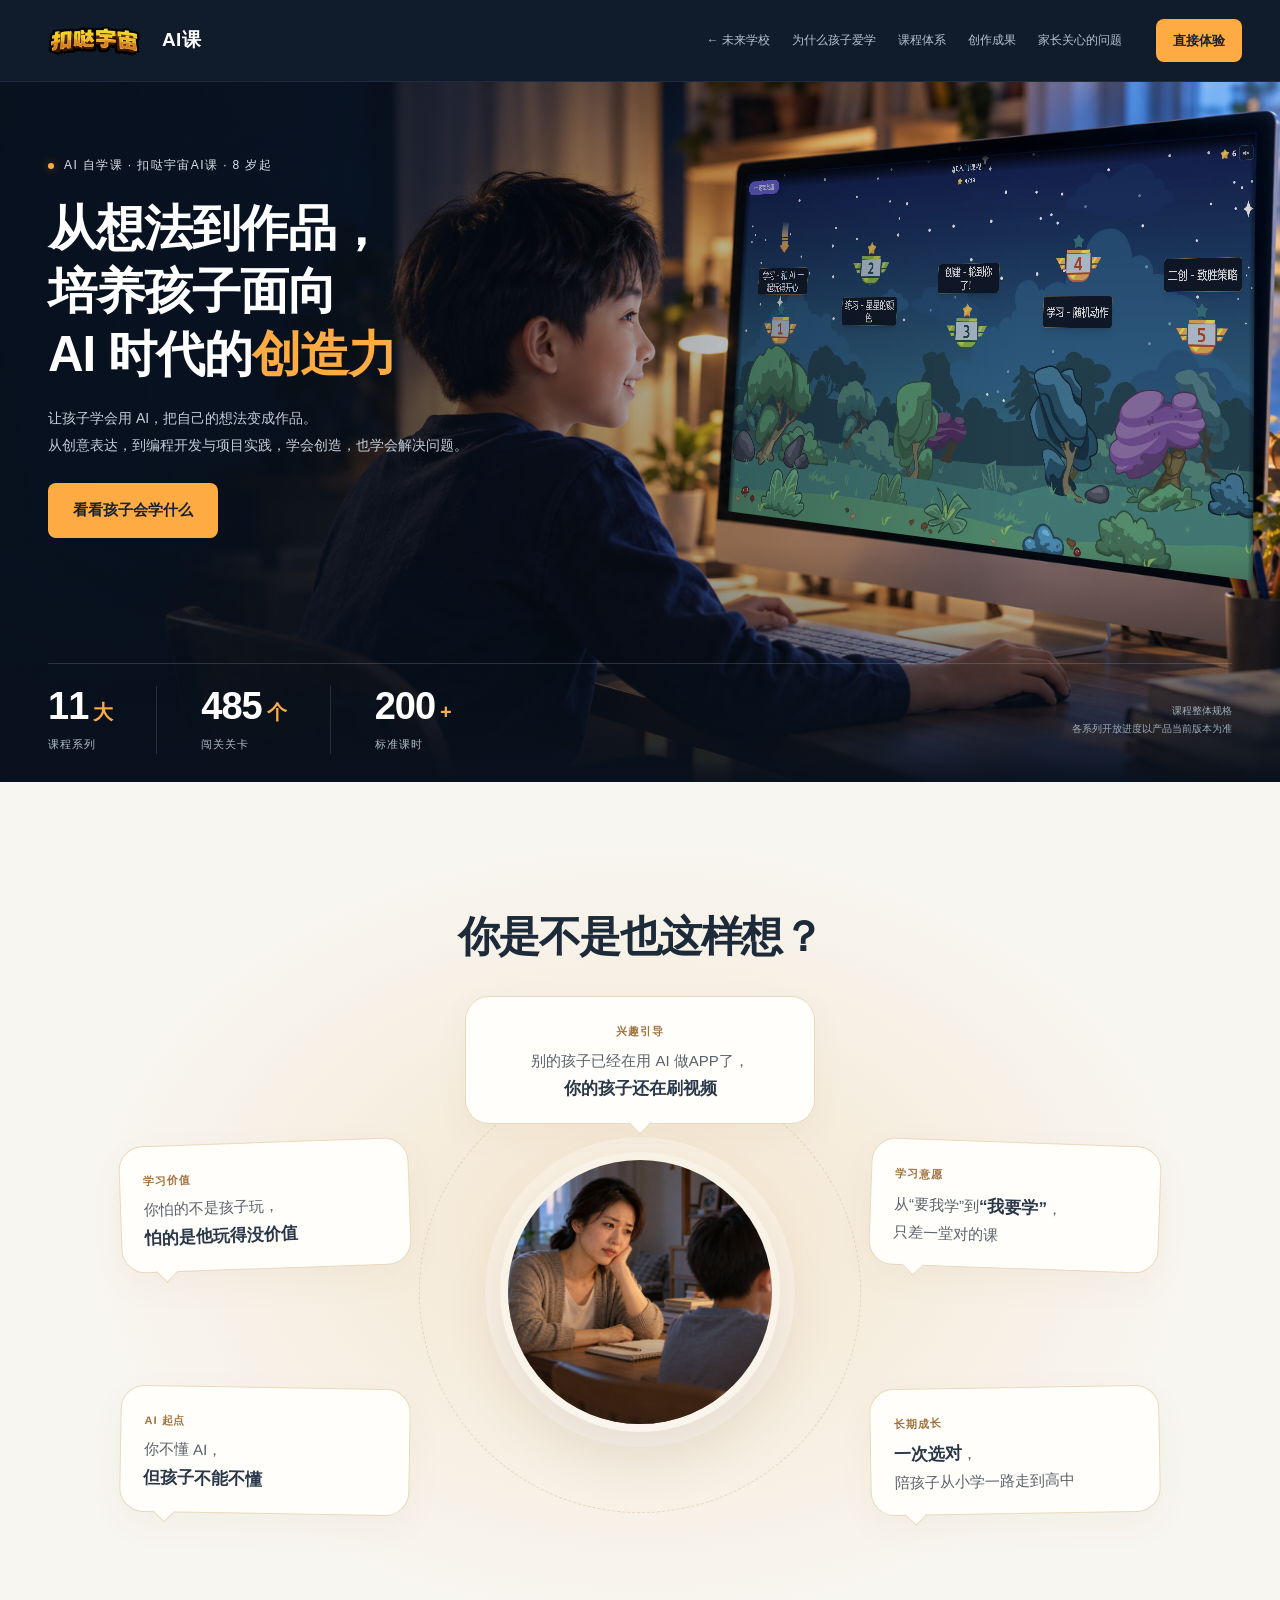
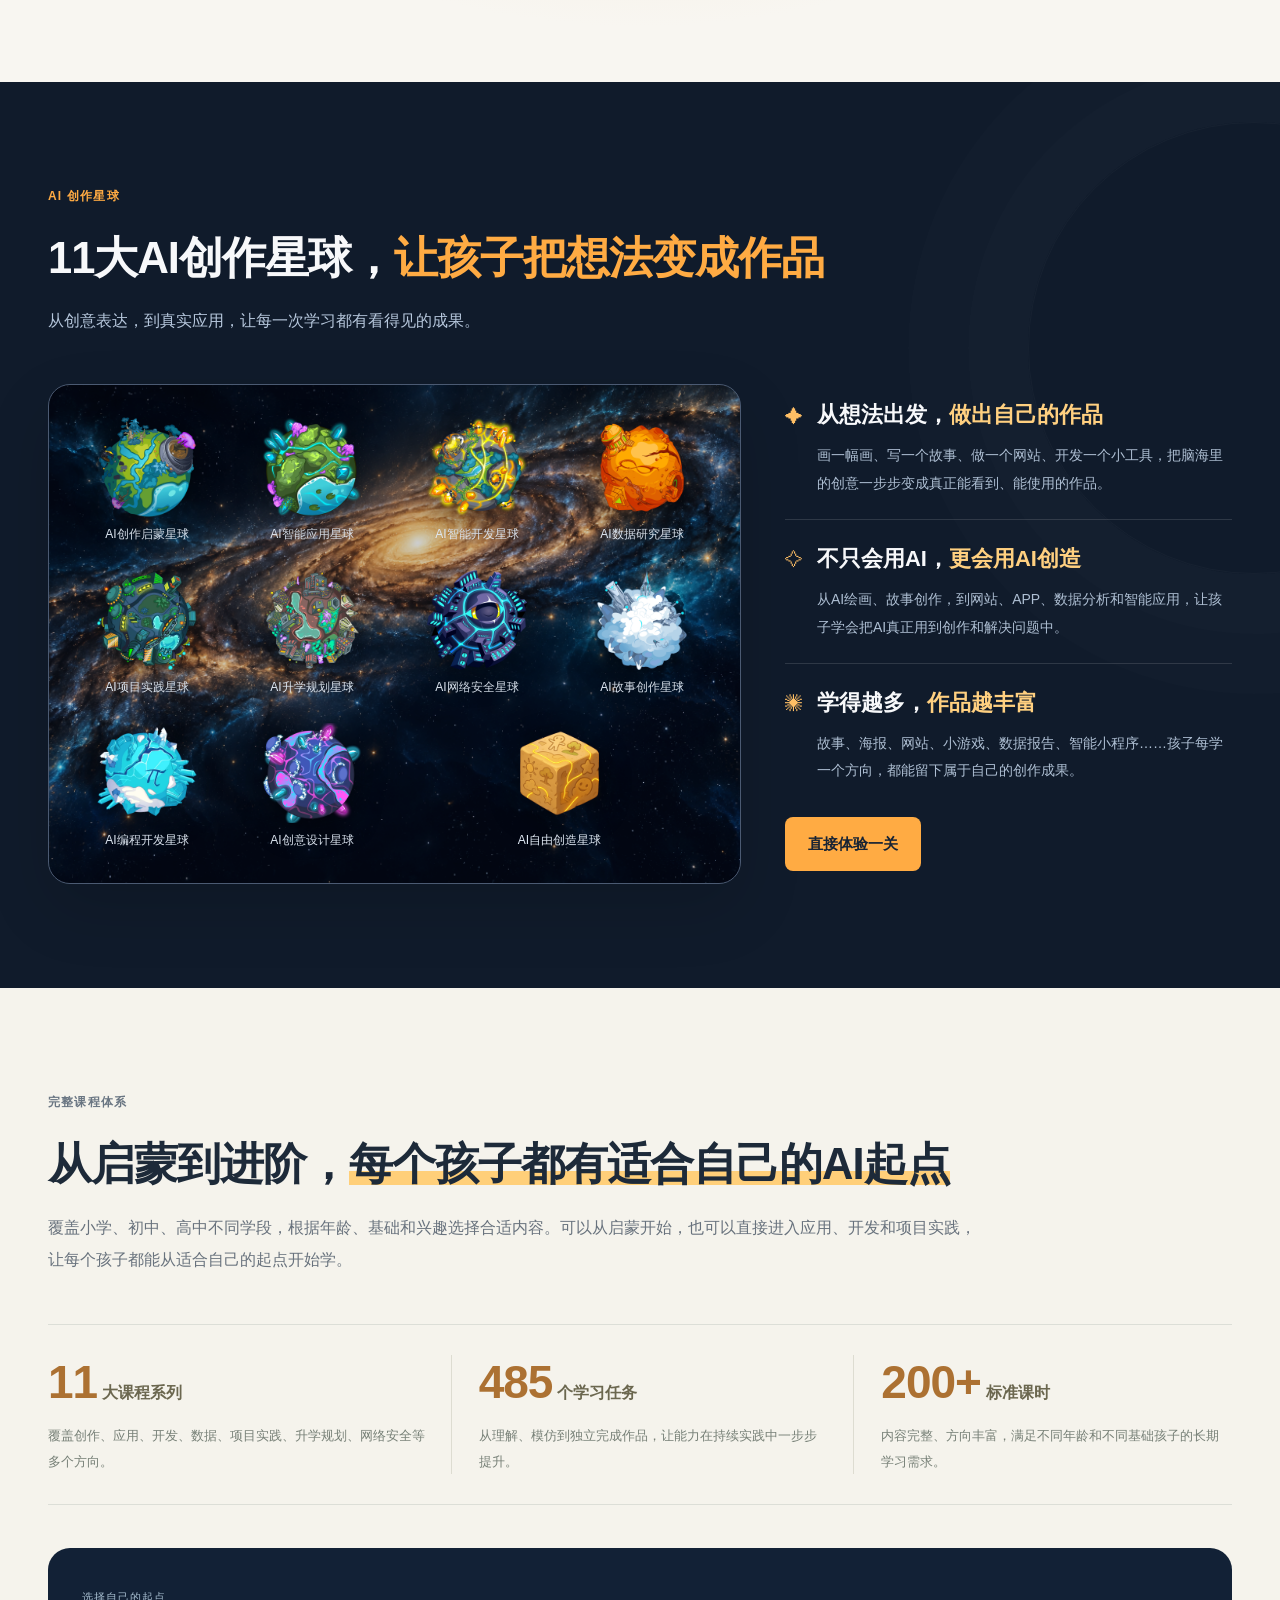
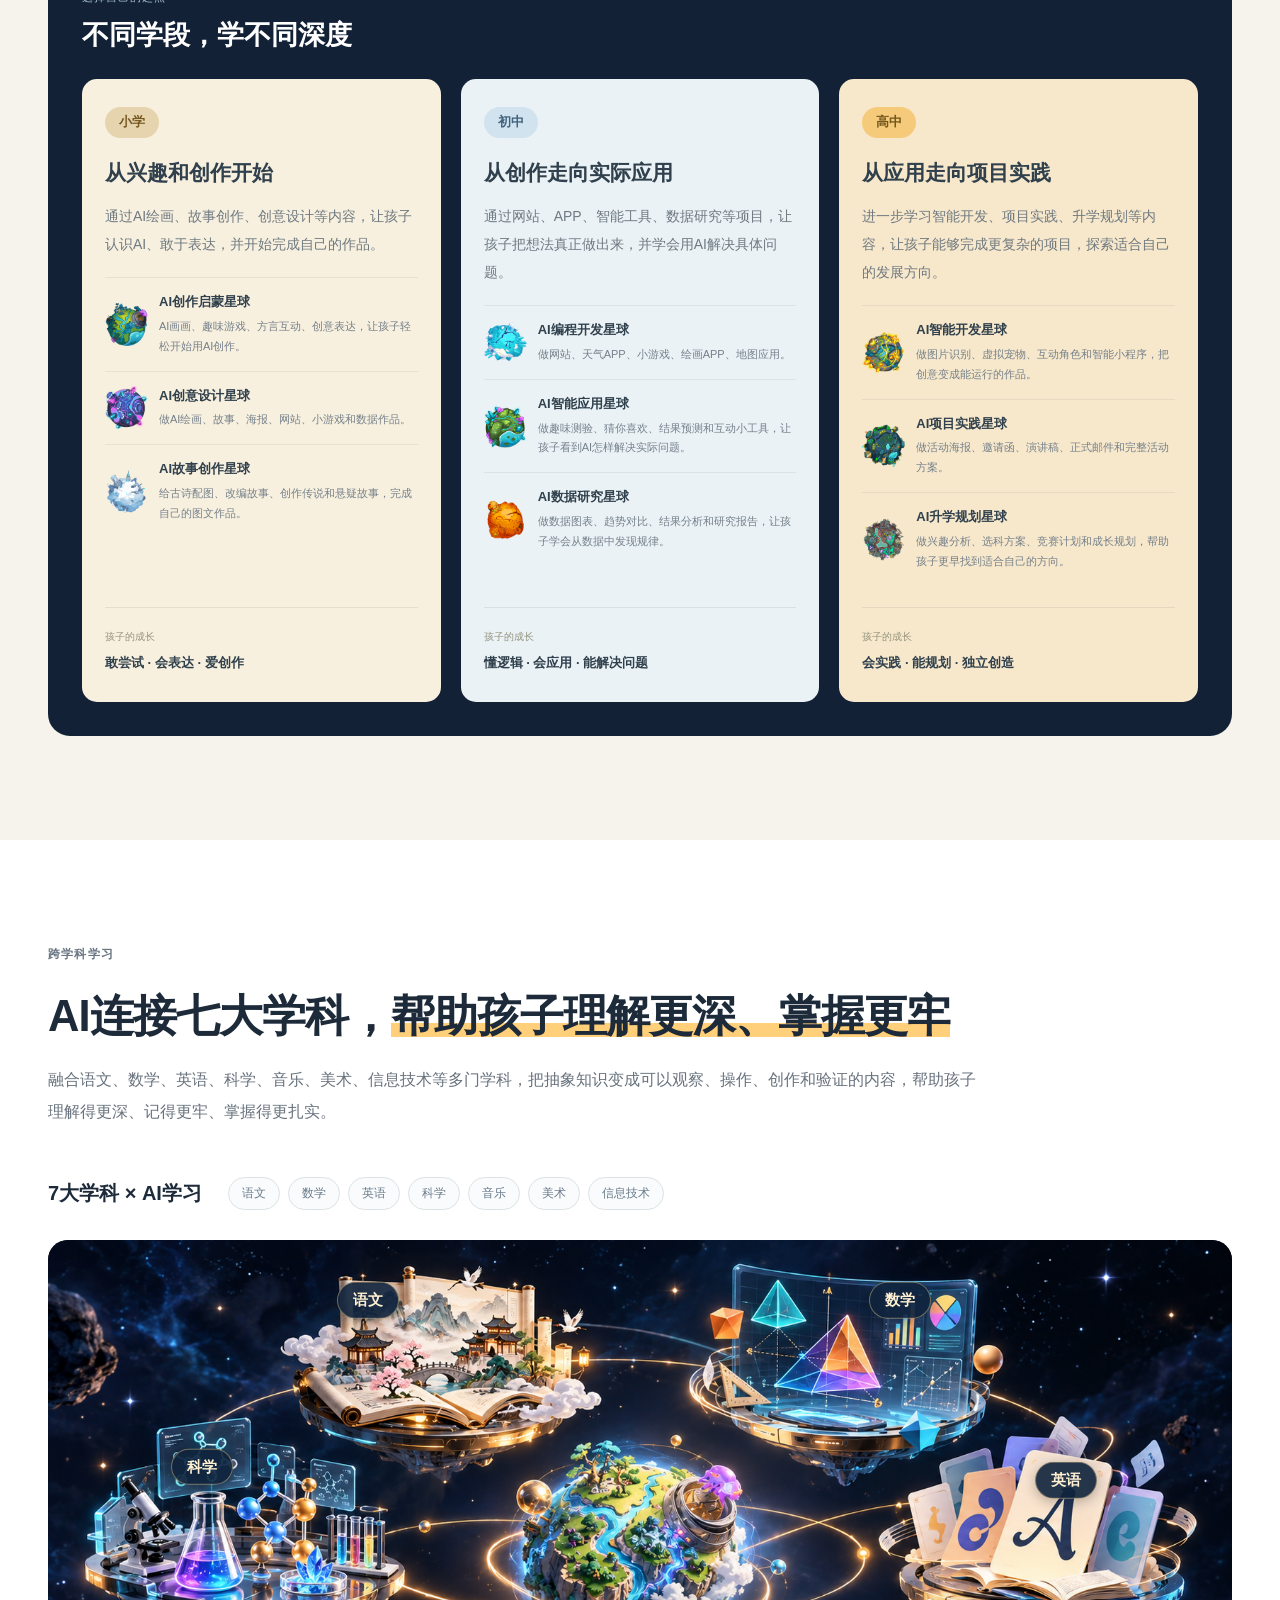
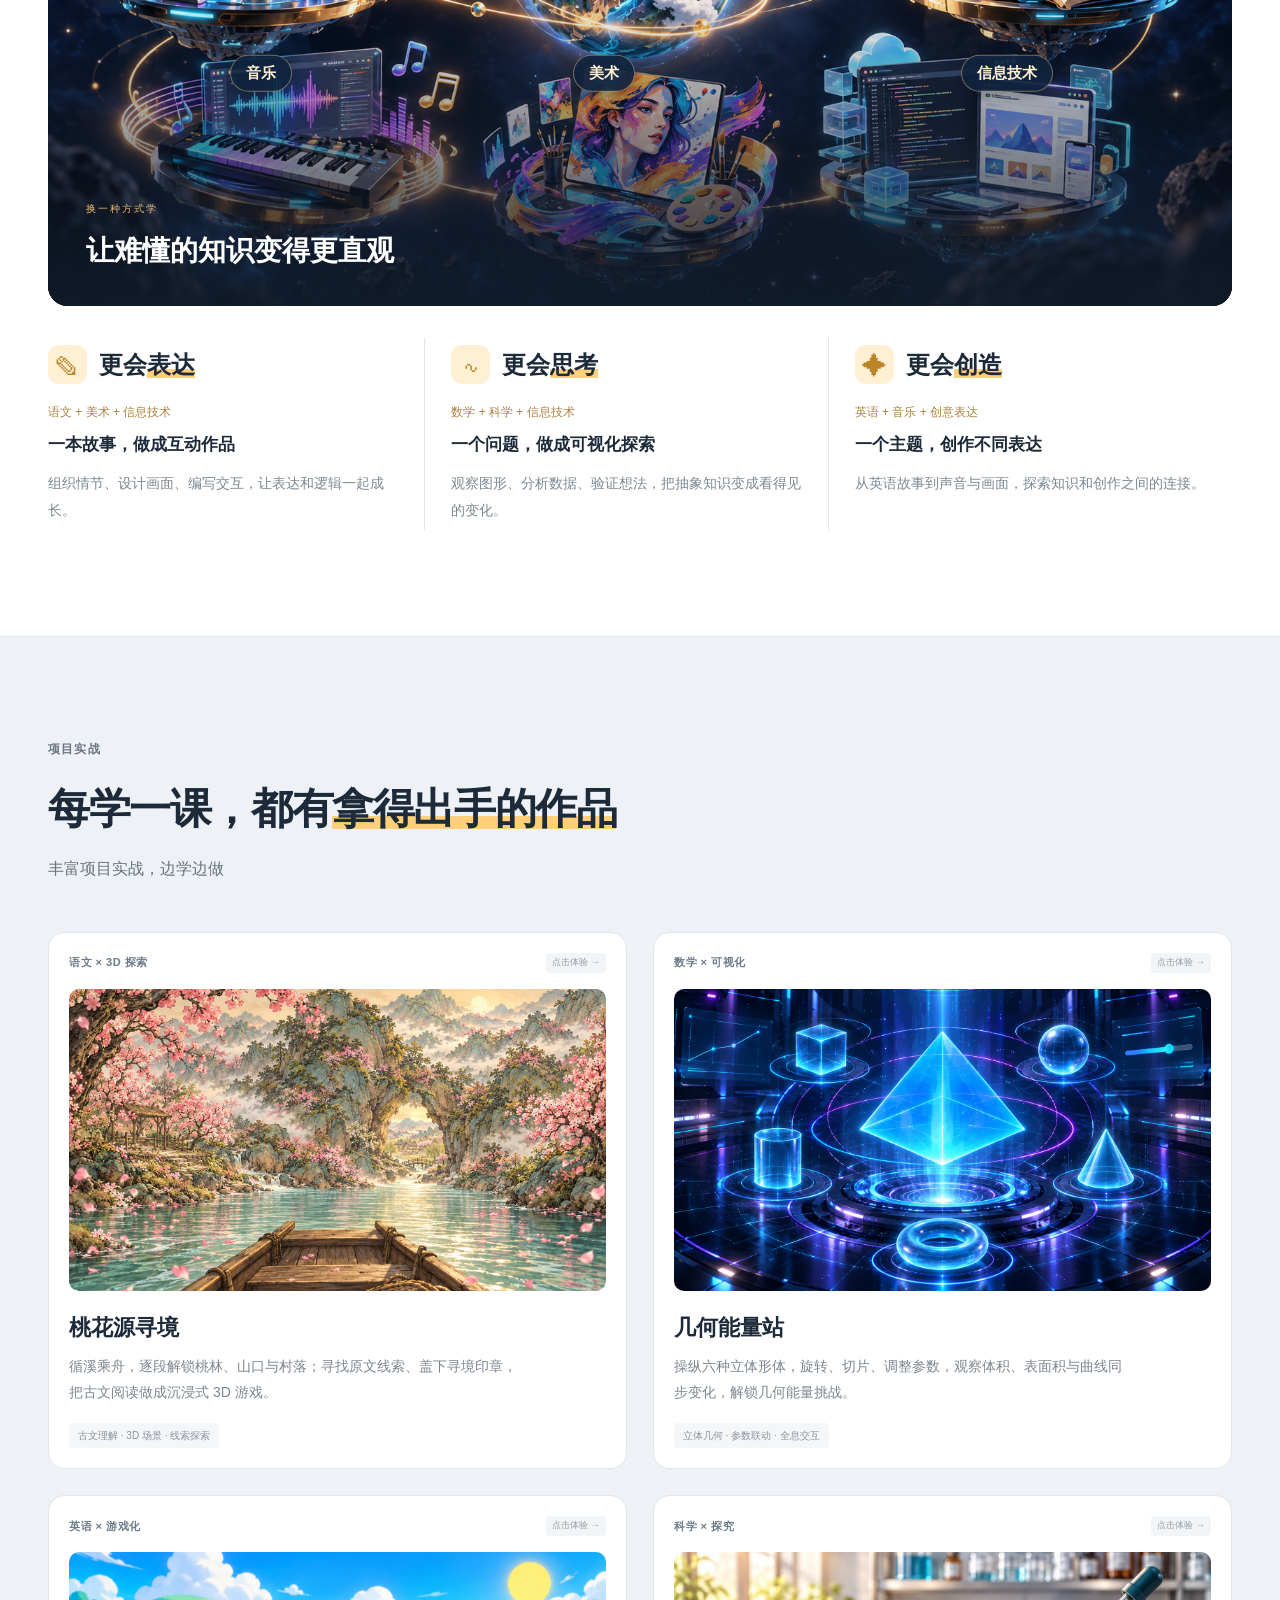
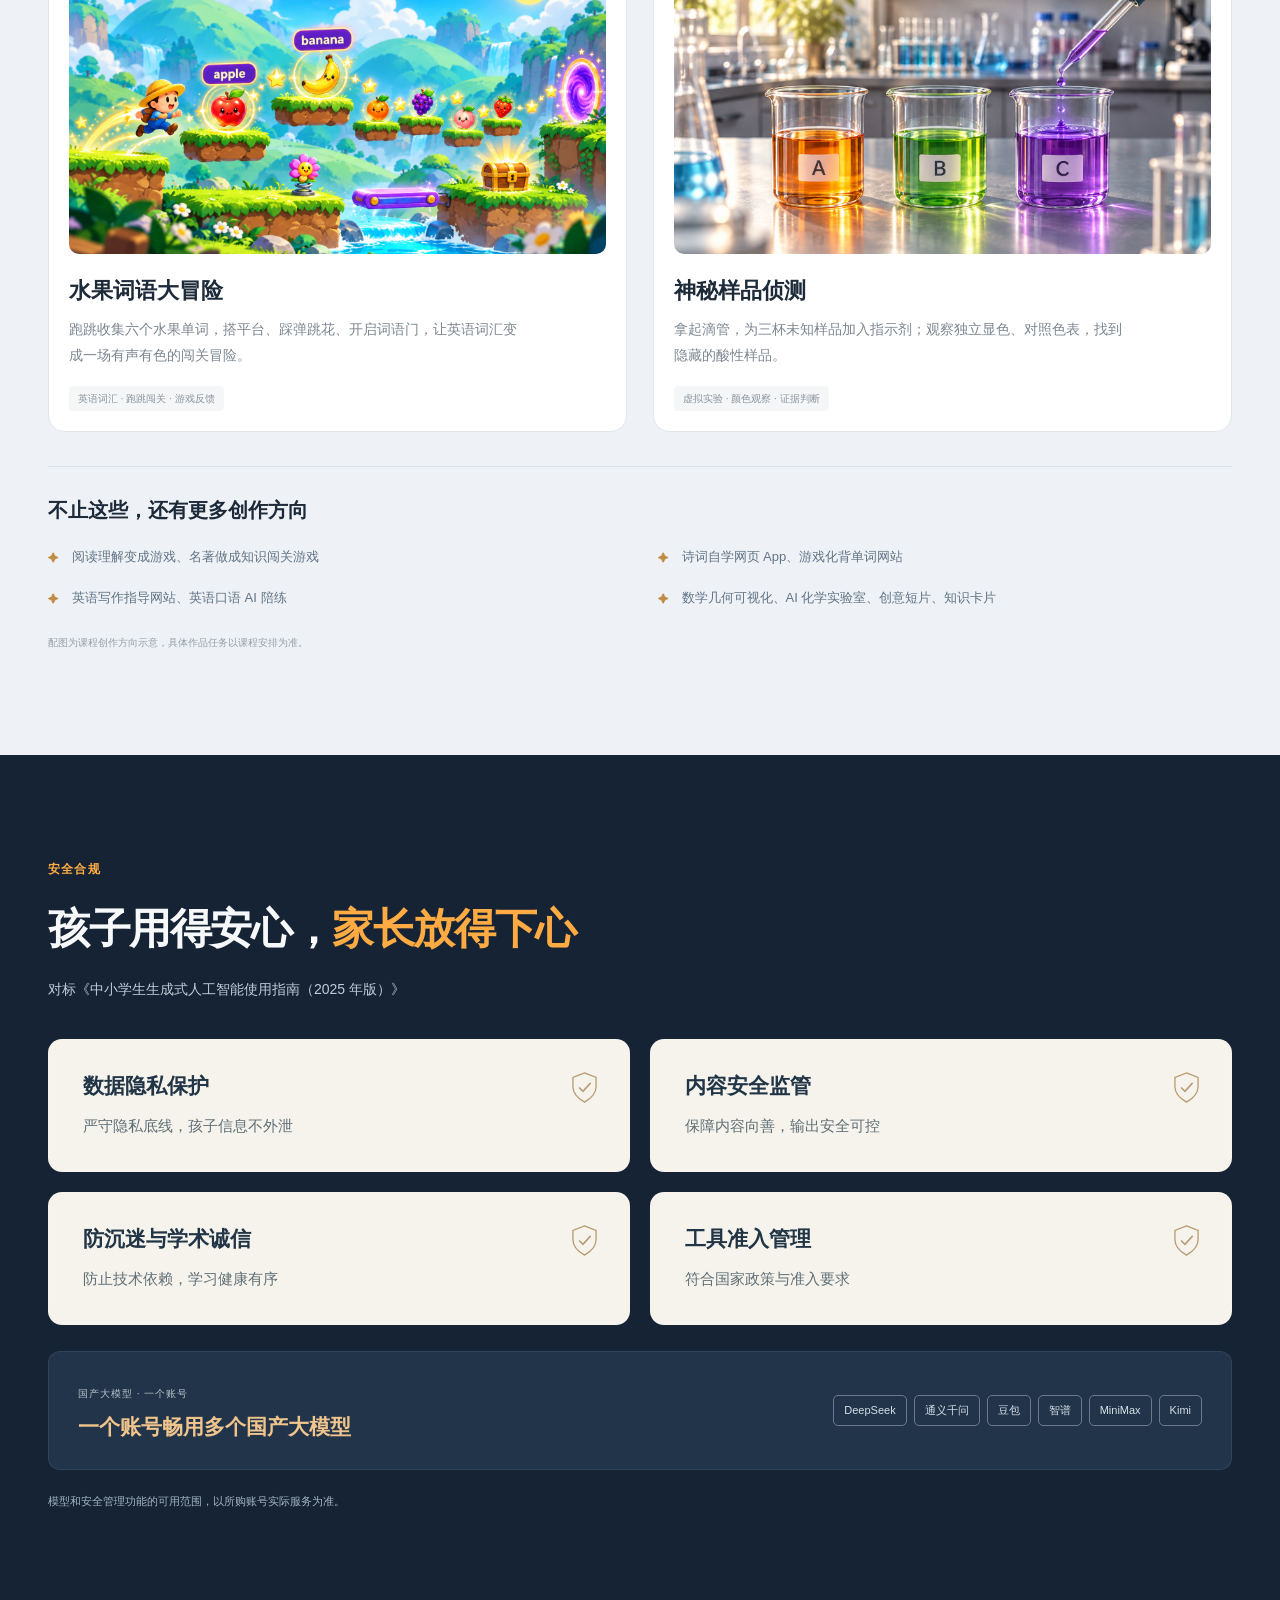
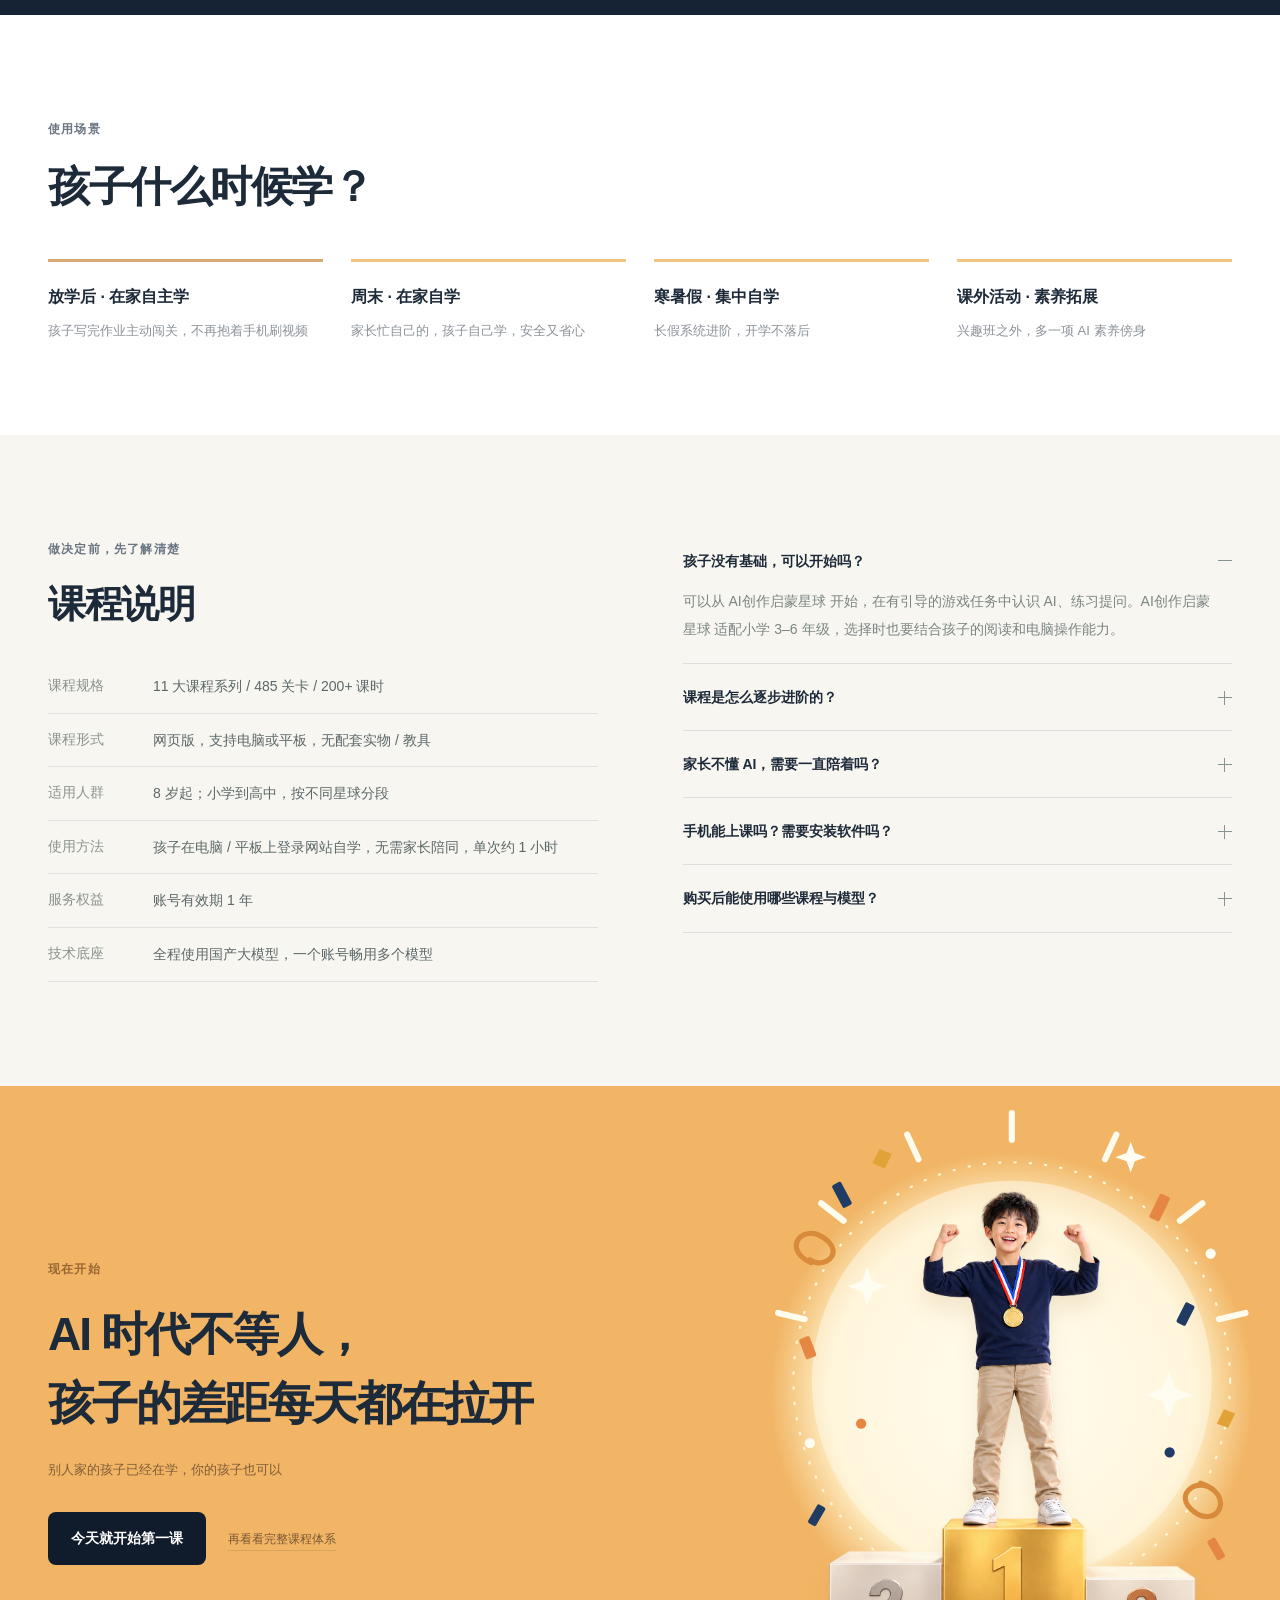
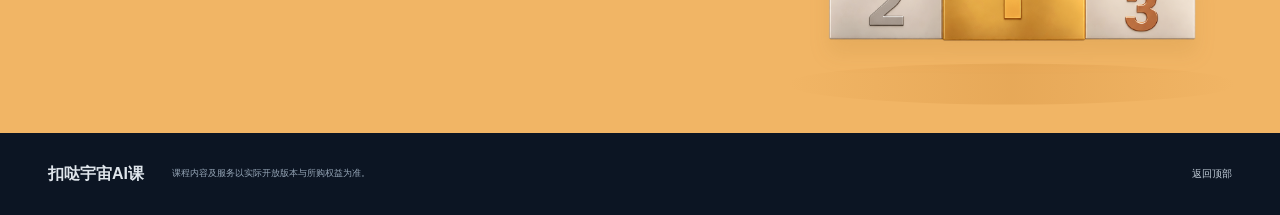
==== ai-self-study/index.html @ e664d6bc "Add files via upload" ====
<!doctype html>
<html lang="zh-CN">
<head>
  <meta charset="UTF-8">
  <meta name="viewport" content="width=device-width, initial-scale=1, viewport-fit=cover">
  <meta name="theme-color" content="#101b2b">
  <meta name="description" content="扣哒宇宙AI课，8 岁起。用星球闯关激发兴趣，在跨学科项目中把想法变成作品。">
  <title>扣哒宇宙AI课 · 让兴趣，成为创造力</title>
  <link rel="icon" href="assets/CoCo_SquareLogo_200px.png" type="image/png">
  <link rel="stylesheet" href="styles.css">
  <link rel="stylesheet" href="refinements.css">
  <link rel="stylesheet" href="product.css">
  <script src="script.js" defer></script>
<style id="five-section-update">
/* Scoped layout changes for the five requested content sections. */
.updated-hero .hero-copy{max-width:780px}.updated-hero #hero-title{font-size:clamp(36px,3.7vw,52px);line-height:1.3;letter-spacing:-1.5px;white-space:normal;max-width:760px;text-wrap:balance}.updated-hero #hero-title em{display:inline-block;white-space:nowrap;font-size:1em;margin:0;color:var(--orange)}
.concerns-orbit-section{background:radial-gradient(ellipse at center,#f4e5cd 0%,#f8f6f1 62%)}.concerns-heading{text-align:center;margin-bottom:20px}.concerns-heading .eyebrow{justify-content:center}.concerns-heading .section-intro{margin-top:14px}.parent-orbit{position:relative;min-height:660px;max-width:1110px;margin:auto}.parent-orbit:before{content:"";position:absolute;width:550px;height:550px;border:1px dashed #d6bc9980;border-radius:50%;left:50%;top:53%;transform:translate(-50%,-50%);pointer-events:none}.parent-circle{position:absolute;left:50%;top:53%;transform:translate(-50%,-50%);width:350px;aspect-ratio:1;border-radius:50%;border:10px solid #fff6;overflow:hidden;box-shadow:0 22px 55px #69411e20,0 0 0 15px #fff5}.parent-circle img{width:100%;height:100%;object-fit:cover;object-position:34% center}.parent-circle:after{content:"";position:absolute;inset:0;background:linear-gradient(transparent 50%,#342217b3)}.parent-circle figcaption{position:absolute;bottom:24px;left:0;right:0;text-align:center;color:#fff;z-index:1;font-size:13px;line-height:1.5}.parent-circle strong{font-size:23px}.worry-bubble{position:absolute;width:305px;padding:24px 27px;background:#fffefa;border:1px solid #ead9bc;border-radius:24px;box-shadow:0 12px 36px #75512f0c;z-index:2}.worry-bubble:after{content:"";position:absolute;width:15px;height:15px;background:inherit;border-right:1px solid #ead9bc;border-bottom:1px solid #ead9bc;transform:rotate(45deg);bottom:-8px;left:36px}.worry-bubble>span{display:inline-block;font-size:11px;font-weight:700;color:#a2733e;letter-spacing:1px;margin-bottom:9px}.worry-bubble p{font-size:15px;line-height:1.85;color:#59616a}.worry-bubble strong{font-size:17px;color:#293748;font-weight:750}.worry-value{left:0;top:147px;transform:rotate(-2deg)}.worry-interest{right:0;top:147px;transform:rotate(2deg)}.worry-ai{left:25px;top:390px;transform:rotate(1deg)}.worry-drive{left:50%;top:20px;transform:translateX(-50%);width:330px;text-align:center}.worry-drive:after{left:calc(50% - 8px)}.worry-growth{right:25px;top:390px;transform:rotate(-1deg)}
.creation-section .section-heading,.paths-section .section-heading,.subjects-section .section-heading{max-width:1000px}.creation-section h2,.paths-section h2,.subjects-section h2{font-size:clamp(30px,3.4vw,46px);line-height:1.45;letter-spacing:-1px;text-wrap:balance}.creation-section h2 em,.paths-section h2 em,.subjects-section h2 em{display:inline}.creation-section .section-intro{color:#b6c7dc}.creation-section .section-intro strong{font-weight:500}.creation-layout{display:grid;grid-template-columns:minmax(0,1.55fr) minmax(0,1fr);gap:44px;align-items:center}.creation-map{border:1px solid #4b5a72;border-radius:22px;background:#0c1728 url(assets/galaxy-background.png) center/cover;overflow:hidden;box-shadow:0 25px 65px #0002}.creation-planets{display:grid;grid-template-columns:repeat(4,minmax(0,1fr));gap:25px 9px;list-style:none;margin:0;padding:32px 20px 25px;background:#0c172833}.creation-planets li{text-align:center;min-width:0}.creation-planets img{width:100%;height:100px;object-fit:contain;filter:drop-shadow(0 8px 15px #0007);margin:auto}.creation-planets span{display:block;font-size:12px;line-height:1.65;margin-top:8px;color:#e4edf8;overflow-wrap:anywhere}.creation-planets li:last-child{grid-column:3/5}.creation-map-caption{padding:23px 27px;background:#101c2ee8;border-top:1px solid #ffffff19}.creation-map-caption>span{font-size:20px;color:#ffd080;font-weight:750}.creation-map-caption p{color:#afc0d5;font-size:13px;line-height:1.95;margin-top:10px}.creation-values article{position:relative;padding:21px 0 22px 32px;border-top:1px solid #ffffff20}.creation-values article:first-child{padding-top:0;border:0}.creation-values h3{font-size:22px;line-height:1.6;text-wrap:balance}.creation-values h3 em{color:#ffd080}.creation-values p{font-size:14px;line-height:1.95;color:#aebfd3;margin-top:10px}.creation-mark{position:absolute;left:0;top:25px;color:#ffbf65;font-size:18px}.creation-values article:first-child .creation-mark{top:5px}.creation-values .button{margin-top:10px}
.paths-section .section-intro,.subjects-section .section-intro{max-width:930px;font-size:16px;line-height:2}.path-metrics{display:grid;grid-template-columns:repeat(3,minmax(0,1fr));gap:24px;border-block:1px solid #dcded7;padding:30px 0;margin-bottom:43px}.path-metrics article{border-left:1px solid #dddcd1;padding-left:27px}.path-metrics article:first-child{border:0;padding-left:0}.path-metrics h3{display:flex;align-items:baseline;flex-wrap:wrap;gap:5px;font-size:16px;color:#6b674f}.path-metrics strong{font-size:46px;color:#ac7132;line-height:1.2;letter-spacing:-1px}.path-metrics p{font-size:13px;line-height:1.95;color:#778077;margin-top:13px}.age-paths{background:#122136;padding:34px;border-radius:22px;color:white}.age-paths-heading>span{font-size:11px;color:#a8bfd1;letter-spacing:1px}.age-paths-heading h3{font-size:27px;margin:8px 0 26px}.age-cards{display:grid;grid-template-columns:repeat(3,minmax(0,1fr));gap:20px}.age-card{background:#f8f0df;color:#30404c;padding:28px 23px;border-radius:15px;display:flex;flex-direction:column;min-width:0}.age-middle{background:#eaf2f6}.age-high{background:#f7e8cc}.age-label{align-self:flex-start;font-size:13px;font-weight:750;padding:4px 14px;border-radius:20px;background:#e6d4af;color:#77581f}.age-middle .age-label{background:#d1e3ef;color:#42627e}.age-high .age-label{background:#f5cb7b;color:#74571d}.age-card h3{font-size:21px;line-height:1.6;margin:18px 0 13px}.age-card>p{font-size:14px;line-height:2;color:#6e7980}.age-result{border-top:1px solid #172d4117;margin-top:auto;padding-top:20px}.age-card>p{margin-bottom:24px}.age-result>span{display:block;font-size:10px;color:#93927c}.age-result strong{display:block;font-size:13px;line-height:1.8;margin-top:5px}.flexible-start{display:flex;align-items:start;gap:23px;background:#f0e7d7;border:1px solid #e7dac6;border-radius:15px;padding:30px 34px;margin-top:30px}.start-symbol{font-size:30px;line-height:1.3;color:#af7d3b}.flexible-start h3{font-size:22px;line-height:1.6}.flexible-start h3 em{color:#94632c}.flexible-start p{font-size:14px;line-height:1.95;color:#7a766a;margin-top:12px}.flexible-start>div>strong{display:block;font-size:14px;font-weight:600;margin-top:13px;color:#4d5a56;line-height:1.9}
.subjects-section .subject-banner{display:flex;gap:26px;align-items:center;flex-wrap:wrap;margin:0 0 29px}.subject-banner>strong{font-size:20px;white-space:nowrap}.subjects-section .subject-tags{margin:0;flex-wrap:wrap;gap:8px}.subjects-section .subject-tags span{font-size:12px;padding:5px 13px}.subjects-section .cross-gallery figcaption strong{white-space:normal;font-size:clamp(21px,2.2vw,30px);line-height:1.5}.subject-lessons{display:grid;grid-template-columns:repeat(2,minmax(0,1fr));gap:24px;margin-top:34px}.subject-lesson{border:1px solid #e3e7e8;border-radius:18px;padding:30px;background:#fff;display:flex;flex-direction:column;min-width:0;--subject-accent:#a67432;--subject-wash:#fff2dc}.subject-math{--subject-accent:#427391;--subject-wash:#eaf4fa}.subject-english{--subject-accent:#6b679e;--subject-wash:#eeecf9}.subject-science{--subject-accent:#4b806c;--subject-wash:#eaf5ef}.subject-label{align-self:flex-start;border-radius:8px;padding:4px 12px;background:var(--subject-wash);color:var(--subject-accent);font-size:12px;font-weight:750}.subject-lesson h3{font-size:23px;line-height:1.65;margin-top:15px}.subject-lesson h3 em{color:var(--subject-accent)}.subject-mix{font-size:12px;color:var(--subject-accent);margin:12px 0}.subject-lesson>p:not(.subject-mix){font-size:14px;line-height:2;color:#74818a;margin-bottom:22px}.subject-benefit{font-size:13px;line-height:1.95;padding:14px 16px;border-radius:10px;background:var(--subject-wash);color:#526473;margin-top:auto}.understanding-summary{background:#eff3f5;border-radius:18px;padding:34px 40px;text-align:center;margin-top:34px}.understanding-summary h3{font-size:25px;line-height:1.6}.understanding-summary h3 em{color:#876535}.understanding-summary p{font-size:14px;line-height:1.95;max-width:860px;margin:14px auto 0;color:#73818a}.understanding-summary>strong{display:block;font-size:17px;line-height:1.8;color:#31495c;margin-top:23px}
@media(max-width:1050px){.parent-orbit{min-height:620px}.parent-circle{width:280px}.parent-orbit:before{width:470px;height:470px}.worry-bubble{width:260px;padding:21px}.worry-bubble p{font-size:13px}.worry-bubble strong{font-size:15px}.worry-drive{width:290px;top:10px}.worry-value,.worry-interest{top:155px}.worry-ai,.worry-growth{top:375px;left:0}.worry-growth{left:auto;right:0}.creation-layout{grid-template-columns:1.4fr 1fr;gap:25px}.creation-planets{grid-template-columns:repeat(3,minmax(0,1fr));padding:25px 14px;gap:20px 8px}.creation-planets li:last-child{grid-column:auto}.creation-planets img{height:85px}.creation-values h3{font-size:20px}.creation-values p{font-size:13px}.age-paths{padding:26px}.age-cards{gap:14px}.age-card{padding:24px 19px}.age-card h3{font-size:19px}.age-card>p{font-size:13px}.age-result strong{font-size:12px}}
@media(max-width:900px){.updated-hero #hero-title{font-size:clamp(32px,5vw,44px);max-width:650px}.parent-orbit{display:flex;flex-direction:column;align-items:center;min-height:0;gap:30px;padding-top:10px}.parent-orbit:before{width:330px;height:330px;top:150px}.parent-circle{position:relative;left:auto;top:auto;transform:none;width:280px;flex-shrink:0}.worry-bubbles{display:grid;grid-template-columns:repeat(2,minmax(0,1fr));gap:17px;width:100%}.worry-bubble{position:relative;inset:auto;width:auto;transform:none!important;padding:22px;text-align:left;order:0}.worry-bubble p{font-size:14px}.worry-bubble strong{font-size:16px}.worry-bubble:after{bottom:auto;top:-8px;left:28px;transform:rotate(225deg)}.worry-bubble:last-child{grid-column:1/-1;text-align:center}.creation-layout{grid-template-columns:1fr}.creation-planets{grid-template-columns:repeat(4,minmax(0,1fr));gap:24px 12px;padding:30px}.creation-planets img{height:105px}.creation-planets span{font-size:13px}.creation-values{display:grid;grid-template-columns:1fr;gap:0}.creation-values article:first-child{padding-top:22px;border-top:1px solid #ffffff20}.creation-values article:first-child .creation-mark{top:25px}.age-cards{grid-template-columns:1fr}.age-card{padding:28px;display:grid;grid-template-columns:100px 1fr;gap:0 22px}.age-label{grid-column:1;grid-row:1/3;align-self:start;justify-self:start}.age-card h3{grid-column:2;margin:0 0 12px;font-size:22px}.age-card>p{grid-column:2;font-size:14px}.age-result{grid-column:2}.path-metrics{gap:20px}.path-metrics article{padding-left:18px}.path-metrics strong{font-size:38px}.path-metrics h3{font-size:14px}.subject-lessons{gap:18px}.subject-lesson{padding:23px}.subject-lesson h3{font-size:20px}}
@media(max-width:600px){.updated-hero #hero-title{font-size:clamp(29px,7.7vw,43px);line-height:1.4;letter-spacing:-.8px;white-space:normal;max-width:100%}.updated-hero #hero-title br{display:block}.updated-hero #hero-title em{margin:0;font-size:1em}.concerns-heading h2{font-size:29px}.concerns-heading .section-intro{font-size:13px}.parent-circle{width:240px;border-width:7px}.parent-orbit:before{width:280px;height:280px;top:130px}.parent-circle figcaption{bottom:20px}.parent-circle strong{font-size:21px}.worry-bubbles{grid-template-columns:1fr;gap:17px}.worry-bubble{padding:22px 24px;border-radius:19px}.worry-bubble:last-child{grid-column:auto;text-align:left}.worry-bubble p{font-size:15px}.worry-bubble strong{font-size:17px}.creation-section h2,.paths-section h2,.subjects-section h2{font-size:clamp(25px,6.9vw,32px);line-height:1.55;letter-spacing:-.5px;text-wrap:pretty}.creation-section .section-intro,.paths-section .section-intro,.subjects-section .section-intro{font-size:14px;line-height:1.95}.creation-layout{gap:25px}.creation-planets{grid-template-columns:repeat(3,minmax(0,1fr));padding:23px 12px;gap:21px 8px}.creation-planets img{height:75px}.creation-planets span{font-size:11px;line-height:1.7;min-height:36px;margin-top:7px}.creation-map-caption{padding:22px}.creation-map-caption>span{font-size:20px}.creation-map-caption p{font-size:13px}.creation-values h3{font-size:21px}.creation-values p{font-size:14px}.creation-values .button{width:100%}.path-metrics{grid-template-columns:1fr;padding:0;border:0;gap:13px;margin-bottom:28px}.path-metrics article,.path-metrics article:first-child{padding:22px;border:1px solid #e4dece;border-radius:13px;background:#fffefa}.path-metrics strong{font-size:38px}.path-metrics h3{font-size:16px;gap:8px}.path-metrics p{font-size:13px;margin-top:10px}.age-paths{padding:24px 16px;border-radius:17px}.age-paths-heading h3{font-size:23px;margin-bottom:23px}.age-card{display:flex;gap:0;padding:25px 22px}.age-card h3{margin:15px 0 12px;font-size:21px}.age-card>p{font-size:14px;margin-bottom:22px}.age-result{width:100%;margin-top:auto}.age-result strong{font-size:13px}.flexible-start{padding:25px 23px;gap:12px}.start-symbol{font-size:23px}.flexible-start h3{font-size:20px}.flexible-start p,.flexible-start>div>strong{font-size:13px}.subjects-section .subject-banner{display:block;margin-bottom:24px}.subject-banner>strong{font-size:20px;display:block;margin-bottom:15px}.subjects-section .subject-tags{flex-wrap:wrap;gap:8px}.subjects-section .subject-tags span{font-size:12px;padding:5px 12px}.subjects-section .cross-gallery figcaption strong{font-size:21px;white-space:normal}.subjects-section .cross-gallery figcaption>span{font-size:10px}.subject-lessons{grid-template-columns:1fr;gap:19px;margin-top:26px}.subject-lesson{padding:25px 23px}.subject-lesson h3{font-size:21px}.subject-lesson>p:not(.subject-mix){font-size:14px}.subject-benefit{font-size:13px}.understanding-summary{padding:28px 23px;margin-top:27px;text-align:left}.understanding-summary h3{font-size:22px}.understanding-summary p{font-size:13px}.understanding-summary>strong{font-size:16px}}

</style>
<style id="hero-face-clearance">
.updated-hero .hero-copy{max-width:420px}
.updated-hero #hero-title{font-size:clamp(34px,3.05vw,44px);max-width:420px;line-height:1.38;letter-spacing:-1px;text-wrap:initial}
.updated-hero #hero-title .hero-title-line{display:block;white-space:nowrap}
@media(min-width:1600px){.updated-hero .hero-copy{max-width:380px}.updated-hero #hero-title{font-size:40px;max-width:380px}}
@media(min-width:601px) and (max-width:900px){.updated-hero .hero-copy{max-width:350px}.updated-hero #hero-title{font-size:34px;max-width:350px}}
@media(max-width:600px){.updated-hero .hero-copy{max-width:none}.updated-hero #hero-title{font-size:clamp(26px,7.6vw,38px);max-width:100%;line-height:1.4;letter-spacing:-.8px}}
</style>
<style id="parent-refinement">
.updated-hero .hero-copy{max-width:500px}.updated-hero #hero-title{font-size:clamp(40px,3.85vw,56px);max-width:500px;line-height:1.28;letter-spacing:-1px}.updated-hero .hero-actions{margin-top:25px;gap:0}.updated-hero .hero-actions .button{padding:16px 25px}.button{gap:0}.updated-hero .hero-description{margin-top:20px}
.concerns-orbit-section{padding:48px 0 40px}.concerns-heading{margin-bottom:12px}.concerns-heading .eyebrow{margin-bottom:12px}.parent-orbit{min-height:510px;max-width:1040px}.parent-circle{width:280px;top:55%;border-width:8px}.parent-orbit:before{width:440px;height:440px;top:55%}.worry-bubble{padding:19px 23px;width:290px}.worry-value{top:130px}.worry-interest{left:50%;right:auto;top:0;width:350px;transform:translateX(-50%);text-align:center}.worry-interest:after{left:calc(50% - 8px)}.worry-drive{left:auto;right:0;top:130px;width:290px;transform:rotate(2deg);text-align:left}.worry-drive:after{left:36px}.worry-ai,.worry-growth{top:350px;left:0}.worry-growth{left:auto;right:0}.worry-bubble>span{margin-bottom:6px}.worry-bubble p{line-height:1.75}.worry-bubble strong{font-size:17px}.creation-layout{align-items:center}.creation-planets{padding-bottom:32px}.age-planets{list-style:none;padding:0;margin:0 0 22px;grid-column:2}.age-planets li{display:flex;align-items:center;gap:11px;border-top:1px solid #24384b14;padding:14px 0}.age-planets li>img{width:43px;height:43px;object-fit:contain;flex-shrink:0}.age-planets li>div{min-width:0}.age-planets strong{display:block;font-size:13px;line-height:1.6}.age-planets li span{display:block;font-size:11px;line-height:1.8;margin-top:4px;color:#75808a}.age-card>p{margin-bottom:19px}.subject-art{position:relative}.discipline-labels{position:absolute;inset:0;pointer-events:none;z-index:2}.discipline-tag{position:absolute;left:var(--label-x);top:var(--label-y);transform:translate(-50%,-50%);padding:5px 15px;border:1px solid #f0cd8b70;border-radius:30px;background:#10243de8;color:#fff0d2;font-size:clamp(12px,1.2vw,17px);font-weight:700;line-height:1.6;white-space:nowrap;box-shadow:0 3px 13px #0004}.subjects-section .cross-outcomes{margin-top:32px}.subjects-section .cross-outcomes .outcome-heading h3{font-size:24px}.subjects-section .cross-outcomes article>p:last-child{font-size:14px}.subjects-section .cross-outcomes .subject-combination{font-size:12px}.subjects-section .cross-outcomes article>strong{font-size:17px}
@media(min-width:1600px){.updated-hero .hero-copy{max-width:500px}.updated-hero #hero-title{font-size:56px;max-width:500px}}
@media(min-width:901px) and (max-width:1100px){.worry-bubble{width:255px}.worry-interest{width:340px}.worry-drive{width:255px}.worry-bubble p{font-size:13px}.worry-bubble strong{font-size:15px}.parent-circle{width:260px}.updated-hero #hero-title{font-size:42px}.updated-hero .hero-copy{max-width:440px}}
@media(max-width:900px){.updated-hero .hero-copy{max-width:430px}.updated-hero #hero-title{font-size:38px;max-width:430px}.concerns-orbit-section{padding:42px 0}.parent-orbit{min-height:0;gap:25px}.parent-circle{top:auto;width:220px}.parent-orbit:before{width:270px;height:270px;top:120px}.worry-bubble,.worry-interest,.worry-drive,.worry-ai,.worry-growth{position:relative;inset:auto;width:auto;transform:none!important;text-align:left}.worry-bubble{padding:18px 20px}.worry-bubbles{gap:15px}.worry-bubble p{font-size:14px}.worry-bubble strong{font-size:16px}.worry-interest:after,.worry-drive:after{left:28px}.age-planets{grid-column:2}}
@media(max-width:600px){.updated-hero .hero-copy{max-width:none}.updated-hero #hero-title{font-size:clamp(28px,8.5vw,38px);max-width:100%;line-height:1.3}.updated-hero .hero-description{margin-top:17px}.updated-hero .hero-actions{margin-top:21px}.updated-hero .hero-actions .button{padding:13px 20px}.concerns-orbit-section{padding:33px 0 30px}.concerns-heading h2{font-size:27px}.concerns-heading .eyebrow{margin-bottom:10px}.parent-orbit{gap:20px;padding-top:8px}.parent-circle{width:170px;border-width:5px;box-shadow:0 12px 30px #69411e20,0 0 0 9px #fff5}.parent-circle figcaption{bottom:14px;font-size:10px}.parent-circle strong{font-size:17px}.parent-orbit:before{width:200px;height:200px;top:93px}.worry-bubbles{gap:12px}.worry-bubble{padding:13px 19px;border-radius:17px}.worry-bubble>span{font-size:10px;margin-bottom:3px}.worry-bubble p{font-size:14px;line-height:1.65}.worry-bubble strong{font-size:15px}.creation-planets{padding-bottom:23px}.age-planets{width:100%;margin-bottom:20px}.age-planets li{gap:10px;padding:12px 0}.age-planets li>img{width:40px;height:40px}.age-planets strong{font-size:13px}.age-planets li span{font-size:11px}.discipline-tag{font-size:11px;padding:2px 8px;border-radius:12px;line-height:1.65}.subjects-section .cross-outcomes article{display:block;padding-bottom:23px}.subjects-section .cross-outcomes .outcome-heading{display:flex;align-items:center;gap:11px;margin:0 0 14px}.subjects-section .cross-outcomes .outcome-heading>span{margin-bottom:0}.subjects-section .cross-outcomes .outcome-heading h3{font-size:22px}.subjects-section .cross-outcomes .subject-combination{font-size:12px}.subjects-section .cross-outcomes article>strong{font-size:16px}.subjects-section .cross-outcomes article>p:last-child{font-size:14px}}

@media(max-width:600px){.concerns-orbit-section{padding:26px 0 24px}.parent-circle{width:150px}.parent-orbit{gap:16px}.parent-orbit:before{width:180px;height:180px;top:83px}.worry-bubble{padding:10px 18px}.discipline-tag{font-size:12px}}
</style>
<style id="finale-winner-update">
.finale-winner{width:390px;max-width:40%;flex-shrink:0;margin:0;align-self:center}
.finale-winner img{display:block;width:100%;height:auto;max-height:420px;object-fit:contain;filter:drop-shadow(0 16px 16px #79542020)}
@media(min-width:601px) and (max-width:900px){.finale-winner{width:300px;max-width:38%}}
@media(max-width:600px){.finale-inner{flex-direction:column;align-items:flex-start;gap:34px}.finale-winner{width:280px;max-width:100%;align-self:center}.finale-winner img{max-height:350px}}
</style>
<style id="concerns-and-celebration-refinement">
/* Allow the complete parent concerns composition to breathe within one screen. */
.concerns-orbit-section{min-height:100svh;padding:clamp(48px,7svh,80px) 0;display:flex;align-items:center}
.concerns-orbit-section>.container{width:min(1200px,calc(100% - 96px))}
.concerns-heading{margin-bottom:32px}
.parent-orbit{min-height:clamp(510px,62svh,620px)}
.parent-circle,.parent-orbit:before{top:53%}
.worry-value,.worry-drive{top:26%}
.worry-ai,.worry-growth{top:70%}
.worry-interest{top:0}
/* The portrait becomes the focal point of a warm celebration composition. */
.finale-winner{position:relative;isolation:isolate;width:440px;max-width:43%;padding:16px 10px 0}
.finale-winner img{position:relative;z-index:2;max-height:480px;filter:drop-shadow(0 14px 10px #95601a1c)}
.winner-celebration{position:absolute;z-index:0;width:124%;height:124%;left:-12%;top:-11%;overflow:visible;pointer-events:none}
@media(min-width:601px) and (max-width:900px){.concerns-orbit-section{padding:48px 0}.concerns-heading{margin-bottom:26px}.parent-orbit{min-height:0;gap:24px}.parent-circle{top:auto}.parent-orbit:before{top:120px}.worry-value,.worry-drive,.worry-ai,.worry-growth,.worry-interest{top:auto}.finale-winner{width:320px;max-width:39%;padding:10px 0 0}}
@media(max-width:600px){.concerns-orbit-section{min-height:100svh;padding:40px 0}.concerns-orbit-section>.container{width:calc(100% - 40px)}.concerns-heading{margin-bottom:24px}.parent-orbit{min-height:0;gap:24px;padding-top:0}.parent-circle{width:128px;top:auto}.parent-orbit:before{width:155px;height:155px;top:65px}.worry-bubbles{grid-template-columns:repeat(2,minmax(0,1fr));gap:12px}.worry-bubble{padding:16px 13px}.worry-bubble p{font-size:13px;line-height:1.7}.worry-bubble strong{font-size:14px}.worry-value,.worry-drive,.worry-ai,.worry-growth,.worry-interest{top:auto}.worry-bubble:last-child{grid-column:1/-1;text-align:center}.finale-inner{gap:48px}.finale-winner{width:300px;max-width:100%;padding:8px 10px 0}.finale-winner img{max-height:365px}.winner-celebration{width:114%;height:114%;left:-7%;top:-7%}}
@media(max-width:360px){.concerns-orbit-section{padding:32px 0}.concerns-heading{margin-bottom:20px}.parent-orbit{gap:20px}.worry-bubble{padding:13px 11px}.worry-bubble p{font-size:12px}.worry-bubble strong{font-size:13px}.finale-winner{width:260px}}
</style>
</head>
<body>
  <a class="skip-link" href="#main">跳转到页面内容</a>
  <header class="site-header" id="top">
    <a class="brand" href="#top" aria-label="扣哒宇宙AI课首页">
      <img class="brand-logo" src="assets/ai-logo.png" alt="扣哒宇宙" width="3092" height="845">
      <span>AI课</span>
    </a>
    <nav aria-label="主要导航"><a href="../index.html">← 未来学校</a><a href="#game">为什么孩子爱学</a><a href="#curriculum">课程体系</a><a href="#projects">创作成果</a><a href="#faq">家长关心的问题</a></nav>
    <a class="button button-small" href="https://edu.koudashijie.com/ai/play" target="_blank" rel="noopener">直接体验</a>
  </header>
  <main id="main">
    <section class="hero updated-hero" aria-labelledby="hero-title">
      <div class="hero-art" aria-label="孩子在家庭书桌前专注体验扣哒宇宙AI课，电脑上展示星际关卡地图" role="img"><div class="hero-scene">
        <img class="hero-photo" src="assets/hero.png" alt="" fetchpriority="high" width="1672" height="941">
        <img class="hero-original-screen" src="assets/level-map.png" alt="" width="2590" height="1384" aria-hidden="true">
      </div></div>
      <div class="hero-shade"></div>
      <div class="container hero-inner">
        <div class="hero-copy">
          <p class="eyebrow hero-eyebrow"><span class="status-dot"></span> AI 自学课 · 扣哒宇宙AI课 · 8 岁起</p>
          <h1 id="hero-title">从想法到作品，<span class="hero-title-line">培养孩子面向</span><span class="hero-title-line"> AI 时代的<em>创造力</em></span></h1>
          <p class="hero-description"><span>让孩子学会用 AI，把自己的想法变成作品。</span><br><span>从创意表达，到编程开发与项目实践，学会创造，也学会解决问题。</span></p>
          <div class="hero-actions"><a class="button" href="#curriculum">看看孩子会学什么</a></div>
        </div>
        
        <div class="hero-bottom">
          <div class="hero-stats"><div><strong>11<span>大</span></strong><p>课程系列</p></div><div><strong>485<span>个</span></strong><p>闯关关卡</p></div><div><strong>200<span>+</span></strong><p>标准课时</p></div></div>
          <p class="hero-spec-note">课程整体规格<br>各系列开放进度以产品当前版本为准</p>
        </div>
      </div>
    </section>

    <section class="concerns section concerns-orbit-section" aria-labelledby="concern-title">
  <div class="container">
    <div class="section-heading concerns-heading"><h2 id="concern-title">你是不是也这样想？</h2></div>
    <div class="parent-orbit">
      <figure class="parent-circle"><img src="assets/parent.png" alt="家长在孩子学习时思考如何引导兴趣与成长" loading="lazy" width="1448" height="1086"></figure>
      <div class="worry-bubbles" role="list" aria-label="家长的五个关注点">
        <article class="worry-bubble worry-value" role="listitem"><span>学习价值</span><p>你怕的不是孩子玩，<br><strong>怕的是他玩得没价值</strong></p></article>
        <article class="worry-bubble worry-drive" role="listitem"><span>学习意愿</span><p>从“要我学”到<strong>“我要学”</strong>，<br>只差一堂对的课</p></article>
        <article class="worry-bubble worry-ai" role="listitem"><span>AI 起点</span><p>你不懂 AI，<br><strong>但孩子不能不懂</strong></p></article>
        <article class="worry-bubble worry-interest" role="listitem"><span>兴趣引导</span><p>别的孩子已经在用 AI 做APP了，<br><strong>你的孩子还在刷视频</strong></p></article>
        <article class="worry-bubble worry-growth" role="listitem"><span>长期成长</span><p><strong>一次选对</strong>，<br>陪孩子从小学一路走到高中</p></article>
      </div>
    </div>
  </div>
</section>

    <section class="game section dark-section creation-section" id="game" aria-labelledby="game-title">
  <div class="container">
    <div class="section-heading product-heading"><p class="eyebrow orange">AI 创作星球</p><h2 id="game-title">11大AI创作星球，<em>让孩子把想法变成作品</em></h2><p class="section-intro"><strong>从创意表达，到真实应用，让每一次学习都有看得见的成果。</strong></p></div>
    <div class="creation-layout">
      <div class="creation-map"><ul class="creation-planets" aria-label="11大AI创作星球"><li data-course="AI创作启蒙星球"><img src="assets/planets/forest-planet.png" alt="" loading="lazy"><span>AI创作启蒙星球</span></li><li data-course="AI智能应用星球"><img src="assets/planets/ai1Planet.webp" alt="" loading="lazy"><span>AI智能应用星球</span></li><li data-course="AI智能开发星球"><img src="assets/planets/ai2Planet.webp" alt="" loading="lazy"><span>AI智能开发星球</span></li><li data-course="AI数据研究星球"><img src="assets/planets/desert-planet.png" alt="" loading="lazy"><span>AI数据研究星球</span></li><li data-course="AI项目实践星球"><img src="assets/planets/city_planet_512.webp" alt="" loading="lazy"><span>AI项目实践星球</span></li><li data-course="AI升学规划星球"><img src="assets/planets/office_planet_512.webp" alt="" loading="lazy"><span>AI升学规划星球</span></li><li data-course="AI网络安全星球"><img src="assets/planets/cyber.webp" alt="" loading="lazy"><span>AI网络安全星球</span></li><li data-course="AI故事创作星球"><img src="assets/planets/cloud-planet.png" alt="" loading="lazy"><span>AI故事创作星球</span></li><li data-course="AI编程开发星球"><img src="assets/planets/ice-planet.webp" alt="" loading="lazy"><span>AI编程开发星球</span></li><li data-course="AI创意设计星球"><img src="assets/planets/ai3Planet.webp" alt="" loading="lazy"><span>AI创意设计星球</span></li><li data-course="AI自由创造星球"><img src="assets/planets/sandbox-planet.png" alt="" loading="lazy"><span>AI自由创造星球</span></li></ul></div>
      <div class="creation-values">
        <article><span class="creation-mark" aria-hidden="true">✦</span><h3>从想法出发，<em>做出自己的作品</em></h3><p>画一幅画、写一个故事、做一个网站、开发一个小工具，把脑海里的创意一步步变成真正能看到、能使用的作品。</p></article>
        <article><span class="creation-mark" aria-hidden="true">✧</span><h3>不只会用AI，<em>更会用AI创造</em></h3><p>从AI绘画、故事创作，到网站、APP、数据分析和智能应用，让孩子学会把AI真正用到创作和解决问题中。</p></article>
        <article><span class="creation-mark" aria-hidden="true">✺</span><h3>学得越多，<em>作品越丰富</em></h3><p>故事、海报、网站、小游戏、数据报告、智能小程序……孩子每学一个方向，都能留下属于自己的创作成果。</p></article>
        <a class="button experience-button" href="https://edu.koudashijie.com/ai/play" target="_blank" rel="noopener">直接体验一关</a>
      </div>
    </div>
  </div>
</section>

    <section class="curriculum section paths-section" id="curriculum" aria-labelledby="curriculum-title"><div class="container">
  <div class="section-heading product-heading"><p class="eyebrow">完整课程体系</p><h2 id="curriculum-title">从启蒙到进阶，<em>每个孩子都有适合自己的AI起点</em></h2><p class="section-intro">覆盖小学、初中、高中不同学段，根据年龄、基础和兴趣选择合适内容。可以从启蒙开始，也可以直接进入应用、开发和项目实践，让每个孩子都能从适合自己的起点开始学。</p></div>
  <div class="path-metrics">
    <article><h3><strong>11</strong>大课程系列</h3><p>覆盖创作、应用、开发、数据、项目实践、升学规划、网络安全等多个方向。</p></article>
    <article><h3><strong>485</strong>个学习任务</h3><p>从理解、模仿到独立完成作品，让能力在持续实践中一步步提升。</p></article>
    <article><h3><strong>200+</strong>标准课时</h3><p>内容完整、方向丰富，满足不同年龄和不同基础孩子的长期学习需求。</p></article>
  </div>
  <div class="age-paths"><div class="age-paths-heading"><span>选择自己的起点</span><h3>不同学段，学不同深度</h3></div><div class="age-cards">
    <article class="age-card age-primary"><span class="age-label">小学</span><h3>从兴趣和创作开始</h3><p>通过AI绘画、故事创作、创意设计等内容，让孩子认识AI、敢于表达，并开始完成自己的作品。</p><ul class="age-planets"><li data-course="AI创作启蒙星球"><img src="assets/planets/forest-planet.png" alt="" loading="lazy"><div><strong>AI创作启蒙星球</strong><span>AI画画、趣味游戏、方言互动、创意表达，让孩子轻松开始用AI创作。</span></div></li><li data-course="AI创意设计星球"><img src="assets/planets/ai3Planet.webp" alt="" loading="lazy"><div><strong>AI创意设计星球</strong><span>做AI绘画、故事、海报、网站、小游戏和数据作品。</span></div></li><li data-course="AI故事创作星球"><img src="assets/planets/cloud-planet.png" alt="" loading="lazy"><div><strong>AI故事创作星球</strong><span>给古诗配图、改编故事、创作传说和悬疑故事，完成自己的图文作品。</span></div></li></ul><div class="age-result"><span>孩子的成长</span><strong>敢尝试 · 会表达 · 爱创作</strong></div></article>
    <article class="age-card age-middle"><span class="age-label">初中</span><h3>从创作走向实际应用</h3><p>通过网站、APP、智能工具、数据研究等项目，让孩子把想法真正做出来，并学会用AI解决具体问题。</p><ul class="age-planets"><li data-course="AI编程开发星球"><img src="assets/planets/ice-planet.webp" alt="" loading="lazy"><div><strong>AI编程开发星球</strong><span>做网站、天气APP、小游戏、绘画APP、地图应用。</span></div></li><li data-course="AI智能应用星球"><img src="assets/planets/ai1Planet.webp" alt="" loading="lazy"><div><strong>AI智能应用星球</strong><span>做趣味测验、猜你喜欢、结果预测和互动小工具，让孩子看到AI怎样解决实际问题。</span></div></li><li data-course="AI数据研究星球"><img src="assets/planets/desert-planet.png" alt="" loading="lazy"><div><strong>AI数据研究星球</strong><span>做数据图表、趋势对比、结果分析和研究报告，让孩子学会从数据中发现规律。</span></div></li></ul><div class="age-result"><span>孩子的成长</span><strong>懂逻辑 · 会应用 · 能解决问题</strong></div></article>
    <article class="age-card age-high"><span class="age-label">高中</span><h3>从应用走向项目实践</h3><p>进一步学习智能开发、项目实践、升学规划等内容，让孩子能够完成更复杂的项目，探索适合自己的发展方向。</p><ul class="age-planets"><li data-course="AI智能开发星球"><img src="assets/planets/ai2Planet.webp" alt="" loading="lazy"><div><strong>AI智能开发星球</strong><span>做图片识别、虚拟宠物、互动角色和智能小程序，把创意变成能运行的作品。</span></div></li><li data-course="AI项目实践星球"><img src="assets/planets/city_planet_512.webp" alt="" loading="lazy"><div><strong>AI项目实践星球</strong><span>做活动海报、邀请函、演讲稿、正式邮件和完整活动方案。</span></div></li><li data-course="AI升学规划星球"><img src="assets/planets/office_planet_512.webp" alt="" loading="lazy"><div><strong>AI升学规划星球</strong><span>做兴趣分析、选科方案、竞赛计划和成长规划，帮助孩子更早找到适合自己的方向。</span></div></li></ul><div class="age-result"><span>孩子的成长</span><strong>会实践 · 能规划 · 独立创造</strong></div></article>
  </div></div>

</div></section>

    <section class="interdisciplinary section subjects-section" id="skills" aria-labelledby="skills-title"><div class="container">
  <div class="section-heading product-heading"><p class="eyebrow">跨学科学习</p><h2 id="skills-title">AI连接七大学科，<em>帮助孩子理解更深、掌握更牢</em></h2><p class="section-intro">融合语文、数学、英语、科学、音乐、美术、信息技术等多门学科，把抽象知识变成可以观察、操作、创作和验证的内容，帮助孩子理解得更深、记得更牢、掌握得更扎实。</p></div>
  <div class="subject-banner"><strong>7大学科 × AI学习</strong><div class="subject-tags" aria-label="七大学科"><span>语文</span><span>数学</span><span>英语</span><span>科学</span><span>音乐</span><span>美术</span><span>信息技术</span></div></div>
  <figure class="cross-gallery"><div class="subject-art"><img src="assets/cross-v2.png" alt="语文故事、几何可视化、英语词汇、科学实验、音乐、美术与信息技术的数字作品" loading="lazy" width="1672" height="941"><div class="discipline-labels" aria-label="配图中的七大学科"><span class="discipline-tag" style="--label-x:27%;--label-y:9%">语文</span><span class="discipline-tag" style="--label-x:72%;--label-y:9%">数学</span><span class="discipline-tag" style="--label-x:86%;--label-y:36%">英语</span><span class="discipline-tag" style="--label-x:13%;--label-y:34%">科学</span><span class="discipline-tag" style="--label-x:18%;--label-y:65%">音乐</span><span class="discipline-tag" style="--label-x:47%;--label-y:65%">美术</span><span class="discipline-tag" style="--label-x:81%;--label-y:65%">信息技术</span></div></div><figcaption><span>换一种方式学</span><strong>让难懂的知识变得更直观</strong></figcaption></figure>
  <div class="cross-outcomes"><article><div class="outcome-heading"><span aria-hidden="true">✎</span><h3>更会<em>表达</em></h3></div><p class="subject-combination">语文 + 美术 + 信息技术</p><strong>一本故事，做成互动作品</strong><p>组织情节、设计画面、编写交互，让表达和逻辑一起成长。</p></article><article><div class="outcome-heading"><span aria-hidden="true">∿</span><h3>更会<em>思考</em></h3></div><p class="subject-combination">数学 + 科学 + 信息技术</p><strong>一个问题，做成可视化探索</strong><p>观察图形、分析数据、验证想法，把抽象知识变成看得见的变化。</p></article><article><div class="outcome-heading"><span aria-hidden="true">✦</span><h3>更会<em>创造</em></h3></div><p class="subject-combination">英语 + 音乐 + 创意表达</p><strong>一个主题，创作不同表达</strong><p>从英语故事到声音与画面，探索知识和创作之间的连接。</p></article></div>
  
</div></section>

    <section class="projects section" id="projects" aria-labelledby="project-title"><div class="container"><div class="section-heading two-col"><div><p class="eyebrow">项目实战</p><h2 id="project-title">每学一课，都有<em>拿得出手的作品</em></h2></div><p class="section-intro">丰富项目实战，边学边做</p></div>
  <div class="project-grid"><a class="project-card" href="project/literature-game/literature-game.html" target="_blank" rel="noopener" aria-label="体验桃花源寻境项目"><div class="project-top"><span class="project-category">语文 × 3D 探索</span><span class="project-demo">点击体验 →</span></div><img class="project-image" src="assets/project-story-v4.png" alt="桃花源寻境项目海报：坐在木舟中游览桃林溪流，循着山口微光发现村落" loading="lazy" width="1536" height="1024"><div class="project-description"><h3>桃花源寻境</h3><p>循溪乘舟，逐段解锁桃林、山口与村落；寻找原文线索、盖下寻境印章，把古文阅读做成沉浸式 3D 游戏。</p><div class="project-tags"><span>古文理解 · 3D 场景 · 线索探索</span></div></div></a><a class="project-card" href="project/geometry-lab/geometry-lab.html" target="_blank" rel="noopener" aria-label="体验几何能量站项目"><div class="project-top"><span class="project-category">数学 × 可视化</span><span class="project-demo">点击体验 →</span></div><img class="project-image" src="assets/project-math-v4.png" alt="几何能量站项目海报：蓝紫霓虹能量舱中的全息四棱锥与六种几何形体" loading="lazy" width="1536" height="1024"><div class="project-description"><h3>几何能量站</h3><p>操纵六种立体形体，旋转、切片、调整参数，观察体积、表面积与曲线同步变化，解锁几何能量挑战。</p><div class="project-tags"><span>立体几何 · 参数联动 · 全息交互</span></div></div></a><a class="project-card" href="project/vocabulary-quest/vocabulary-quest.html" target="_blank" rel="noopener" aria-label="体验水果词语大冒险项目"><div class="project-top"><span class="project-category">英语 × 游戏化</span><span class="project-demo">点击体验 →</span></div><img class="project-image" src="assets/project-english-v4.png" alt="水果词语大冒险项目海报：小探险家跑跳收集标有 apple 和 banana 的水果，前方是发光词语门" loading="lazy" width="1536" height="1024"><div class="project-description"><h3>水果词语大冒险</h3><p>跑跳收集六个水果单词，搭平台、踩弹跳花、开启词语门，让英语词汇变成一场有声有色的闯关冒险。</p><div class="project-tags"><span>英语词汇 · 跑跳闯关 · 游戏反馈</span></div></div></a><a class="project-card" href="project/chemistry-lab/chemistry-lab.html" target="_blank" rel="noopener" aria-label="体验神秘样品侦测项目"><div class="project-top"><span class="project-category">科学 × 探究</span><span class="project-demo">点击体验 →</span></div><img class="project-image" src="assets/project-science-v4.png" alt="神秘样品侦测项目海报：写实实验台上 A、B、C 三只烧杯显出橙、绿、紫色，滴管正在滴入指示剂" loading="lazy" width="1536" height="1024"><div class="project-description"><h3>神秘样品侦测</h3><p>拿起滴管，为三杯未知样品加入指示剂；观察独立显色、对照色表，找到隐藏的酸性样品。</p><div class="project-tags"><span>虚拟实验 · 颜色观察 · 证据判断</span></div></div></a></div>
  <div class="project-exact-copy"><h3>不止这些，还有更多创作方向</h3><ul class="draft-reasons"><li><span>阅读理解变成游戏、名著做成知识闯关游戏</span></li><li><span>诗词自学网页 App、游戏化背单词网站</span></li><li><span>英语写作指导网站、英语口语 AI 陪练</span></li><li><span>数学几何可视化、AI 化学实验室、创意短片、知识卡片</span></li></ul></div><p class="project-note">配图为课程创作方向示意，具体作品任务以课程安排为准。</p>
</div></section>

    <section class="safety section dark-section" id="safety" aria-labelledby="safety-title"><div class="container">
  <div class="section-heading two-col"><div><p class="eyebrow orange">安全合规</p><h2 id="safety-title">孩子用得安心，<em>家长放得下心</em></h2></div><p class="policy-caption">对标《中小学生生成式人工智能使用指南（2025 年版）》</p></div>
  <div class="safety-cards"><article class="safety-card"><div><h3>数据隐私保护<span class="visually-hidden">：</span></h3><p>严守隐私底线，孩子信息不外泄</p></div><svg class="shield-icon" viewBox="0 0 48 48" aria-hidden="true"><path d="m24 5 15 6v12c0 10-8 16-15 20C17 39 9 33 9 23V11Z" fill="none" stroke="currentColor" stroke-width="1.7"/><path d="m17 24 5 5 10-11" fill="none" stroke="currentColor" stroke-width="2"/></svg></article><article class="safety-card"><div><h3>内容安全监管<span class="visually-hidden">：</span></h3><p>保障内容向善，输出安全可控</p></div><svg class="shield-icon" viewBox="0 0 48 48" aria-hidden="true"><path d="m24 5 15 6v12c0 10-8 16-15 20C17 39 9 33 9 23V11Z" fill="none" stroke="currentColor" stroke-width="1.7"/><path d="m17 24 5 5 10-11" fill="none" stroke="currentColor" stroke-width="2"/></svg></article><article class="safety-card"><div><h3>防沉迷与学术诚信<span class="visually-hidden">：</span></h3><p>防止技术依赖，学习健康有序</p></div><svg class="shield-icon" viewBox="0 0 48 48" aria-hidden="true"><path d="m24 5 15 6v12c0 10-8 16-15 20C17 39 9 33 9 23V11Z" fill="none" stroke="currentColor" stroke-width="1.7"/><path d="m17 24 5 5 10-11" fill="none" stroke="currentColor" stroke-width="2"/></svg></article><article class="safety-card"><div><h3>工具准入管理<span class="visually-hidden">：</span></h3><p>符合国家政策与准入要求</p></div><svg class="shield-icon" viewBox="0 0 48 48" aria-hidden="true"><path d="m24 5 15 6v12c0 10-8 16-15 20C17 39 9 33 9 23V11Z" fill="none" stroke="currentColor" stroke-width="1.7"/><path d="m17 24 5 5 10-11" fill="none" stroke="currentColor" stroke-width="2"/></svg></article></div>
  <div class="domestic-models"><div><span>国产大模型 · 一个账号</span><h3>一个账号畅用多个国产大模型</h3></div><div class="model-list"><span>DeepSeek</span><span>通义千问</span><span>豆包</span><span>智谱</span><span>MiniMax</span><span>Kimi</span></div></div>
  <p class="safety-note">模型和安全管理功能的可用范围，以所购账号实际服务为准。</p>
</div></section>

    <section class="routine section" aria-labelledby="routine-title"><div class="container"><div class="section-heading"><p class="eyebrow">使用场景</p><h2 id="routine-title">孩子什么时候学？</h2></div><div class="routine-grid"><article><h3>放学后 · 在家自主学</h3><p>孩子写完作业主动闯关，不再抱着手机刷视频</p></article><article><h3>周末 · 在家自学</h3><p>家长忙自己的，孩子自己学，安全又省心</p></article><article><h3>寒暑假 · 集中自学</h3><p>长假系统进阶，开学不落后</p></article><article><h3>课外活动 · 素养拓展</h3><p>兴趣班之外，多一项 AI 素养傍身</p></article></div></div></section>

    <section class="details-section section" id="faq" aria-labelledby="faq-title"><div class="container details-grid"><div><p class="eyebrow">做决定前，先了解清楚</p><h2 id="faq-title">课程说明</h2><dl class="spec-list"><div><dt>课程规格</dt><dd>11 大课程系列 / 485 关卡 / 200+ 课时</dd></div><div><dt>课程形式</dt><dd>网页版，支持电脑或平板，无配套实物 / 教具</dd></div><div><dt>适用人群</dt><dd>8 岁起；小学到高中，按不同星球分段</dd></div><div><dt>使用方法</dt><dd>孩子在电脑 / 平板上登录网站自学，无需家长陪同，单次约 1 小时</dd></div><div><dt>服务权益</dt><dd>账号有效期 1 年</dd></div><div><dt>技术底座</dt><dd>全程使用国产大模型，一个账号畅用多个模型</dd></div></dl></div><div class="faq-list"><details open><summary>孩子没有基础，可以开始吗？<span aria-hidden="true"></span></summary><p>可以从 AI创作启蒙星球 开始，在有引导的游戏任务中认识 AI、练习提问。AI创作启蒙星球 适配小学 3–6 年级，选择时也要结合孩子的阅读和电脑操作能力。</p></details><details><summary>课程是怎么逐步进阶的？<span aria-hidden="true"></span></summary><p>以“学习 → 二创 → 创作”为路径：先理解示例，再修改和优化，最后探索自己的主题。已开放课程从 AI创作启蒙星球、AI创意设计星球 到 AI自由创造星球，后续系列按产品进度逐步开放。</p></details><details><summary>家长不懂 AI，需要一直陪着吗？<span aria-hidden="true"></span></summary><p>课程支持孩子跟着任务自主探索。初次使用时，建议家长帮助登录、熟悉操作，并一起约定学习时间；日常可以通过孩子分享的作品了解他学到了什么。</p></details><details><summary>手机能上课吗？需要安装软件吗？<span aria-hidden="true"></span></summary><p>课程通过网页访问，无需安装客户端。建议使用电脑，或配有键盘的平板，以便输入提示词和进行项目创作；本详情页支持手机阅读。</p></details><details><summary>购买后能使用哪些课程与模型？<span aria-hidden="true"></span></summary><p>具体包含的课程许可、开放系列与模型功能以所购买的账号权益为准。购买前可通过官方产品入口确认当前开放内容和服务范围。</p></details></div></div></section>

    <section class="finale" id="start" aria-labelledby="start-title"><div class="container finale-inner"><div><p class="eyebrow">现在开始</p><h2 id="start-title">AI 时代不等人，<br>孩子的差距每天都在拉开</h2><p>别人家的孩子已经在学，你的孩子也可以</p><a class="button button-dark" href="https://edu.koudashijie.com/ai/play" target="_blank" rel="noopener">今天就开始第一课</a><a class="finale-secondary" href="#curriculum">再看看完整课程体系</a></div><figure class="finale-winner"><svg class="winner-celebration" viewBox="0 0 500 600" fill="none" aria-hidden="true" focusable="false">
<defs><radialGradient id="winner-glow"><stop stop-color="#fffef6"/><stop offset=".75" stop-color="#fff3cf"/><stop offset="1" stop-color="#ffedbf" stop-opacity="0"/></radialGradient><linearGradient id="winner-ground"><stop stop-color="#c37c2a" stop-opacity="0"/><stop offset=".5" stop-color="#c37c2a" stop-opacity=".22"/><stop offset="1" stop-color="#c37c2a" stop-opacity="0"/></linearGradient></defs>
<circle cx="250" cy="278" r="236" fill="url(#winner-glow)"/>
<circle cx="250" cy="265" r="195" fill="#fff9e9" fill-opacity=".53"/>
<circle cx="250" cy="265" r="213" stroke="#fff7da" stroke-width="2" stroke-dasharray="3 12"/>
<path d="M250 4v26M148 25l11 24M64 92l22 17M22 199l26 6M352 25l-11 24M436 92l-22 17M478 199l-26 6" stroke="#fffbed" stroke-width="6" stroke-linecap="round"/>
<ellipse cx="250" cy="561" rx="219" ry="20" fill="url(#winner-ground)"/>
<g fill="#203b64"><rect x="74" y="75" width="10" height="25" rx="2" transform="rotate(-28 74 75)"/><rect x="420" y="188" width="10" height="22" rx="2" transform="rotate(27 420 188)"/><rect x="61" y="385" width="9" height="21" rx="2" transform="rotate(30 61 385)"/><circle cx="404" cy="335" r="5"/></g>
<g fill="#e58743"><rect x="395" y="82" width="11" height="26" rx="2" transform="rotate(26 395 82)"/><rect x="42" y="225" width="11" height="21" rx="2" transform="rotate(-21 42 225)"/><rect x="440" y="422" width="9" height="22" rx="2" transform="rotate(-30 440 422)"/><circle cx="103" cy="307" r="5"/></g>
<g fill="#fffdf1"><path d="m109 154 5 14 14 5-14 5-5 14-5-14-14-5 14-5Z"/><path d="m403 256 6 17 17 6-17 6-6 17-6-17-17-6 17-6Z"/><path d="m366 32 4 11 11 4-11 4-4 11-4-11-11-4 11-4Z"/><circle cx="53" cy="326" r="5"/><circle cx="444" cy="141" r="5"/></g>
<path d="M54 150c-29-14-8-39 13-24s-1 31-14 21M434 365c35 11 17 45-6 28s5-36 20-20" stroke="#d88b3a" stroke-width="5" stroke-linecap="round"/>
<path d="m121 39 12 5-7 14-12-5ZM457 293l11 4-7 14-11-4ZM87 446l11-6 8 14-11 6Z" fill="#e1a337"/>
</svg><img src="assets/finale-gold-medal.png" alt="男孩站在第一名领奖台上，戴着金牌，开心地举手庆祝" loading="lazy" width="1145" height="1373"></figure></div></section>
  </main>
  <footer class="site-footer"><div class="container"><a class="footer-brand" href="#top">扣哒宇宙AI课</a><p>课程内容及服务以实际开放版本与所购权益为准。</p><a href="#top" class="back-top">返回顶部</a></div></footer>
  <div class="mobile-cta"><div><strong>扣哒宇宙AI课</strong><span>8 岁起 · 游戏化学 AI</span></div><a class="button button-small" href="https://edu.koudashijie.com/ai/play" target="_blank" rel="noopener">直接体验</a></div>
</body>
</html>
---- ai-self-study/styles.css ----
@charset "UTF-8";
:root{--navy:#101b2b;--navy-deep:#0c1523;--ink:#1d2a39;--muted:#68727d;--orange:#ffab43;--orange-deep:#e78222;--paper:#f8f6f1;--line:#e3e5e5;--blue:#50729d;--radius:20px}
*{box-sizing:border-box}html{scroll-behavior:smooth;scroll-padding-top:90px}body{margin:0;color:var(--ink);font-family:"Microsoft YaHei","PingFang SC",-apple-system,BlinkMacSystemFont,"Segoe UI",sans-serif;font-size:16px;line-height:1.75;-webkit-font-smoothing:antialiased;background:#fff}a{color:inherit;text-decoration:none}button,a,summary{-webkit-tap-highlight-color:transparent}a:focus-visible,button:focus-visible,summary:focus-visible{outline:3px solid #de8330;outline-offset:6px}img{display:block;max-width:100%;height:auto}h1,h2,h3,p,figure{margin:0}h1,h2,h3{line-height:1.3}h2{font-size:clamp(30px,3.3vw,48px);font-weight:800;letter-spacing:-1.5px}h3{font-size:20px;font-weight:700}em{font-style:normal}small{font-size:12px}.container{width:min(1200px,calc(100% - 96px));margin-inline:auto}.section{padding:104px 0}.eyebrow{font-size:12px;font-weight:700;letter-spacing:1.2px;margin-bottom:20px;display:flex;align-items:center;gap:10px;color:#697582}.eyebrow.orange{color:var(--orange)}.section-heading{margin-bottom:48px}.section-heading .section-intro{margin-top:20px}.section-intro{font-size:16px;line-height:1.9;color:var(--muted)}.two-col{display:flex;justify-content:space-between;align-items:flex-end;gap:40px}.two-col .section-intro{max-width:370px;margin-bottom:4px}.button{display:inline-flex;align-items:center;justify-content:center;gap:26px;background:var(--orange);color:#172334;border-radius:8px;padding:16px 23px;font-size:15px;font-weight:800;line-height:1.5;transition:background .2s,transform .2s}.button:hover{background:#ffb85f;transform:translateY(-2px)}.button span{font-size:22px;line-height:1}.button-small{font-size:13px;padding:12px 17px;gap:18px}.button-dark{background:var(--navy);color:#fff}.button-dark:hover{background:#263a50}.text-link{display:inline-flex;gap:20px;align-items:center;font-size:13px;font-weight:600;line-height:1.5}.text-link span{font-size:20px}.text-link:hover{text-decoration:underline;text-underline-offset:5px}.light{color:#e9eef5}.skip-link{position:fixed;top:8px;left:8px;padding:12px;background:#fff;z-index:99;transform:translateY(-150%)}.skip-link:focus{transform:none}.site-header{height:82px;background:var(--navy);color:#fff;padding:0 38px;display:flex;align-items:center;gap:24px;border-bottom:1px solid #ffffff12}.brand{display:flex;align-items:center;gap:10px;flex-shrink:0;font-size:22px;font-weight:800;letter-spacing:.4px;line-height:1.2}.brand-mark{color:var(--orange);width:38px;height:38px}.brand-mark svg{width:100%;height:100%}.brand-sub{display:block;font-size:10px;font-weight:500;letter-spacing:3px;margin-top:5px;color:#acbbc9}.site-header nav{margin-left:auto;display:flex;align-items:center;gap:26px}.site-header nav a{font-size:12px;color:#b6c2d0;transition:color .2s}.site-header nav a:hover{color:#fff}.site-header>.button{margin-left:14px}
.hero{position:relative;overflow:hidden;min-height:700px;background:var(--navy-deep);color:#fff}.hero-photo{position:absolute;inset:0;width:100%;height:100%;object-fit:cover;object-position:center}.hero-shade{position:absolute;inset:0;background:linear-gradient(90deg,rgba(8,17,29,.9) 0%,rgba(8,17,29,.79) 25%,rgba(8,17,29,.36) 49%,rgba(8,17,29,.04) 80%),linear-gradient(0deg,rgba(8,17,29,.98) 0%,transparent 34%)}.hero-inner{position:relative;min-height:700px;display:flex;flex-direction:column;padding-top:73px;padding-bottom:28px}.hero-copy{max-width:580px;position:relative;z-index:1}.hero-eyebrow{color:#dbe2eb;font-size:12px;font-weight:500;letter-spacing:1.4px}.status-dot{display:inline-block;width:6px;height:6px;background:var(--orange);border-radius:50%;box-shadow:0 0 10px #ffab4370;flex-shrink:0}.hero h1{font-size:clamp(44px,4.7vw,68px);line-height:1.18;letter-spacing:-2.8px}.hero h1 em{font-size:1.28em;color:var(--orange)}.hero-promise{font-size:23px;font-weight:700;margin-top:21px;letter-spacing:1px}.hero-description{font-size:14px;line-height:1.9;margin-top:17px;color:#c5ceda}.hero-actions{display:flex;align-items:center;gap:25px;margin-top:31px}.hero-caption{position:absolute;bottom:164px;right:0;text-align:right;font-size:16px;font-weight:700;letter-spacing:.3px;text-shadow:0 2px 10px #000}.hero-caption>span{color:var(--orange);font-size:20px;margin-right:8px}.hero-caption small{display:block;color:#dae0e6;margin-top:6px;font-size:10px;letter-spacing:1px}.hero-bottom{display:flex;justify-content:space-between;align-items:center;border-top:1px solid #ffffff25;margin-top:auto;padding-top:22px}.hero-stats{display:flex;gap:0}.hero-stats>div{padding:0 44px;border-right:1px solid #ffffff20}.hero-stats>div:first-child{padding-left:0}.hero-stats>div:last-child{border:none}.hero-stats strong{font-size:38px;font-weight:800;line-height:1.1;letter-spacing:-1px}.hero-stats strong span{font-size:20px;color:var(--orange);margin-left:5px}.hero-stats p{font-size:11px;color:#afbcca;margin-top:7px;letter-spacing:1px}.hero-spec-note{font-size:10px;line-height:1.8;color:#9caebb;text-align:right}
.concerns{background:var(--paper)}.concerns-grid{display:grid;grid-template-columns:1fr 1fr;gap:74px;align-items:center}.concern-visual{position:relative;align-self:stretch;min-height:560px;border-radius:var(--radius);overflow:hidden}.concern-visual>img{width:100%;height:100%;object-fit:cover;object-position:38% center;position:absolute}.concern-visual:after{content:"";position:absolute;inset:0;background:linear-gradient(0deg,#152031d9,transparent 65%)}.photo-note{position:absolute;bottom:31px;left:32px;right:20px;z-index:1;color:#fff}.photo-note>span{font-size:11px;color:#d6dbe0;letter-spacing:1px}.photo-note strong{display:block;font-size:25px;font-weight:700;line-height:1.6;margin-top:10px}.tiny-line{display:inline-block;width:24px;height:2px;background:var(--orange-deep)}.concern-copy h2{font-size:clamp(30px,2.8vw,41px)}.concern-list{margin-top:28px}.concern-list>div{display:flex;gap:17px;padding:18px 0;border-bottom:1px solid #dfdfd8}.concern-list>div>span{font-size:12px;color:#aeac9e;margin-top:2px;font-weight:700}.concern-list p{font-size:16px;font-weight:600}.concern-list small{display:block;font-size:12px;font-weight:400;color:#757e83;line-height:1.8;margin-top:7px}.concern-answer{margin-top:25px;font-size:23px;font-weight:700}.concern-answer>span{color:#737d87;font-size:17px;margin-right:14px}.concern-answer>strong{color:#be691a}.concern-answer small{font-size:12px;font-weight:400;line-height:1.7;color:#7c858d}
.dark-section{background:var(--navy);color:#f7f8fa}.dark-section .section-intro{color:#abbacb}.accent{color:var(--orange)}.game{position:relative;overflow:hidden}.game:before{content:"";position:absolute;width:450px;height:450px;right:-200px;top:40px;border:1px solid #ffffff07;border-radius:50%;box-shadow:0 0 0 60px #ffffff02,0 0 0 120px #ffffff02;pointer-events:none}.game-stage{display:grid;grid-template-columns:minmax(0,2.4fr) minmax(0,1fr);gap:48px}.planet-shot{align-self:start;border-radius:16px;overflow:hidden;border:1px solid #344353;background:#09121e;box-shadow:0 20px 50px #0003}.planet-shot img{width:100%;aspect-ratio:1.45;object-fit:cover}.planet-shot figcaption{display:flex;align-items:center;gap:8px;padding:13px 20px;font-size:10px;color:#bdc8d5}.planet-shot figcaption>span:last-child{margin-left:auto;color:#7e90a5;font-size:9px}.game-aside{display:flex;flex-direction:column;gap:23px;justify-content:center}.orbit-number{display:flex;align-items:center;gap:22px;margin-bottom:2px}.orbit-number>span{font-size:69px;color:var(--orange);font-weight:800;line-height:1;letter-spacing:-3px}.orbit-number p{font-size:12px;line-height:1.8;color:#b7c3d1}.game-benefit{border-top:1px solid #ffffff16;padding-top:22px}.game-benefit>span{font-size:10px;color:#a6b9cb;letter-spacing:1px}.game-benefit h3{font-size:19px;margin-top:6px}.game-benefit p{font-size:13px;color:#a5b4c5;line-height:1.8;margin-top:10px}.game-aside>.text-link{margin-top:5px;color:var(--orange)}.learning-loop{margin-top:44px;padding:28px 33px;border:1px solid #ffffff15;border-radius:12px;background:#ffffff03;display:flex;justify-content:space-between;align-items:center;gap:20px}.learning-loop>div{display:flex;align-items:center;gap:19px}.learning-loop b{font-size:13px;color:var(--orange);font-weight:500}.learning-loop strong{font-size:17px;display:block}.learning-loop p>span{font-size:12px;color:#9facbd;display:block;margin-top:3px}.loop-arrow{color:#5f778b;font-size:23px}
.curriculum{background:#f5f3ec}.curriculum .section-heading{max-width:750px}.curriculum-layout{display:grid;grid-template-columns:1.05fr 1fr;gap:35px;align-items:start}.panel-caption{font-size:13px;font-weight:700;letter-spacing:.4px;padding-bottom:22px;display:flex;justify-content:space-between;align-items:center;border-bottom:1px solid #d9dcd5}.panel-caption>span{font-size:11px;color:#8a938d;font-weight:400}.path-panel{padding:30px 32px;border-radius:16px;background:#e9ede7}.course-path{list-style:none;padding:28px 0 0;margin:0}.course-path>li{display:flex;gap:20px;position:relative;padding-bottom:32px}.course-path>li:last-child{padding-bottom:0}.course-path>li:not(:last-child):before{content:"";position:absolute;top:36px;left:17px;bottom:0;border-left:1px solid #b8c4b9}.path-dot{width:36px;height:36px;border-radius:50%;background:#426954;color:#fff;display:flex;align-items:center;justify-content:center;font-size:11px;flex-shrink:0;position:relative;z-index:1}.course-path>li:nth-child(2) .path-dot{background:#5c7591}.course-path>li:nth-child(3) .path-dot{background:#806a96}.path-age{font-size:11px;color:#5f7968;letter-spacing:1px;margin-bottom:7px}.course-path h3{font-size:20px;margin-bottom:9px}.course-path li>div>p:not(.path-age){font-size:12px;line-height:1.9;color:#66716c}.path-tags{display:flex;gap:7px;flex-wrap:wrap;margin-top:14px}.path-tags>span{background:#ffffff80;border:1px solid #cfd7cd;font-size:10px;padding:3px 9px;border-radius:4px;color:#5d6b61}.availability{display:block;font-size:10px;color:#7c817d;margin-top:10px}.open-courses{padding:29px 0 0}.panel-caption .open-label{background:#e1eee4;color:#4c765c;font-size:10px;padding:3px 8px;border-radius:4px;font-weight:600}.course-card{display:flex;gap:18px;padding:26px 0;border-bottom:1px solid #deded7}.course-card:last-child{padding-bottom:0;border:none}.course-index{width:43px;height:43px;border-radius:10px;background:#efe6d7;display:flex;justify-content:center;align-items:center;flex-shrink:0;font-weight:700;color:#b6813c;font-size:18px}.course-card:nth-of-type(2) .course-index{background:#e0e7f0;color:#5371a0}.course-card:nth-of-type(3) .course-index{background:#e8e0ef;color:#8a72a1}.course-age{font-size:10px;color:#8b918c;letter-spacing:.3px;margin-bottom:7px}.course-card h3{font-size:19px;margin-bottom:10px}.course-card div>p:not(.course-age){font-size:12px;line-height:1.85;color:#737c77}.course-outcome{display:inline-block;font-size:10px;color:#5c7264;border-left:2px solid #9fae91;line-height:1.5;padding-left:9px;margin-top:13px}.curriculum-note{margin-top:26px;font-size:11px;line-height:1.9;color:#858d88;max-width:900px}.curriculum-note a{text-decoration:underline;text-underline-offset:3px;color:#586f79}
.interdisciplinary{background:#fff}.cross-grid{display:grid;grid-template-columns:1fr 1.08fr;gap:74px;align-items:center}.cross-copy .section-intro{margin-top:20px}.subject-tags{display:flex;gap:8px;flex-wrap:wrap;margin-top:27px;max-width:390px}.subject-tags>span{font-size:11px;border:1px solid #dce2e4;padding:6px 15px;border-radius:40px;background:#fafbfc;color:#687b8b}.cross-example{margin-top:31px;border-left:3px solid var(--orange);padding-left:19px}.cross-example>span{font-size:10px;color:#9a865f;letter-spacing:1px}.cross-example h3{font-size:18px;margin-top:7px}.cross-example p{font-size:12px;color:#7a848d;line-height:1.9;margin-top:10px}.skill-words{display:flex;gap:20px;margin-top:29px;align-items:center;font-size:16px}.skill-words>span{font-size:12px;color:#b2bac1}.cross-visual{position:relative;min-height:570px;align-self:stretch}.cross-visual>img{width:100%;height:100%;position:absolute;inset:0;object-fit:cover;object-position:45% center;border-radius:20px}.floating-note{position:absolute;bottom:26px;left:-24px;right:24px;display:flex;align-items:center;gap:18px;background:#fffffff0;border:1px solid #ffffff80;border-radius:12px;padding:18px 21px;box-shadow:0 12px 36px #20314415}.note-star{font-size:36px;color:#bc823f}.floating-note strong{display:block;font-size:15px}.floating-note p>span{display:block;font-size:10px;color:#899199;margin-top:3px}
.projects{background:#eef2f6}.project-grid{display:grid;grid-template-columns:1.24fr 1fr;gap:24px}.project-card{border:1px solid #e0e5eb;background:#fff;border-radius:16px;padding:23px;overflow:hidden}.project-top{display:flex;justify-content:space-between;gap:12px;margin-bottom:16px;align-items:center}.project-category{font-size:11px;font-weight:600;color:#6b7b8b;letter-spacing:.5px}.project-demo{font-size:9px;color:#929ba4;background:#f2f5f7;border-radius:4px;padding:2px 6px}.project-visual{border-radius:10px;overflow:hidden;height:220px;display:flex;flex-direction:column;justify-content:center}.project-description{margin-top:21px}.project-description h3{font-size:19px}.project-description p{font-size:12px;color:#7c8690;line-height:1.85;margin-top:10px;max-width:450px}.project-tags{display:flex;gap:7px;margin-top:17px;flex-wrap:wrap}.project-tags>span{font-size:9px;padding:4px 9px;border-radius:4px;background:#f4f6f8;color:#8a949d}.story-visual{background:#1b3049;color:#fff;justify-content:flex-start}.browser-bar{padding:11px 13px;background:#263d57;display:flex;align-items:center;gap:5px}.browser-bar>i{width:5px;height:5px;border-radius:50%;background:#9bafc1}.browser-bar>i:first-child{background:#f5af75}.browser-bar>span{font-size:9px;margin-left:12px;color:#a4b6c6;white-space:nowrap}.story-body{display:flex;gap:22px;align-items:center;padding:24px 24px;position:relative;flex:1}.story-book{border:1px solid #c0965c;border-radius:5px 10px 10px 5px;background:#b58044;color:#fbe9c9;width:62px;height:92px;display:flex;align-items:center;justify-content:center;font-size:26px;box-shadow:-6px 6px 0 #d4c29f,0 9px 15px #0003;transform:rotate(-9deg);flex-shrink:0;font-family:serif}.mini-kicker{font-size:9px;color:#d9b179;letter-spacing:1px}.story-body h3{font-size:23px;line-height:1.4;margin-top:6px}.quiz-options{display:flex;gap:7px;margin-top:13px}.quiz-options>span{font-size:8px;color:#acbed0;border:1px solid #3f5873;border-radius:4px;padding:3px 7px}.story-spark{position:absolute;right:28px;top:32px;color:#d2a564;font-size:25px}.geometry-visual{background:#f0f4fc}.project-visual svg{width:100%;height:100%}.project-visual svg text{font-size:13px;fill:#67809b;font-family:inherit}.project-visual svg .svg-small{font-size:9px}.word-visual{background:#f5ebd8;padding:20px 28px;position:relative}.word-small{font-size:9px;color:#a89475;letter-spacing:2px}.word-main{margin:12px auto 10px;text-align:center}.word-main>span{color:#c89143;font-size:22px;margin-right:10px}.word-main>b{font-family:Georgia,serif;font-size:43px;color:#a06b32;letter-spacing:-1px}.word-main small{display:block;color:#af8e60;font-size:10px;margin-top:5px}.word-progress{display:flex;gap:6px;width:150px;margin:9px auto 0}.word-progress>span{height:5px;background:#cba05e;flex:1;border-radius:8px}.word-progress>span:nth-last-child(-n+2){background:#e2d2b9}.lab-visual{background:#eaf3ed}.more-projects{display:flex;align-items:center;gap:20px;margin-top:29px;padding:21px 0;border-top:1px solid #d9e0e8}.more-projects>span{font-size:11px;white-space:nowrap;color:#698199}.more-projects>p{font-size:12px;color:#788492}.project-note{font-size:10px;color:#949fa9}
.safety{background:#152334}.safety-heading{display:flex;gap:60px;justify-content:space-between;align-items:flex-end}.safety-lead{max-width:430px;margin-bottom:5px}.safety-lead>p{font-size:16px;color:#c0ccd7;margin-bottom:18px}.model-list{display:flex;flex-wrap:wrap;gap:8px}.model-list>span{font-size:10px;border:1px solid #425366;border-radius:5px;padding:5px 10px;color:#aebdcb}.safety-grid{display:grid;grid-template-columns:repeat(3,1fr);gap:48px;margin-top:54px}.safety-grid>article{border-top:1px solid #ffffff20;padding-top:23px}.safety-icon{font-size:27px;color:var(--orange);line-height:1}.safety-grid h3{font-size:18px;margin-top:13px}.safety-grid p{font-size:12px;line-height:1.95;color:#9caec0;margin-top:12px}.safety-note{font-size:10px;color:#7e93a8;margin-top:33px}
.routine{padding-bottom:92px}.routine .section-heading{margin-bottom:44px}.routine-grid{display:grid;grid-template-columns:repeat(4,1fr);gap:28px}.routine-grid>article{border-top:2px solid #dae1e7;padding-top:22px}.routine-grid>article:first-child{border-color:#d6ab74}.routine-grid>article>span{font-size:10px;color:#9b8c76;letter-spacing:1px}.routine-grid h3{font-size:17px;margin-top:11px}.routine-grid p{font-size:11px;color:#8b9299;line-height:1.8;margin-top:10px}
.details-section{background:var(--paper)}.details-grid{display:grid;grid-template-columns:1fr 1fr;gap:85px}.details-grid h2{font-size:38px}.spec-list{margin:31px 0 0;font-size:12px}.spec-list>div{display:grid;grid-template-columns:95px 1fr;padding:13px 0;border-bottom:1px solid #e0e2df}.spec-list dt{color:#8a938e}.spec-list dd{margin:0;color:#5b6868}.faq-list{padding-top:10px}.faq-list>details{border-bottom:1px solid #dcdfdc;padding:0 0 20px;margin-bottom:21px}.faq-list>details:last-child{margin:0}.faq-list summary{display:flex;align-items:center;justify-content:space-between;gap:20px;font-size:14px;font-weight:600;cursor:pointer;list-style:none;line-height:1.8}.faq-list summary::-webkit-details-marker{display:none}.faq-list summary>span{width:14px;height:14px;position:relative;flex-shrink:0;color:#869591}.faq-list summary>span:before,.faq-list summary>span:after{content:"";position:absolute;background:currentColor}.faq-list summary>span:before{height:1px;width:14px;top:6px;left:0}.faq-list summary>span:after{height:14px;width:1px;top:0;left:6px}.faq-list details[open] summary>span:after{display:none}.faq-list p{font-size:12px;color:#7a8683;line-height:2;margin-top:13px;padding-right:20px}
.finale{background:#f1b565;overflow:hidden;position:relative;padding:78px 0 73px}.finale-inner{position:relative;display:flex;justify-content:space-between;align-items:center;gap:40px}.finale .eyebrow{color:#976734}.finale h2{font-size:clamp(36px,4vw,55px);letter-spacing:-2px}.finale p:not(.eyebrow){font-size:13px;color:#7f5d38;margin-top:21px}.finale .button{margin-top:30px;font-size:14px}.finale-secondary{font-size:12px;margin-left:22px;color:#785735;border-bottom:1px solid #9a754748;padding-bottom:4px}.finale small{display:block;font-size:10px;color:#917047;margin-top:17px}.finale-orbit{width:390px;height:330px;position:relative;flex-shrink:0}.orbit-ring{position:absolute;top:50%;left:50%;border:1px solid #976c3426;border-radius:50%;transform:translate(-50%,-50%) rotate(-35deg);width:390px;height:230px}.orbit-two{transform:translate(-50%,-50%) rotate(25deg)}.orbit-three{transform:translate(-50%,-50%) rotate(85deg)}.finale-star{position:absolute;top:32px;left:125px;font-size:150px;line-height:1.5;color:#17283a}.mini-star{position:absolute;font-size:28px;color:#855f34}.star-one{top:30px;right:20px}.star-two{bottom:24px;left:55px}.orbit-caption{position:absolute;bottom:18px;right:24px;color:#8b663c;font-size:10px;letter-spacing:3px;line-height:1.5;font-weight:600}.site-footer{background:var(--navy-deep);color:#97a7b8;padding:27px 0}.site-footer>.container{display:flex;align-items:center;gap:28px;flex-wrap:wrap}.footer-brand{font-size:16px;font-weight:700;color:#dfe5eb}.footer-brand span{font-size:10px;color:#96a6b7;margin-left:8px;font-weight:400}.site-footer p,.site-footer .container>span{font-size:9px}.back-top{font-size:10px;margin-left:auto;color:#c3ced9}.mobile-cta{display:none}
.hero-art{position:absolute;inset:0;overflow:hidden}.hero-scene{position:absolute;top:0;left:0;width:1672px;height:941px;transform-origin:0 0}.hero-scene>.hero-photo{width:1672px;height:941px;object-fit:fill;inset:0}.hero-original-screen{position:absolute;top:0;left:0;width:2590px;height:1384px;max-width:none;transform-origin:0 0;visibility:hidden;filter:brightness(.88) saturate(.92);pointer-events:none}
@media(min-width:1600px){.hero-inner,.hero{min-height:770px}.hero-inner{padding-top:94px}.hero h1{font-size:78px}.hero-copy{max-width:650px}}
@media(max-width:1150px){.site-header{padding-inline:25px}.site-header nav{gap:16px}.site-header nav a{font-size:11px}.container{width:calc(100% - 64px)}.concerns-grid,.cross-grid{gap:42px}.hero-inner,.hero{min-height:690px}.hero h1{font-size:59px}.game-stage{gap:32px;grid-template-columns:minmax(0,2fr) minmax(0,1fr)}.hero-caption{font-size:14px}.curriculum-layout{gap:25px}.details-grid{gap:50px}.photo-note strong{font-size:22px}.path-panel{padding-inline:24px}.routine-grid{gap:22px}.finale-orbit{width:310px}.orbit-ring{width:340px}.finale-star{left:90px}.safety-heading{gap:35px}}
@media(max-width:900px){.site-header nav{display:none}.site-header>.button{margin-left:auto}.section{padding:76px 0}.hero-photo{object-position:60% center}.hero-shade{background:linear-gradient(90deg,#091422e6 0%,#091422c4 24%,#09142273 50%,#09142215),linear-gradient(0deg,#091422,transparent 40%)}.hero-copy{max-width:480px}.hero-caption{display:none}.hero-stats>div{padding-inline:30px}.hero-spec-note{max-width:180px;font-size:9px}.two-col{gap:26px;align-items:flex-start}.two-col .section-intro{max-width:270px;font-size:13px;padding-top:31px}.game-stage{grid-template-columns:1fr}.game-aside{display:grid;grid-template-columns:1fr 1fr;gap:23px}.orbit-number{grid-column:1 / -1}.game-benefit{padding-top:17px}.game-aside>.text-link{grid-column:1 / -1}.learning-loop{padding-inline:20px;gap:14px}.learning-loop>div{gap:12px}.learning-loop p>span{font-size:10px}.curriculum-layout{grid-template-columns:1fr}.open-courses{padding-top:15px}.course-card{padding:23px 0}.concerns-grid,.cross-grid{grid-template-columns:1fr 1fr;gap:30px}.concern-visual{min-height:580px}.photo-note{left:23px;bottom:24px}.photo-note strong{font-size:20px}.concern-list p{font-size:13px}.concern-list small{font-size:11px}.concern-answer{font-size:20px}.concern-answer>span{font-size:15px;margin-right:9px}.cross-visual{min-height:570px}.cross-copy .section-intro{font-size:13px}.subject-tags>span{font-size:10px;padding:4px 12px}.skill-words{font-size:13px;gap:12px}.floating-note{left:-14px;right:14px;padding:15px}.floating-note strong{font-size:12px}.floating-note p>span{font-size:9px}.note-star{font-size:24px}.project-grid{gap:18px;grid-template-columns:1fr 1fr}.project-card{padding:19px}.story-body{padding-inline:17px;gap:18px}.story-body h3{font-size:20px}.story-spark{display:none}.story-book{width:48px;height:73px}.quiz-options{flex-wrap:wrap;gap:4px}.project-description h3{font-size:16px}.project-visual{height:195px}.safety-heading{flex-direction:column;align-items:flex-start;gap:28px}.safety-grid{gap:25px;margin-top:37px}.routine-grid{grid-template-columns:1fr 1fr;gap:28px}.details-grid{grid-template-columns:1fr;gap:35px}.faq-list{padding-top:0}.finale-orbit{width:245px;height:290px}.orbit-ring{width:285px;height:180px}.finale-star{left:65px;top:50px;font-size:125px}.finale-secondary{display:block;margin-left:0;margin-top:18px;width:fit-content}.site-footer>.container{gap:13px 24px}.site-footer .container>span{width:100%}.back-top{position:absolute;right:0;top:6px}.site-footer .container{position:relative}}
@media(max-width:600px){html{scroll-padding-top:24px}.container{width:calc(100% - 40px)}body{font-size:14px}.section{padding:62px 0}h2{font-size:31px;line-height:1.42;letter-spacing:-1px}.section-heading{margin-bottom:29px}.eyebrow{font-size:10px;letter-spacing:.6px;margin-bottom:15px}.section-intro{font-size:13px;line-height:1.9}.two-col{display:block}.two-col .section-intro{max-width:none;padding-top:0;margin-top:16px;margin-bottom:0}.site-header{height:70px;padding:0 20px;gap:8px}.brand{font-size:19px;gap:8px}.brand-mark{width:31px;height:31px}.brand-sub{font-size:8px;letter-spacing:2px;margin-top:3px}.site-header>.button{font-size:10px;padding:9px 11px;gap:9px}.site-header>.button span{font-size:15px}.hero{min-height:815px}.hero-inner{min-height:815px;padding-top:30px;padding-bottom:23px}.hero-photo{top:320px;height:360px;inset-inline:0;object-fit:cover;object-position:66% center}.hero-shade{background:linear-gradient(0deg,#0c1523 0%,#0c1523 12%,transparent 25%,transparent 44%,#0c1523 63%,#0c1523 100%)}.hero-copy{max-width:none}.hero-eyebrow{font-size:10px;margin-bottom:17px}.hero h1{font-size:43px;letter-spacing:-1.7px;line-height:1.2}.hero h1 em{font-size:1.28em}.hero-promise{font-size:18px;margin-top:13px}.hero-description{font-size:12px;margin-top:11px;line-height:1.85;max-width:340px}.hero-actions{margin-top:21px;gap:19px;flex-wrap:wrap}.hero-actions .button{padding:13px 16px;font-size:12px;gap:18px}.hero-actions .button span{font-size:18px}.hero-actions>.text-link{font-size:10px;gap:9px}.hero-actions>.text-link span{font-size:15px}.hero-bottom{padding-top:19px;display:block;position:relative}.hero-stats{justify-content:space-between;width:100%}.hero-stats>div{flex:1;padding:0 18px}.hero-stats>div:first-child{padding-left:0}.hero-stats>div:last-child{padding-right:0}.hero-stats strong{font-size:31px}.hero-stats strong span{font-size:16px;margin-left:3px}.hero-stats p{font-size:10px;margin-top:5px;letter-spacing:0}.hero-spec-note{font-size:8px;max-width:none;text-align:left;margin-top:16px;color:#8295a8;line-height:1.5}.hero-spec-note br{display:none}.hero-spec-note br:after{content:" · "}.concerns-grid{grid-template-columns:1fr;gap:30px}.concern-visual{min-height:350px;order:2}.concern-copy{order:1}.concern-copy h2{font-size:30px}.concern-list{margin-top:18px}.concern-list>div{gap:12px;padding:15px 0}.concern-list p{font-size:13px}.concern-list small{font-size:11px}.concern-answer{margin-top:22px;font-size:21px}.concern-answer small{font-size:11px}.concern-answer>span{font-size:16px}.photo-note{left:24px;bottom:23px}.photo-note>span{font-size:10px}.photo-note strong{font-size:22px;line-height:1.6}.concern-visual>img{object-position:50% 37%}.game-stage{gap:25px}.planet-shot{border-radius:10px}.planet-shot img{aspect-ratio:1.38}.planet-shot figcaption{padding:10px 12px;gap:5px;font-size:9px;flex-wrap:wrap}.planet-shot figcaption>span:last-child{margin-left:0;width:100%;font-size:8px;padding-left:10px}.game-aside{gap:19px 22px}.orbit-number{gap:20px;margin-bottom:0}.orbit-number>span{font-size:54px}.orbit-number p{font-size:11px}.game-benefit h3{font-size:15px;line-height:1.5}.game-benefit p{font-size:11px;margin-top:8px;line-height:1.9}.game-benefit>span{font-size:9px}.game-aside>.text-link{font-size:11px}.learning-loop{margin-top:28px;padding:21px 18px;display:grid;grid-template-columns:1fr;gap:18px}.learning-loop>div{gap:19px}.learning-loop>div:not(:last-child){padding-bottom:17px;border-bottom:1px solid #ffffff0c}.learning-loop strong{font-size:15px}.learning-loop p>span{font-size:11px;margin-top:2px}.learning-loop b{width:20px;font-size:11px}.loop-arrow{display:none}.curriculum-layout{gap:24px}.path-panel{padding:23px 21px;border-radius:12px}.panel-caption{padding-bottom:17px;font-size:12px}.panel-caption>span{font-size:10px}.course-path{padding-top:23px}.course-path>li{gap:14px;padding-bottom:27px}.course-path h3{font-size:18px;margin-bottom:9px}.path-dot{width:30px;height:30px;font-size:10px}.course-path>li:not(:last-child):before{left:14px;top:30px}.course-path li>div>p:not(.path-age){font-size:11px;line-height:1.9}.path-age{font-size:10px}.path-tags{gap:6px;margin-top:12px}.path-tags>span{font-size:9px;padding:3px 7px}.availability{font-size:9px}.open-courses{padding-top:0}.course-card{gap:13px;padding:23px 0}.course-index{width:35px;height:35px;font-size:15px;border-radius:8px}.course-age{font-size:9px;line-height:1.8}.course-card h3{font-size:17px}.course-card div>p:not(.course-age){font-size:11px;line-height:1.9}.course-outcome{font-size:9px}.curriculum-note{font-size:9px;margin-top:24px}.cross-grid{grid-template-columns:1fr;gap:32px}.cross-copy .section-intro{font-size:13px;margin-top:18px}.subject-tags{margin-top:23px;max-width:340px;gap:7px}.subject-tags>span{padding:5px 14px;font-size:11px}.cross-example{margin-top:24px;padding-left:15px}.cross-example h3{font-size:16px;line-height:1.6}.cross-example p{font-size:11px;line-height:1.9}.skill-words{font-size:15px;gap:20px;margin-top:23px}.cross-visual{min-height:345px;padding-bottom:0}.cross-visual>img{border-radius:13px;object-position:center center}.floating-note{left:15px;right:15px;bottom:18px;padding:14px 15px;gap:12px}.floating-note strong{font-size:13px}.floating-note p>span{font-size:9px}.project-grid{grid-template-columns:1fr;gap:17px}.project-card{padding:18px;border-radius:13px}.project-visual{height:210px}.project-top{margin-bottom:13px}.project-category{font-size:10px}.project-demo{font-size:9px}.project-description{margin-top:18px}.project-description h3{font-size:17px}.project-description p{font-size:11px;line-height:1.9;margin-top:8px}.project-tags{margin-top:13px}.story-body{padding-inline:20px;gap:22px}.story-book{width:54px;height:79px}.story-body h3{font-size:22px}.quiz-options{gap:6px}.quiz-options>span{font-size:8px}.word-main>b{font-size:44px}.more-projects{display:block;padding:19px 0;margin-top:22px}.more-projects>span{font-size:10px}.more-projects>p{font-size:11px;line-height:2;margin-top:7px}.project-note{font-size:9px;line-height:1.8}.safety-heading{gap:22px}.safety-lead{max-width:none}.safety-lead>p{font-size:13px;line-height:1.8;margin-bottom:15px}.model-list{gap:7px}.model-list>span{font-size:9px;padding:4px 8px}.safety-grid{grid-template-columns:1fr;gap:23px;margin-top:31px}.safety-grid>article{padding-top:19px}.safety-icon{font-size:23px;float:left;width:26px;height:25px;margin-right:13px}.safety-grid h3{font-size:17px;margin-top:0;line-height:25px}.safety-grid p{font-size:11px;margin-top:11px;line-height:1.95}.safety-note{font-size:9px;margin-top:25px;line-height:1.9}.routine-grid{gap:24px 18px}.routine-grid h3{font-size:14px;line-height:1.6;margin-top:9px}.routine-grid p{font-size:10px;margin-top:7px}.routine-grid>article{padding-top:17px}.routine-grid>article>span{font-size:9px;letter-spacing:.3px}.details-grid{gap:33px}.details-grid h2{font-size:30px}.spec-list{margin-top:23px;font-size:11px}.spec-list>div{grid-template-columns:78px 1fr;gap:7px;padding:12px 0}.faq-list summary{font-size:13px;line-height:1.8}.faq-list p{font-size:11px;padding-right:0;line-height:1.95;margin-top:12px}.faq-list>details{margin-bottom:18px;padding-bottom:18px}.finale{padding:54px 0}.finale h2{font-size:35px;line-height:1.4;letter-spacing:-1px}.finale-inner{display:block}.finale p:not(.eyebrow){font-size:11px;line-height:1.8;margin-top:16px;max-width:290px}.finale .button{margin-top:24px;padding:14px 18px;font-size:12px;gap:20px}.finale-secondary{font-size:11px;margin-top:17px}.finale small{font-size:9px;max-width:285px;line-height:1.8;margin-top:15px}.finale-orbit{position:absolute;width:150px;height:150px;right:-75px;bottom:5px;opacity:.23;pointer-events:none}.orbit-ring{width:200px;height:125px}.finale-star{font-size:100px;left:36px;top:6px}.star-one{right:4px;top:-21px}.star-two{left:20px;bottom:-22px}.orbit-caption{display:none}.site-footer{padding:25px 0 108px}.site-footer>.container{display:block}.footer-brand{font-size:15px}.site-footer p{font-size:9px;margin-top:11px}.site-footer .container>span{font-size:8px;display:block;margin-top:3px}.back-top{font-size:9px;top:5px}.mobile-cta{display:flex;position:fixed;bottom:0;left:0;right:0;z-index:50;padding:12px 20px calc(12px + env(safe-area-inset-bottom));background:#ffffffed;backdrop-filter:blur(16px);box-shadow:0 -4px 24px #14273a0d;border-top:1px solid #e9edf0;align-items:center;justify-content:space-between;gap:14px}.mobile-cta strong{font-size:12px;display:block;line-height:1.5}.mobile-cta>div>span{font-size:9px;color:#8b96a1;display:block;margin-top:3px}.mobile-cta .button{font-size:11px;gap:12px;padding:11px 14px}.mobile-cta .button>span{font-size:18px}}
@media(max-width:360px){.container{width:calc(100% - 32px)}.site-header{padding-inline:16px}.brand{font-size:17px}.hero h1{font-size:39px}.hero-actions{gap:13px}.hero-actions .button{font-size:11px}.hero-stats>div{padding-inline:12px}.hero-stats strong{font-size:28px}.concern-answer>span{font-size:14px}.concern-answer{font-size:19px}.course-age{font-size:8px}.skill-words{gap:14px}.mobile-cta{padding-inline:16px}.story-body{padding-inline:15px;gap:18px}.quiz-options>span{font-size:7px}.finale h2{font-size:31px}}
@media(max-width:600px){.hero-art{top:320px;bottom:auto;height:360px}.hero-scene>.hero-photo{top:0;height:941px;object-fit:fill;object-position:center}}
@media(prefers-reduced-motion:reduce){html{scroll-behavior:auto}*{transition:none!important}}
.skip-link{top:-100px;transform:none}.skip-link:focus{top:8px;transform:none}
@media(min-width:601px){.concern-list small{font-size:13px}.game-benefit p{font-size:14px}.course-path li>div>p:not(.path-age){font-size:14px}.course-card div>p:not(.course-age){font-size:14px}.course-age{font-size:11px}.path-age{font-size:12px}.cross-example p{font-size:14px}.project-description p{font-size:14px}.safety-grid p{font-size:14px}.routine-grid p{font-size:13px}.spec-list{font-size:14px}.faq-list p{font-size:14px}.more-projects>p{font-size:14px}.curriculum-note{font-size:12px}.path-tags>span,.course-outcome{font-size:11px}.floating-note p>span{font-size:11px}}
@media(max-width:600px){.section-intro,.cross-copy .section-intro{font-size:14px}.concern-list small{font-size:12px}.game-benefit p{font-size:13px}.course-path li>div>p:not(.path-age){font-size:13px}.course-card div>p:not(.course-age){font-size:13px}.course-age{font-size:10px}.path-age{font-size:11px}.cross-example p{font-size:13px}.project-description p{font-size:13px}.safety-grid p{font-size:13px}.routine-grid p{font-size:12px}.spec-list{font-size:13px}.faq-list p{font-size:13px}.more-projects>p{font-size:12px}.curriculum-note{font-size:10px}.path-tags>span,.course-outcome{font-size:10px}.hero-spec-note:before{content:""}.hero-spec-note{font-size:9px}.hero-spec-note br{display:block}.project-tags>span{font-size:10px}}
---- ai-self-study/refinements.css ----
/* Parent-facing revision: preserve the navy / amber / cream palette. */
.visually-hidden{position:absolute;width:1px;height:1px;padding:0;margin:-1px;overflow:hidden;clip:rect(0,0,0,0);white-space:nowrap;border:0}
.brand{font-size:20px;letter-spacing:0}.brand-mark{width:33px;height:33px}.site-header nav{gap:22px}.site-header>.button{margin-left:10px}
.original-quotes{margin-top:28px}.original-quotes>div{display:flex;align-items:flex-start;gap:17px;border-top:1px solid #dfe0da;padding:18px 0}.original-quotes>div:first-child{border-top:0;padding-top:0}.original-quotes>div>span{font-size:12px;color:#ba8e50;padding-top:3px;font-weight:700}.original-quotes p{font-size:17px;line-height:1.85;font-weight:600}.original-quotes>div:last-child{border-bottom:0;background:#ece7db;padding:18px 20px;border-radius:9px;margin-top:5px}.original-quotes>div:last-child p{color:#9d652d}
.draft-reasons{list-style:none;margin:0;padding:0}.draft-reasons>li{display:flex;align-items:flex-start;gap:13px;font-size:14px;line-height:1.9}.reason-number{flex-shrink:0;font-size:11px;color:#bd8847;letter-spacing:.5px;margin-top:3px}.draft-reasons>li>span:last-child{min-width:0}
.game-stage{grid-template-columns:minmax(0,1.18fr) minmax(0,1fr);gap:62px;align-items:center}.planet-shot img{aspect-ratio:auto;height:auto;object-fit:contain}.planet-shot figcaption>span:last-child{font-size:10px}.game-aside{display:block}.game-aside .orbit-number{margin-bottom:40px}.game-reasons>li{font-size:17px;color:#e0e8f0;line-height:1.9;padding:22px 0;border-top:1px solid #ffffff1a;gap:17px}.game-reasons .reason-number{color:#e9b367;font-size:11px}.experience-button{margin-top:30px}.game-trial-note{display:block;font-size:11px;line-height:1.8;color:#9caec1;margin-top:11px}
.curriculum-numbers{display:flex;gap:35px;padding-bottom:4px}.curriculum-numbers>div{display:flex;flex-direction:column}.curriculum-numbers strong{font-size:39px;line-height:1.2;color:#ac7335;letter-spacing:-1px}.curriculum-numbers span{font-size:11px;color:#7c847b;margin-top:8px}.draft-curriculum-reasons{margin-bottom:34px;padding:23px 28px;background:#ecefe7;border:1px solid #dee4d9;border-radius:12px}.draft-curriculum-reasons .draft-reasons{display:grid;grid-template-columns:1fr 1fr;gap:12px 28px}.draft-curriculum-reasons li{font-size:13px;color:#536351}.stage-path{display:grid;grid-template-columns:repeat(3,minmax(0,1fr));gap:21px;margin:0 0 49px}.stage-path>article{padding:26px 24px;border:1px solid #dddcd3;background:#fffdf9;border-top:3px solid #b28a54;border-radius:11px;position:relative}.stage-path>article:nth-child(2){border-top-color:#6a86a2}.stage-path>article:nth-child(3){border-top-color:#8a779b}.stage-path>article>span{font-size:11px;font-weight:600;color:#a67d43;letter-spacing:.8px}.stage-path>article:nth-child(2)>span{color:#6a86a2}.stage-path>article:nth-child(3)>span{color:#8a779b}.stage-path h3{font-size:18px;line-height:1.5;margin-top:11px;margin-bottom:13px}.stage-path p{font-size:12px;line-height:1.9;color:#55626b}.stage-path small{font-size:10px;line-height:1.8;color:#8b928b;display:block;margin-top:11px}.series-heading{display:flex;align-items:flex-end;justify-content:space-between;gap:25px;margin-bottom:24px}.series-heading .eyebrow{margin-bottom:8px;font-size:11px;color:#977449}.series-heading h3{font-size:23px;line-height:1.5}.series-heading>span{font-size:11px;background:#e6e9de;border-radius:30px;color:#63755c;padding:7px 17px;white-space:nowrap}.course-matrix{border-collapse:separate;border-spacing:0;width:100%;table-layout:fixed;background:#fffdf9;border:1px solid #dddfd4;border-radius:13px;overflow:hidden}.course-column{width:27%}.age-column{width:16%}.course-matrix thead th{background:#263c4d;color:#eff4f7;text-align:left;font-size:12px;font-weight:600;padding:17px 21px;border-right:1px solid #ffffff0f}.course-matrix tbody th,.course-matrix tbody td{padding:21px;text-align:left;vertical-align:top;border-bottom:1px solid #e5e5de;font-size:13px;line-height:1.85;color:#5f6d73}.course-matrix tbody tr:nth-child(even){background:#f5f5ef}.course-matrix tbody th{display:table-cell;font-weight:400}.course-matrix tbody th>div{display:inline-block;vertical-align:top;max-width:calc(100% - 32px)}.series-number{font-size:10px;color:#b59164;display:inline-block;width:27px;line-height:24px;font-weight:600}.course-matrix strong{display:block;font-size:15px;font-weight:700;line-height:1.6;color:#263746}.course-matrix small{display:block;font-size:9px;color:#87918d;line-height:1.8;margin-top:4px}.course-status{display:inline-block;font-size:9px;padding:1px 6px;border-radius:3px;color:#688e72;background:#e4eee4;margin-top:8px;line-height:1.8}.course-status.testing{color:#7c8192;background:#e8ebf0}.course-status.planned{color:#9b8869;background:#efeade}.course-status.map{color:#8a7e9d;background:#ece7f0}.age-pill{font-size:11px;display:inline-block;line-height:1.85}.course-matrix tbody tr:last-child th,.course-matrix tbody tr:last-child td{border-bottom:0}.curriculum-notes{margin-top:20px;font-size:10px;color:#858e88;line-height:1.9}.curriculum-notes p+p{margin-top:5px}.curriculum-notes a{text-decoration:underline;text-underline-offset:3px;color:#687c83}
.interdisciplinary{background:#fff}.interdisciplinary .subject-tags{margin:0 0 8px;max-width:395px;justify-content:flex-end}.cross-gallery{position:relative;border-radius:20px;overflow:hidden;background:#101b2b}.cross-gallery img{width:100%;aspect-ratio:16/9;object-fit:cover}.cross-gallery:after{content:"";position:absolute;inset:0;background:linear-gradient(0deg,#101b2bf2,transparent 48%);pointer-events:none}.cross-gallery figcaption{position:absolute;bottom:34px;left:38px;right:38px;z-index:1;color:#fff}.cross-gallery figcaption>span{font-size:10px;color:#f0bd78;letter-spacing:2px}.cross-gallery figcaption strong{display:block;font-size:28px;line-height:1.5;margin-top:9px}.cross-gallery figcaption p{font-size:12px;color:#c1ccda;margin-top:8px;line-height:1.8}.cross-gallery-label{position:absolute;top:21px;right:24px;z-index:1;font-size:9px;color:#a5b6c7;border:1px solid #ffffff24;background:#15243599;padding:4px 10px;border-radius:4px}.cross-reasons{display:grid;grid-template-columns:1fr 1fr;gap:15px 35px;padding:30px 0;margin-top:8px;border-bottom:1px solid #e4e8ea}.cross-reasons li{font-size:14px;color:#5c6f7e}.cross-task-grid{display:grid;grid-template-columns:repeat(3,1fr);gap:32px;margin-top:30px}.cross-task-grid article>span{font-size:10px;letter-spacing:.5px;color:#a67b3e}.cross-task-grid h3{font-size:18px;margin-top:9px;line-height:1.6}.cross-task-grid p{font-size:13px;line-height:1.95;color:#75828b;margin-top:9px}
.project-grid{grid-template-columns:1fr 1fr;gap:26px}.project-card{padding:20px}.project-image{width:100%;aspect-ratio:16/9;object-fit:cover;border-radius:10px}.project-description{margin-top:23px}.project-description h3{font-size:22px}.project-description p{font-size:14px;line-height:1.9}.project-tags>span{font-size:10px}.project-exact-copy{margin-top:34px;padding-top:30px;border-top:1px solid #d9e0e8}.project-exact-copy>h3{font-size:20px;margin-bottom:22px}.project-exact-copy .draft-reasons{display:grid;grid-template-columns:1fr 1fr;gap:12px 35px}.project-exact-copy li{font-size:13px;color:#617385}.project-note{margin-top:23px}
.safety .section-heading{margin-bottom:40px}.policy-caption{font-size:14px;color:#c0ccd7;line-height:1.9;max-width:360px;padding-bottom:4px}.safety-cards{display:grid;grid-template-columns:1fr 1fr;gap:20px}.safety-card{position:relative;background:#f5f3ec;border-radius:14px;border:1px solid #ffffff12;padding:31px 34px;display:flex;align-items:flex-start;gap:22px;color:#213546}.safety-step{font-size:12px;line-height:25px;color:#b38140;font-weight:700;flex-shrink:0}.safety-card>div{padding-right:37px}.safety-card h3{font-size:21px;line-height:1.4}.safety-card p{font-size:15px;color:#606f76;line-height:1.9;margin-top:11px}.shield-icon{position:absolute;right:26px;top:29px;width:37px;height:37px;color:#b89b72}.domestic-models{margin-top:26px;display:flex;justify-content:space-between;gap:35px;align-items:center;background:#223449;border:1px solid #4a5a6e66;padding:26px 29px;border-radius:12px}.domestic-models>div:first-child>span{font-size:10px;color:#b7c2cc;letter-spacing:1px}.domestic-models h3{font-size:21px;line-height:1.5;margin-top:5px;color:#efc58d}.domestic-models .model-list{max-width:425px;justify-content:flex-end;gap:9px}.domestic-models .model-list>span{font-size:12px;padding:6px 12px;border-color:#6a7a8b;color:#d5dfe8}.safety-note{font-size:11px;color:#a5b4c4;margin-top:22px}.routine-grid h3{font-size:16px;line-height:1.6}.spec-list>div{grid-template-columns:95px 1fr;gap:10px}.spec-list dd{line-height:1.9}.finale-inner>div:first-child{max-width:820px}.finale h2{font-size:clamp(34px,3.6vw,50px);line-height:1.5}.finale-orbit{width:285px}.finale-star{left:85px}.finale-secondary{font-size:12px}
@media(max-width:1150px){.game-stage{gap:40px}.course-matrix thead th,.course-matrix tbody th,.course-matrix tbody td{padding:18px 15px}.course-matrix tbody td{font-size:12px}.course-matrix strong{font-size:14px}.stage-path{gap:15px}.stage-path>article{padding:23px 19px}.stage-path h3{font-size:16px}.curriculum-numbers{gap:25px}.curriculum-numbers strong{font-size:33px}.safety-card{padding:26px}.shield-icon{right:20px;top:25px}.finale-orbit{width:210px}.finale-star{left:60px}}
@media(max-width:900px){.game-stage{grid-template-columns:1fr 1fr;gap:30px}.game-aside .orbit-number{margin-bottom:23px;gap:17px}.game-aside .orbit-number>span{font-size:54px}.game-reasons>li{font-size:14px;padding:15px 0;gap:12px}.game-trial-note{font-size:9px}.game-aside .button{font-size:12px;gap:15px;padding:13px 16px}.curriculum .two-col{display:block}.curriculum-numbers{margin-top:26px;gap:42px}.stage-path{grid-template-columns:1fr}.stage-path>article{display:grid;grid-template-columns:100px 1fr;gap:7px 13px}.stage-path>article>span{grid-row:1 / 4}.stage-path h3,.stage-path small{margin:0}.stage-path h3{font-size:18px}.stage-path p{font-size:13px}.series-heading{display:block}.series-heading>span{display:inline-block;margin-top:15px}.course-column{width:29%}.age-column{width:17%}.course-matrix tbody td{font-size:11px}.course-matrix tbody th,.course-matrix tbody td{padding:16px 12px}.course-matrix strong{font-size:13px}.series-number{width:22px}.course-matrix tbody th>div{max-width:calc(100% - 27px)}.age-pill{font-size:10px}.original-quotes p{font-size:14px}.original-quotes>div{gap:12px;padding:15px 0}.original-quotes>div:last-child{padding:14px}.interdisciplinary .subject-tags{max-width:280px}.cross-gallery figcaption{bottom:24px;left:25px}.cross-gallery figcaption strong{font-size:24px}.cross-task-grid{gap:22px}.cross-task-grid h3{font-size:15px}.cross-task-grid p{font-size:12px}.safety .two-col{display:block}.policy-caption{margin-top:17px;max-width:none}.desktop-break{display:none}.safety-card{padding:23px 20px;gap:13px}.safety-card h3{font-size:18px}.safety-card p{font-size:13px}.shield-icon{width:30px;height:30px;right:18px;top:22px}.safety-card>div{padding-right:26px}.domestic-models{display:block;padding:23px}.domestic-models .model-list{justify-content:flex-start;max-width:none;margin-top:18px}.finale h2{font-size:36px}.finale-orbit{width:180px}.finale-star{left:45px}}
@media(max-width:600px){.brand{font-size:16px;gap:7px}.brand-mark{width:26px;height:26px}.site-header{gap:8px}.site-header>.button{margin-left:auto;font-size:10px;padding:10px 12px;gap:8px}.concerns-grid{gap:26px}.original-quotes{margin-top:24px}.original-quotes p{font-size:14px;line-height:1.9}.original-quotes>div{padding:15px 0}.original-quotes>div>span{font-size:10px}.original-quotes>div:last-child{padding:16px 15px;margin-top:2px}.concern-visual{min-height:325px}.game-stage{grid-template-columns:1fr;gap:29px}.planet-shot img{aspect-ratio:auto;height:auto;width:100%;object-fit:contain}.planet-shot figcaption>span:last-child{width:auto;margin-left:auto;padding-left:0;font-size:8px}.game-aside .orbit-number{margin-bottom:21px}.game-reasons>li{font-size:14px;padding:16px 0;gap:15px}.game-reasons .reason-number{font-size:10px}.experience-button{width:100%;margin-top:24px}.game-trial-note{text-align:center;font-size:10px}.curriculum-numbers{gap:0;justify-content:space-between;margin-top:23px}.curriculum-numbers strong{font-size:30px}.curriculum-numbers span{font-size:10px;margin-top:6px}.draft-curriculum-reasons{padding:20px 18px;margin-bottom:23px}.draft-curriculum-reasons .draft-reasons{grid-template-columns:1fr;gap:13px}.draft-curriculum-reasons li{font-size:12px;gap:12px}.reason-number{font-size:10px;margin-top:2px}.stage-path{gap:13px;margin-bottom:33px}.stage-path>article{padding:22px 20px;display:block}.stage-path>article>span{font-size:10px}.stage-path h3{font-size:17px;margin-top:10px;margin-bottom:11px}.stage-path p{font-size:12px;line-height:1.9}.stage-path small{font-size:10px;margin-top:8px}.series-heading{margin-bottom:20px}.series-heading .eyebrow{font-size:10px}.series-heading h3{font-size:20px;line-height:1.65}.series-heading>span{font-size:10px;padding:5px 12px;margin-top:12px}.course-matrix{display:block;border:0;border-radius:0;background:transparent;overflow:visible;table-layout:auto}.course-matrix colgroup,.course-matrix thead{display:none}.course-matrix tbody{display:grid;grid-template-columns:1fr;gap:14px}.course-matrix tbody tr,.course-matrix tbody tr:nth-child(even){display:block;background:#fffdf9;border:1px solid #dedfd6;border-radius:10px;overflow:hidden;padding:0 17px 17px}.course-matrix tbody th{display:flex;gap:12px;padding:19px 0 16px;border-bottom:1px solid #e3e5dd;margin-bottom:13px}.course-matrix tbody th>div{max-width:none;display:block;flex:1}.series-number{font-size:11px;width:25px;color:#b08b58;margin-top:1px}.course-matrix strong{font-size:17px;line-height:1.65}.course-matrix small{font-size:9px;margin-top:4px}.course-status{font-size:9px;margin-top:8px}.course-matrix tbody td{padding:7px 0;border:0;display:grid;grid-template-columns:78px minmax(0,1fr);gap:10px;font-size:12px;line-height:1.9}.course-matrix tbody td:before{content:attr(data-label);color:#8d978d;font-size:10px;line-height:2.2}.course-matrix tbody tr:last-child th{border-bottom:1px solid #e3e5dd}.age-pill{font-size:11px}.curriculum-notes{font-size:10px;line-height:1.95;margin-top:23px}.interdisciplinary .subject-tags{justify-content:flex-start;max-width:none;margin:21px 0 0;gap:7px}.interdisciplinary .subject-tags>span{font-size:10px;padding:5px 12px}.cross-gallery{border-radius:12px}.cross-gallery img{aspect-ratio:1/1;object-position:50% center;object-fit:cover}.cross-gallery figcaption{left:20px;right:15px;bottom:23px}.cross-gallery figcaption>span{font-size:9px;letter-spacing:1px}.cross-gallery figcaption strong{font-size:20px;margin-top:8px;line-height:1.6}.cross-gallery figcaption p{font-size:10px;line-height:1.9;margin-top:7px;max-width:275px}.cross-gallery-label{font-size:7px;padding:3px 6px;top:13px;right:12px}.cross-reasons{grid-template-columns:1fr;gap:13px;margin-top:5px;padding:25px 0}.cross-reasons li{font-size:13px;gap:12px}.cross-task-grid{grid-template-columns:1fr;gap:21px;margin-top:26px}.cross-task-grid article>span{font-size:9px}.cross-task-grid h3{font-size:16px;margin-top:7px}.cross-task-grid p{font-size:12px;line-height:1.9;margin-top:7px}.project-grid{grid-template-columns:1fr;gap:19px}.project-card{padding:17px}.project-image{aspect-ratio:16/9;border-radius:8px}.project-description{margin-top:18px}.project-description h3{font-size:19px}.project-description p{font-size:13px;line-height:1.9}.project-tags>span{font-size:9px}.project-exact-copy{margin-top:27px;padding-top:25px}.project-exact-copy>h3{font-size:18px;line-height:1.6;margin-bottom:20px}.project-exact-copy .draft-reasons{grid-template-columns:1fr;gap:13px}.project-exact-copy li{font-size:12px;gap:12px}.project-note{font-size:10px;line-height:1.9;margin-top:22px}.policy-caption{font-size:12px;margin-top:17px;line-height:1.9}.safety .section-heading{margin-bottom:27px}.safety-cards{grid-template-columns:1fr;gap:14px}.safety-card{padding:24px 21px;gap:14px;border-radius:10px}.safety-step{font-size:10px;line-height:25px}.safety-card h3{font-size:18px;line-height:1.5}.safety-card p{font-size:13px;line-height:1.9;margin-top:9px}.safety-card>div{padding-right:23px}.shield-icon{width:27px;height:27px;right:17px;top:24px}.domestic-models{padding:23px 21px;margin-top:19px;border-radius:10px}.domestic-models>div:first-child>span{font-size:9px}.domestic-models h3{font-size:18px;margin-top:8px;line-height:1.65}.domestic-models .model-list{gap:7px;margin-top:16px}.domestic-models .model-list>span{font-size:10px;padding:5px 9px}.safety-note{font-size:10px;margin-top:18px;line-height:1.9}.routine-grid h3{font-size:14px}.routine-grid p{font-size:12px;line-height:1.9}.spec-list>div{grid-template-columns:70px 1fr;gap:9px}.spec-list{font-size:12px}.finale h2{font-size:29px;line-height:1.6;letter-spacing:-1px}.finale-inner>div:first-child{max-width:none}.finale-orbit{width:150px}.finale-star{left:35px}.footer-brand{font-size:14px}.mobile-cta strong{font-size:12px}.finale-secondary{font-size:11px}}
@media(max-width:360px){.brand{font-size:14px;gap:5px}.brand-mark{width:22px;height:22px}.site-header>.button{font-size:9px;padding:9px 10px}.original-quotes p{font-size:13px}.course-matrix strong{font-size:16px}.course-matrix tbody td{grid-template-columns:67px minmax(0,1fr);font-size:11px;gap:9px}.safety-card h3{font-size:17px}.safety-card p{font-size:12px}.cross-gallery figcaption strong{font-size:18px}.finale h2{font-size:26px}}
.site-header .brand{align-items:center;gap:12px}.site-header .brand-logo{width:112px;height:auto;flex:none}.site-header .brand>span{font-size:19px;font-weight:800;letter-spacing:.02em;white-space:nowrap}@media(max-width:600px){.site-header .brand-logo{width:88px}.site-header .brand>span{font-size:15px}}.project-card{display:block;color:inherit;transition:transform .25s ease,box-shadow .25s ease}.project-card:hover{transform:translateY(-4px);box-shadow:0 26px 54px -36px rgba(20,35,55,.6)}.project-card:hover .project-demo{background:#101b2b;color:#fff}
---- ai-self-study/product.css ----
/* Product-page hierarchy; original navy, cream and warm yellow palette. */
.product-heading,.projects .section-heading,.safety .section-heading{display:block;max-width:none}
.product-heading h2,.projects h2,.safety h2{font-size:clamp(20px,3.25vw,46px);line-height:1.4;white-space:nowrap;letter-spacing:-1.4px}
.product-heading h2 em,.projects h2 em{color:var(--ink);background:linear-gradient(transparent 65%,#ffcf79 65%,#ffcf79 94%,transparent 94%)}
.dark-section h2 em{color:var(--orange);background:none}
.product-heading .section-intro,.projects .section-intro{max-width:none;margin-top:16px}
.concerns-grid{gap:65px;align-items:center}.concern-visual{min-height:390px}.concern-copy{padding:20px 0}.concern-copy h2{font-size:36px}.concern-gap{font-size:20px;color:#78828b;line-height:1.85;margin-top:28px}.concern-gap strong{font-size:27px;color:#24364a;display:inline-block;margin-top:5px}.concern-understand{margin-top:30px;padding-top:25px;border-top:1px solid #dddcd4}.concern-understand>span{font-size:11px;letter-spacing:1px;color:#9a7b50}.concern-understand p{font-size:20px;margin-top:10px}.concern-understand strong{font-weight:800}.concern-resolution{display:flex;align-items:center;justify-content:space-between;gap:40px;margin-top:37px;padding:27px 34px;background:#f0e5d1;border-radius:13px;border:1px solid #e9d6b3}.concern-resolution>div>p{font-size:11px;color:#9c7950;margin-bottom:8px}.concern-resolution h3{font-size:23px;line-height:1.65}.concern-resolution em{color:#ac641e}.long-term{border-left:1px solid #d5b98c;padding-left:35px;flex-shrink:0;display:flex;flex-direction:column}.long-term strong{font-size:20px}.long-term span{font-size:12px;color:#807157;margin-top:3px}
.game-stage{grid-template-columns:minmax(0,1.7fr) minmax(0,1fr);gap:46px;align-items:center}.universe-figure{overflow:hidden;border:1px solid #3e5066;border-radius:19px;background:#0a1222;box-shadow:0 24px 65px #0004}.universe-scene{position:relative;width:100%;aspect-ratio:1.28;overflow:hidden;isolation:isolate}.universe-background{position:absolute;inset:0;width:100%;height:100%;object-fit:cover;opacity:.8}.universe-orbit{position:absolute;border:1px solid #e6ba6744;border-radius:50%;pointer-events:none;z-index:0}.orbit-a{width:91%;height:71%;top:13%;left:4%;transform:rotate(-23deg);box-shadow:0 0 24px #ffc06b13,inset 0 0 20px #ffc06b10}.orbit-b{width:65%;height:87%;top:7%;left:19%;transform:rotate(33deg);border-color:#96cfff21}.native-planet{position:absolute;left:var(--x);top:var(--y);width:var(--size);transform:translate(-50%,-50%);z-index:2;text-align:center}.native-planet img{width:100%;aspect-ratio:1;object-fit:contain;filter:drop-shadow(0 7px 16px #0009)}.native-planet>span{display:block;font-size:clamp(8px,.72vw,11px);color:#d5e4f4;letter-spacing:.2px;margin-top:-3px;line-height:1.4;text-shadow:0 2px 5px #000}.creative-beacon{position:absolute;left:58%;top:49%;transform:translate(-50%,-50%);width:20%;text-align:center;z-index:3}.beacon-cube{display:block;width:60px;height:60px;max-width:70%;margin:0 auto 12px;line-height:60px;font-size:36px;color:#ffe6a1;border:1px solid #ffd584;border-radius:15px;box-shadow:0 0 30px #ffbe4666,inset 0 0 24px #ffbe4633;background:linear-gradient(135deg,#6d451b,#382818);transform:rotate(-10deg)}.creative-beacon strong{font-size:clamp(8px,.8vw,12px);color:#f4ce87;white-space:nowrap;font-weight:600}.universe-figure figcaption{padding:15px 21px;display:flex;align-items:center;justify-content:space-between;gap:12px;border-top:1px solid #ffffff12}.universe-figure figcaption>span{font-size:9px;color:#8396ac}.universe-figure figcaption>strong{font-size:11px;color:#c5d4e6;font-weight:500}.game-scale{padding-bottom:23px}.game-scale>strong{display:flex;align-items:center;gap:18px;font-size:62px;line-height:1;color:var(--orange);letter-spacing:-2px}.game-scale>strong span{font-size:17px;letter-spacing:0;color:#f4f6f9}.game-scale>p{font-size:12px;color:#95a9c0;margin-top:11px}.game-value{border-top:1px solid #ffffff17;padding:19px 0}.game-value h3{font-size:21px;line-height:1.5}.game-value h3 em{color:#ffd080;margin-left:3px}.game-value p{font-size:13px;color:#a6b7cb;line-height:1.85;margin-top:8px}.game-aside .experience-button{margin-top:16px}.game-aside{display:block}
.curriculum .section-heading{max-width:none}.curriculum-proof{display:grid;grid-template-columns:repeat(3,1fr);border-block:1px solid #dedccf;margin:0 0 40px;padding:23px 0}.curriculum-proof>div{display:flex;align-items:center;gap:17px;padding-left:34px;border-left:1px solid #dfddcf}.curriculum-proof>div:first-child{padding-left:0;border:0}.curriculum-proof strong{font-size:40px;line-height:1.2;color:#ad702c;white-space:nowrap;letter-spacing:-1px}.curriculum-proof small{font-size:18px;margin-left:3px}.curriculum-proof span{font-size:12px;color:#7d8077;line-height:1.8}.growth-chart{background:#122136;border-radius:21px;padding:37px 34px 27px;color:#fff;overflow:hidden;position:relative}.growth-heading{display:flex;justify-content:space-between;align-items:center;gap:24px;margin-bottom:32px}.growth-heading>div>span{font-size:10px;letter-spacing:1px;color:#b6c5d5}.growth-heading h3{font-size:27px;margin-top:9px}.growth-heading>p{font-size:12px;color:#bbc8d7;white-space:nowrap}.growth-heading>p>span{font-size:23px;color:var(--orange);padding:0 9px}.growth-stages{display:grid;grid-template-columns:repeat(3,minmax(0,1fr));gap:18px;align-items:stretch;padding-top:0}.growth-stage{display:flex;flex-direction:column;min-width:0;border-radius:13px;background:#f5f0e5;color:#283747;overflow:hidden;position:relative;box-shadow:0 7px 24px #0002}.growth-stage.primary{margin-top:72px}.growth-stage.middle{margin-top:36px;background:#eaf0f4}.growth-stage.high{background:#f6e7c9}.growth-level{padding:24px 22px 21px;border-bottom:1px solid #172d4121}.growth-level>span{display:inline-block;padding:3px 13px;border-radius:30px;background:#e8d7b8;color:#8c641f;font-size:13px;font-weight:700}.middle .growth-level>span{background:#d3e0eb;color:#456884}.high .growth-level>span{background:#ffcc73;color:#70501e}.growth-level>strong{display:block;font-size:23px;margin-top:14px}.growth-level>p{font-size:11px;line-height:1.9;margin-top:8px;color:#6a747b}.growth-stage ul{list-style:none;padding:10px 19px 0;margin:0}.growth-stage li{display:flex;align-items:center;gap:9px;padding:14px 0;border-bottom:1px solid #22364d13}.growth-stage li:last-child{border-bottom:0}.growth-stage li>img,.lab-symbol{width:43px;height:43px;flex-shrink:0;object-fit:contain}.lab-symbol{display:grid;place-items:center;color:#ad751f;font-size:30px;background:#f1d49c;border-radius:12px}.growth-stage li>div{min-width:0}.growth-stage li strong{font-size:13px;line-height:1.6;display:block}.growth-stage li span:not(.lab-symbol){display:block;font-size:10px;color:#7a8389;margin-top:4px;line-height:1.7}.stage-gain{margin-top:auto;padding:20px 22px 24px;font-size:9px;color:#919081;letter-spacing:.5px}.stage-gain strong{display:block;font-size:13px;color:#6c654b;margin-top:5px}.middle .stage-gain strong{color:#526a7e}.high .stage-gain strong{color:#886322}.growth-foundation{display:grid;grid-template-columns:1fr 1fr;align-items:center;gap:26px;margin-top:20px;border:1px solid #ffffff19;background:#ffffff05;border-radius:10px;padding:16px 22px}.growth-foundation>div{display:flex;align-items:center;gap:15px}.growth-foundation>div:last-child{display:block;border-left:1px solid #ffffff1c;padding-left:24px}.growth-foundation img{width:55px;height:55px;object-fit:contain}.growth-foundation strong{font-size:13px;color:#edd4a6}.growth-foundation span{display:block;font-size:10px;color:#97aabe;margin-top:6px;line-height:1.8}.learning-progress{display:flex;align-items:center;justify-content:space-between;gap:20px;padding:29px 28px 10px}.learning-progress>p>strong{font-size:15px}.learning-progress>p>span{display:block;font-size:11px;color:#859086;margin-top:4px}.learning-progress>div>strong{font-size:17px}.learning-progress>div>span{display:block;font-size:11px;color:#859086;margin-top:4px}.learning-progress>b{font-size:24px;font-weight:400;color:#b9a077}.curriculum-notes{font-size:10px;line-height:1.9;margin-top:21px}
.interdisciplinary .subject-tags{flex-wrap:nowrap;max-width:none;justify-content:flex-start;margin:24px 0 0;gap:9px}.subject-tags>span{white-space:nowrap}.cross-gallery figcaption strong{font-size:29px}.cross-outcomes{display:grid;grid-template-columns:repeat(3,minmax(0,1fr));gap:26px;margin-top:33px}.cross-outcomes article{padding:7px 24px 6px 0;border-right:1px solid #e4e7ea}.cross-outcomes article:last-child{border:0;padding-right:0}.outcome-heading{display:flex;align-items:center;gap:12px;margin-bottom:18px}.outcome-heading>span{width:39px;height:39px;border-radius:11px;background:#fff0d4;color:#ba8429;font-size:25px;display:grid;place-items:center}.outcome-heading h3{font-size:24px}.outcome-heading em{background:linear-gradient(transparent 65%,#ffcf79 65%)}.cross-outcomes .subject-combination{font-size:10px;color:#aa803f;white-space:nowrap;margin:0 0 7px}.cross-outcomes article>strong{font-size:16px;line-height:1.8}.cross-outcomes article>p:last-child{font-size:12px;color:#7c8992;line-height:1.95;margin-top:9px}.cross-conclusion{font-size:13px;color:#7b8790;text-align:center;border-top:1px solid #e7ebed;padding-top:27px;margin-top:28px}.cross-conclusion strong{font-weight:700;color:#33495b;margin-left:5px}
.projects .two-col .section-intro{max-width:none}.project-exact-copy .draft-reasons{gap:16px 35px}.project-exact-copy li:before{content:"✦";color:#c18c44;flex-shrink:0;font-size:11px;margin-top:3px}.policy-caption{max-width:none;white-space:nowrap;font-size:14px;line-height:1.7;margin-top:19px}.safety .section-heading{margin-bottom:34px}.safety-card{gap:0}.routine-grid>article{border-top:3px solid #eec680}.routine-grid h3{margin-top:0}.domestic-models .model-list{max-width:none;flex-wrap:nowrap;gap:7px}.domestic-models .model-list>span{white-space:nowrap;font-size:11px;padding:5px 10px}.domestic-models{gap:20px}.domestic-models h3{white-space:nowrap}
@media(max-width:1000px){.concerns-grid{gap:35px}.concern-gap{font-size:16px}.concern-gap strong{font-size:23px}.concern-understand p{font-size:17px}.concern-resolution{gap:20px;padding:24px}.concern-resolution h3{font-size:19px}.long-term{padding-left:20px}.game-stage{gap:27px;grid-template-columns:1.5fr 1fr}.game-scale>strong{font-size:46px;gap:13px}.game-scale>strong span{font-size:13px}.game-value{padding:14px 0}.game-value h3{font-size:18px}.game-value p{font-size:12px}.curriculum-proof>div{padding-left:20px;gap:10px}.curriculum-proof strong{font-size:33px}.curriculum-proof span{font-size:10px}.growth-chart{padding:28px 22px 22px}.growth-heading>p{font-size:10px}.growth-heading>p>span{padding:0 4px}.growth-heading h3{font-size:22px}.growth-stages{gap:12px}.growth-level{padding:20px 16px}.growth-level>strong{font-size:19px}.growth-level>p{font-size:10px}.growth-stage ul{padding:7px 12px 0}.growth-stage li{gap:6px}.growth-stage li>img,.lab-symbol{width:31px;height:31px}.growth-stage li strong{font-size:11px}.growth-stage li span:not(.lab-symbol){font-size:9px}.stage-gain{padding:17px 16px}.stage-gain strong{font-size:11px}.growth-foundation{gap:18px;padding:15px}.growth-foundation strong{font-size:11px}.cross-outcomes{gap:20px}.cross-outcomes article{padding-right:18px}.outcome-heading h3{font-size:21px}.cross-outcomes .subject-combination{font-size:9px}.cross-outcomes article>strong{font-size:14px}}
@media(max-width:700px){.game-stage{grid-template-columns:1fr}.game-aside{display:grid;grid-template-columns:repeat(3,minmax(0,1fr));gap:0 17px}.game-scale{grid-column:1/-1;display:flex;align-items:center;gap:20px;padding:0 0 22px}.game-scale>strong{font-size:42px}.game-scale>p{margin-top:0}.game-value{padding:17px 0}.game-value h3{font-size:16px}.game-value p{font-size:11px}.game-aside .experience-button{grid-column:1/-1;width:fit-content}.growth-heading{display:block}.growth-heading>p{margin-top:16px}.growth-stages{grid-template-columns:1fr;gap:18px}.growth-stage.primary,.growth-stage.middle{margin:0}.growth-stage{display:grid;grid-template-columns:1fr 1.8fr}.growth-level{grid-row:1/3;border:0;border-right:1px solid #172d4117}.growth-stage ul{padding:6px 15px 0}.growth-stage li>img,.lab-symbol{width:39px;height:39px}.growth-stage li strong{font-size:12px}.growth-stage li span:not(.lab-symbol){font-size:10px}.stage-gain{padding:12px 15px 17px}.stage-gain strong{font-size:12px}.growth-foundation{grid-template-columns:1fr;gap:15px}.growth-foundation>div:last-child{padding:15px 0 0;border-left:0;border-top:1px solid #ffffff1c}.growth-foundation strong{font-size:12px}.cross-outcomes{grid-template-columns:1fr;gap:22px}.cross-outcomes article{border-right:0;border-bottom:1px solid #e4e7ea;padding:0 0 22px;display:grid;grid-template-columns:105px 1fr;column-gap:19px}.outcome-heading{grid-row:1/4;display:block;margin:0}.outcome-heading>span{margin-bottom:12px}.outcome-heading h3{font-size:21px}.cross-outcomes article>strong{font-size:15px}.cross-outcomes .subject-combination{font-size:10px}.cross-outcomes article>p:last-child{font-size:12px}.cross-conclusion{margin-top:5px}.learning-progress{padding:22px 0 4px;gap:12px}.learning-progress>p>strong{font-size:12px}.learning-progress>p>span{font-size:9px}.learning-progress>div>strong{font-size:14px}.learning-progress>div>span{font-size:9px}.learning-progress>b{font-size:18px}}
@media(max-width:600px){.product-heading h2,.projects h2,.safety h2{font-size:clamp(17px,5.3vw,30px);letter-spacing:-.7px}.product-heading .section-intro,.projects .section-intro{font-size:12px;margin-top:13px}.concerns-grid{gap:25px}.concern-copy{padding:0;order:0}.concern-visual{order:0;min-height:320px}.concern-copy h2{font-size:29px}.concern-gap{font-size:17px;margin-top:22px}.concern-gap strong{font-size:23px}.concern-understand{margin-top:22px;padding-top:20px}.concern-understand p{font-size:18px;margin-top:8px}.concern-resolution{display:block;margin-top:27px;padding:22px}.concern-resolution h3{font-size:17px}.concern-resolution>div>p{font-size:10px}.long-term{margin-top:19px;border-left:0;border-top:1px solid #d5b98c;padding:17px 0 0;display:block}.long-term strong{font-size:17px;display:block}.long-term span{display:block;font-size:12px;margin-top:5px}.game-stage{gap:25px}.universe-figure{border-radius:13px}.universe-scene{aspect-ratio:1.15}.native-planet>span{font-size:8px}.beacon-cube{width:36px;height:36px;line-height:36px;font-size:23px;border-radius:10px;margin-bottom:7px}.creative-beacon strong{font-size:8px}.universe-figure figcaption{padding:13px 12px;gap:7px}.universe-figure figcaption>span{font-size:7px}.universe-figure figcaption>strong{font-size:8px}.game-aside{display:block}.game-scale{display:flex;gap:15px;padding-bottom:19px}.game-scale>strong{font-size:40px;gap:12px}.game-scale>strong span{font-size:13px}.game-scale>p{font-size:10px}.game-value{padding:18px 0}.game-value h3{font-size:19px}.game-value p{font-size:13px;margin-top:7px}.game-aside .experience-button{width:100%;margin-top:18px}.curriculum-proof{padding:20px 0;margin-bottom:28px;gap:0}.curriculum-proof>div{display:block;padding-left:15px}.curriculum-proof strong{font-size:29px}.curriculum-proof small{font-size:13px}.curriculum-proof span{display:block;font-size:9px;line-height:1.7;margin-top:7px;max-width:88px}.growth-chart{border-radius:14px;padding:23px 16px 19px}.growth-heading{margin-bottom:23px}.growth-heading>div>span{font-size:9px}.growth-heading h3{font-size:21px;margin-top:7px}.growth-heading>p{font-size:10px;margin-top:12px}.growth-stages{gap:15px}.growth-stage{display:block;border-radius:10px}.growth-level{padding:20px 18px 16px;border-right:0;border-bottom:1px solid #172d4117;position:relative}.growth-level>span{font-size:12px;padding:3px 12px}.growth-level>strong{font-size:21px;margin-top:11px}.growth-level>p{font-size:11px;margin-top:6px}.growth-stage ul{padding:5px 15px 0}.growth-stage li{gap:10px;padding:13px 0}.growth-stage li>img,.lab-symbol{width:41px;height:41px}.growth-stage li strong{font-size:13px}.growth-stage li span:not(.lab-symbol){font-size:10px;line-height:1.8}.stage-gain{padding:16px 18px 21px}.stage-gain strong{font-size:13px}.growth-foundation{padding:14px;margin-top:17px}.growth-foundation img{width:43px;height:43px}.growth-foundation>div{gap:11px}.growth-foundation strong{font-size:11px}.growth-foundation span{font-size:9px;margin-top:5px}.learning-progress{display:grid;grid-template-columns:1fr auto 1fr auto 1fr;gap:7px;text-align:center;padding-top:25px}.learning-progress>p{grid-column:1/-1;display:flex;justify-content:center;gap:13px;align-items:center;text-align:left;margin-bottom:10px}.learning-progress>p>span{margin:0}.learning-progress>div>strong{font-size:16px}.learning-progress>div>span{font-size:10px}.curriculum-notes{font-size:9px;line-height:1.95;margin-top:22px}.interdisciplinary .subject-tags{gap:5px;margin-top:19px}.interdisciplinary .subject-tags>span{font-size:9px;padding:5px 8px;flex-shrink:0}.cross-gallery img{aspect-ratio:1.25;object-fit:cover}.cross-gallery figcaption{left:19px;right:15px;bottom:18px}.cross-gallery figcaption strong{font-size:17px;white-space:nowrap;letter-spacing:-.4px}.cross-outcomes{margin-top:27px;gap:23px}.cross-outcomes article{grid-template-columns:90px 1fr;column-gap:15px}.outcome-heading h3{font-size:19px}.outcome-heading>span{width:34px;height:34px;font-size:22px}.cross-outcomes .subject-combination{font-size:9px}.cross-outcomes article>strong{font-size:14px}.cross-outcomes article>p:last-child{font-size:11px;line-height:1.95;margin-top:7px}.cross-conclusion{font-size:11px;line-height:1.9;padding-top:20px}.cross-conclusion strong{display:block;margin-left:0}.policy-caption{font-size:clamp(8px,2.46vw,12px);margin-top:15px;letter-spacing:-.15px}.safety .section-heading{margin-bottom:26px}.safety-card{padding:24px 22px}.domestic-models .model-list{gap:5px;justify-content:space-between}.domestic-models .model-list>span{font-size:9px;padding:5px 7px}.domestic-models h3{font-size:17px}.project-tags>span{white-space:nowrap;font-size:9px}.project-exact-copy li:before{font-size:9px}}
@media(max-width:360px){.product-heading h2,.projects h2,.safety h2{font-size:17px;letter-spacing:-.65px}.interdisciplinary .subject-tags{gap:4px}.interdisciplinary .subject-tags>span{font-size:8px;padding:4px 7px}.game-scale>strong span{font-size:11px}.game-scale>p{font-size:9px}.cross-gallery figcaption strong{font-size:15px}.cross-outcomes article{grid-template-columns:73px 1fr;gap:12px}.outcome-heading h3{font-size:17px}.cross-outcomes .subject-combination{font-size:8px}.cross-outcomes article>strong{font-size:12px}.domestic-models .model-list{gap:3px}.domestic-models .model-list>span{font-size:8px;padding:4px 5px}.domestic-models h3{font-size:15px}.growth-level>strong{font-size:20px}.curriculum-proof strong{font-size:26px}.curriculum-proof>div{padding-left:12px}}
/* Keep every discipline visible on a phone, with the caption below the image. */
@media(max-width:600px){.cross-gallery img{aspect-ratio:16/9;object-fit:contain}.cross-gallery:after{display:none}.cross-gallery figcaption{position:static;padding:15px 18px 18px}.cross-gallery figcaption strong{margin-top:7px}.cross-gallery-label{background:#122136d9}.cross-gallery figcaption>span{font-size:8px}}

/* Original sandbox artwork and three equally sized school-stage cards. */
.creative-beacon .sandbox-planet{width:100%;aspect-ratio:1;object-fit:contain;margin:0 auto 5px;filter:drop-shadow(0 0 17px #ffc04d40)}
.creative-beacon{width:18%;top:48%}
.growth-stage.primary,.growth-stage.middle,.growth-stage.high{margin-top:0}
.growth-foundation>div:last-child{display:flex}
@media(max-width:600px){
  .hero h1{font-size:clamp(23px,7.2vw,36px);white-space:nowrap;letter-spacing:-1px}
  .hero h1 br,.hero-description br,.hero-spec-note br{display:none}
  .hero h1 em{margin-left:.16em}
  .hero-description{max-width:none;text-wrap:pretty}
  .hero-description>span{display:block;white-space:nowrap;font-size:clamp(10px,3.25vw,14px);letter-spacing:-.15px}
  .hero-spec-note{white-space:nowrap;font-size:clamp(7px,2vw,10px)}
  .creative-beacon{width:18%}
  .growth-stages{grid-auto-rows:1fr}
  .growth-stage{display:flex;flex-direction:column}
}
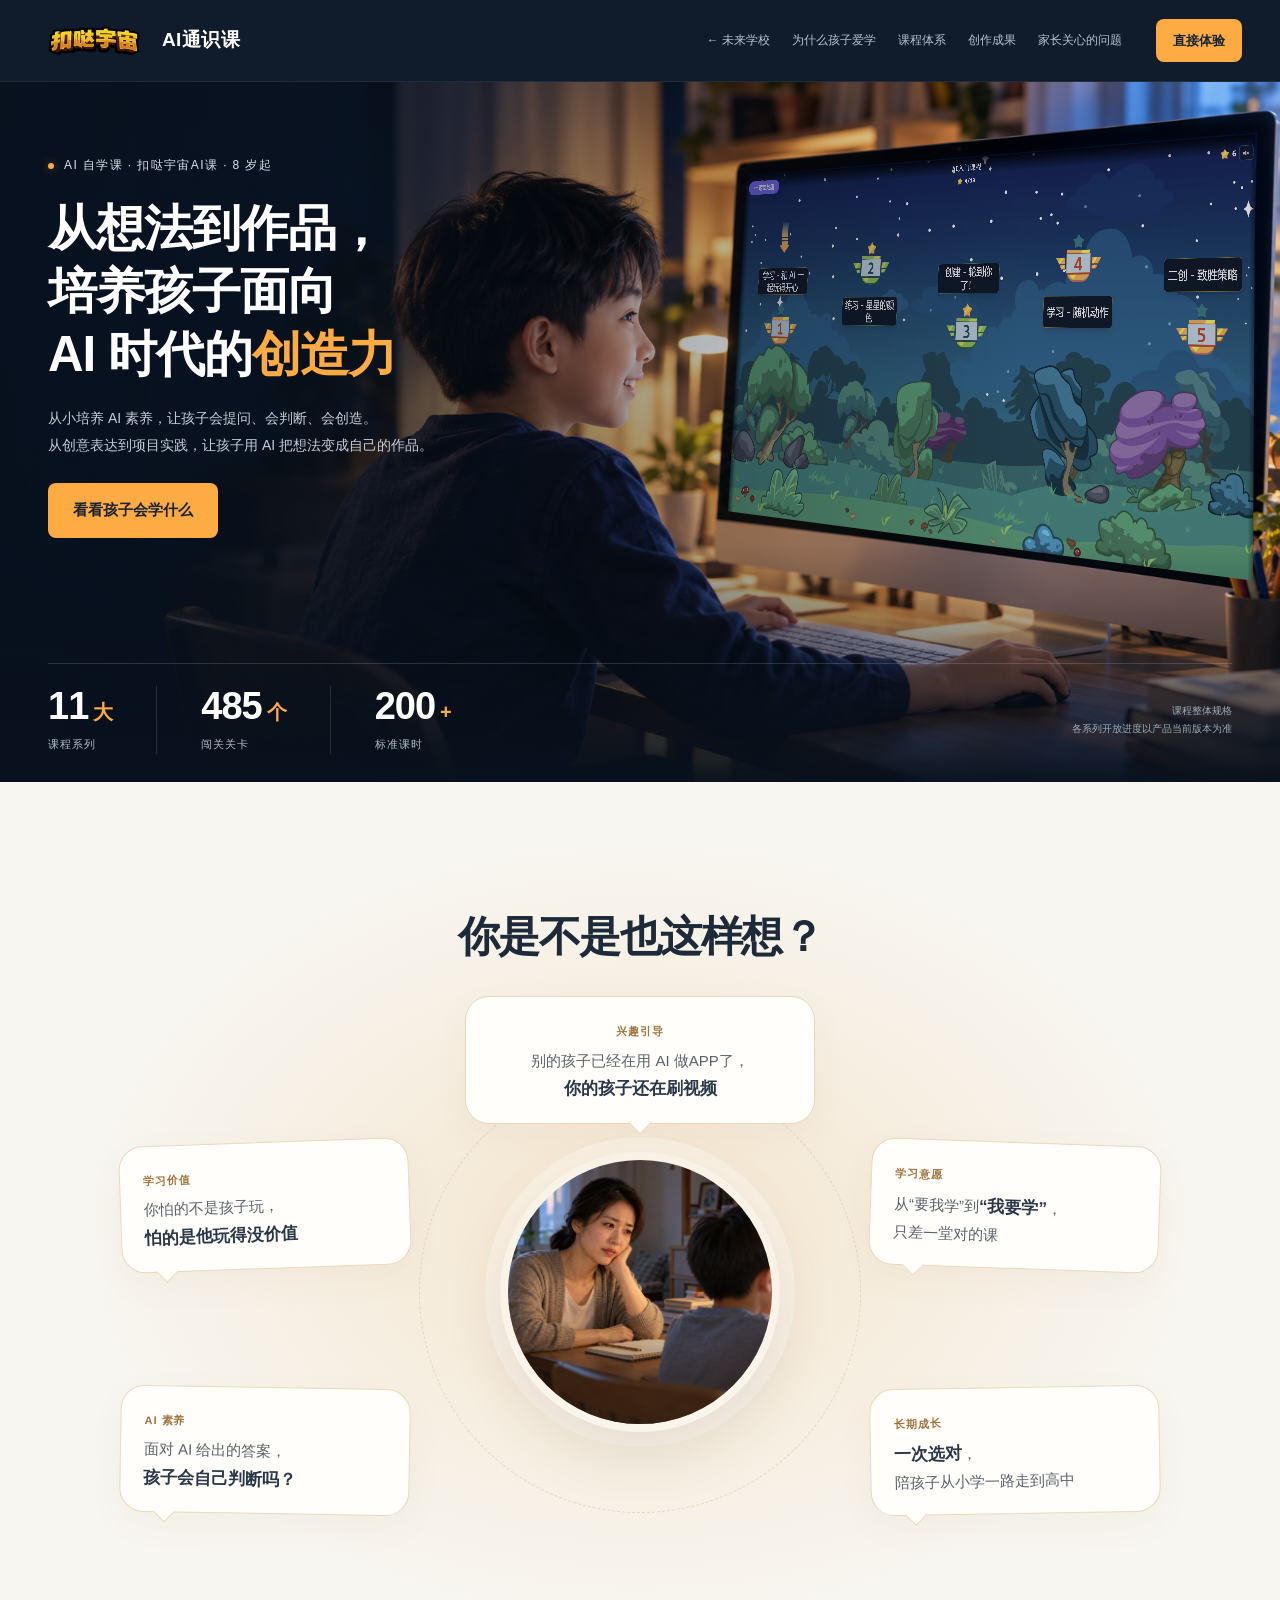
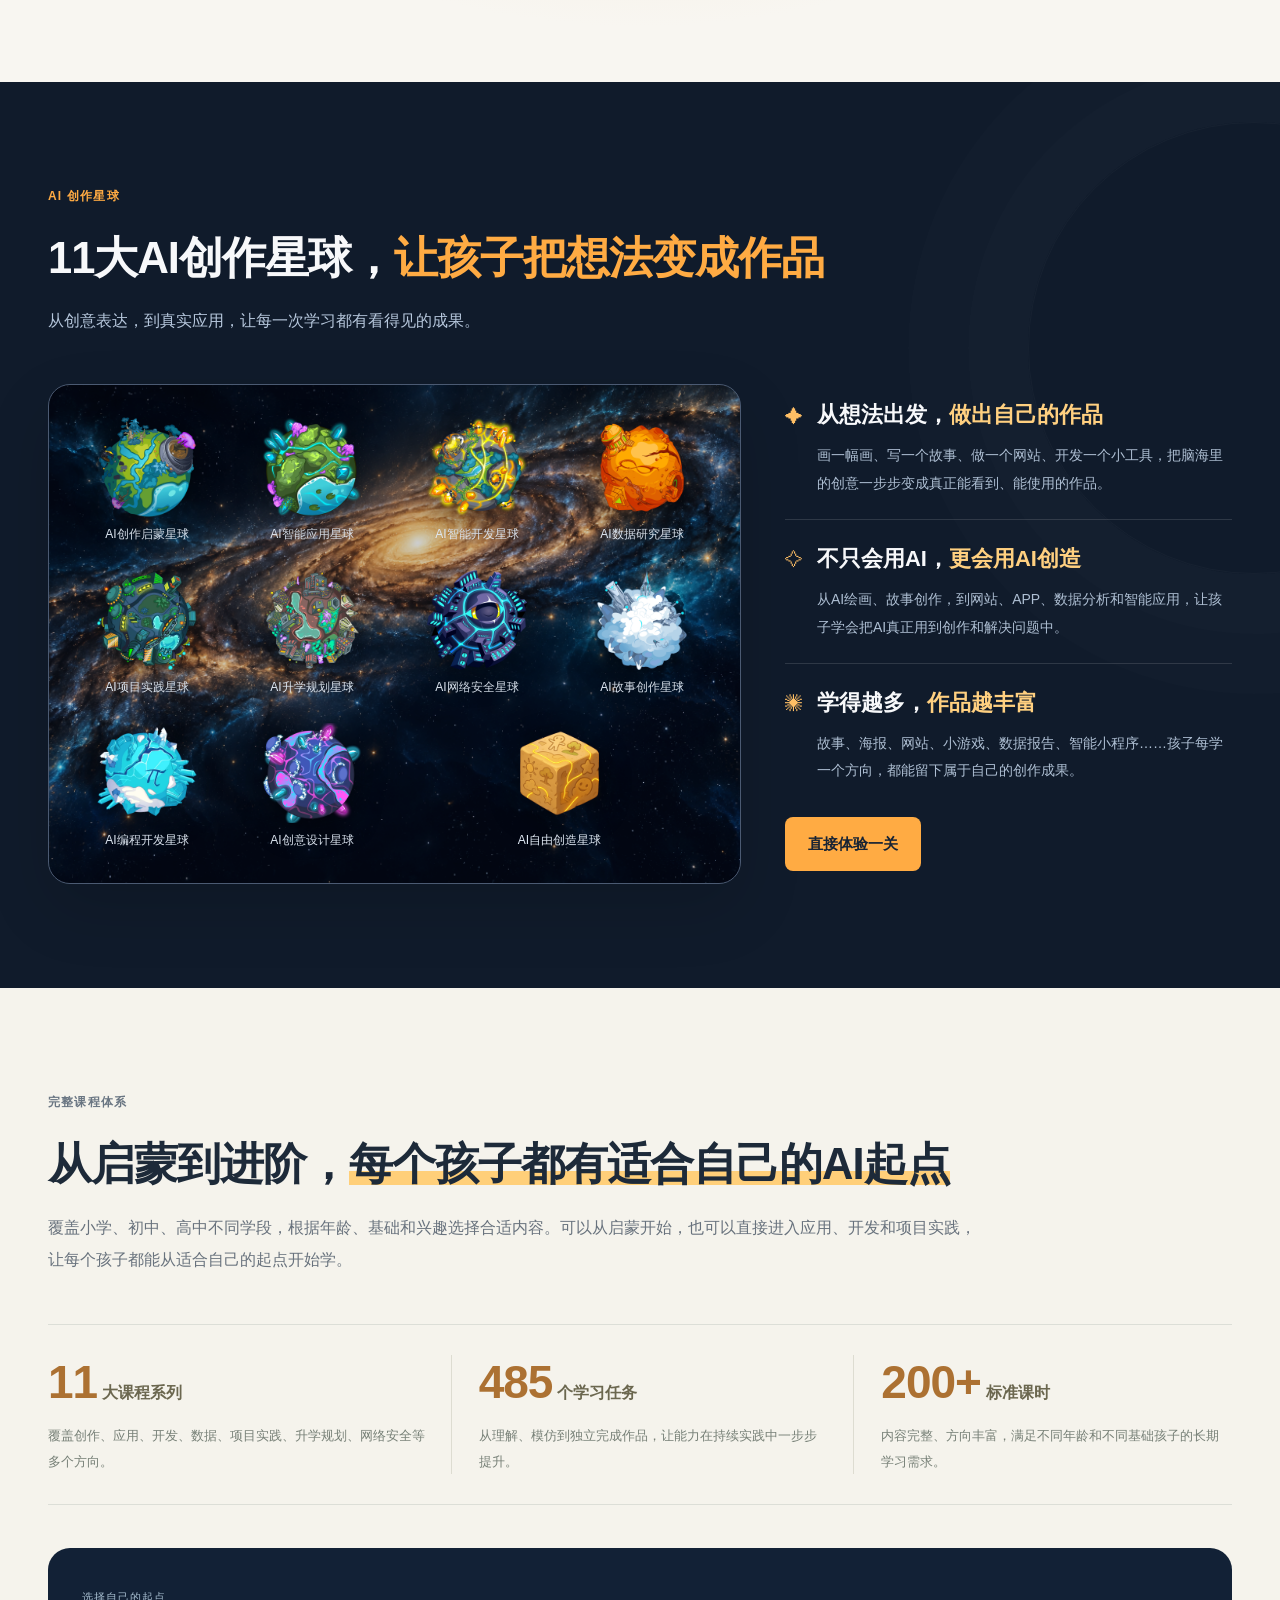
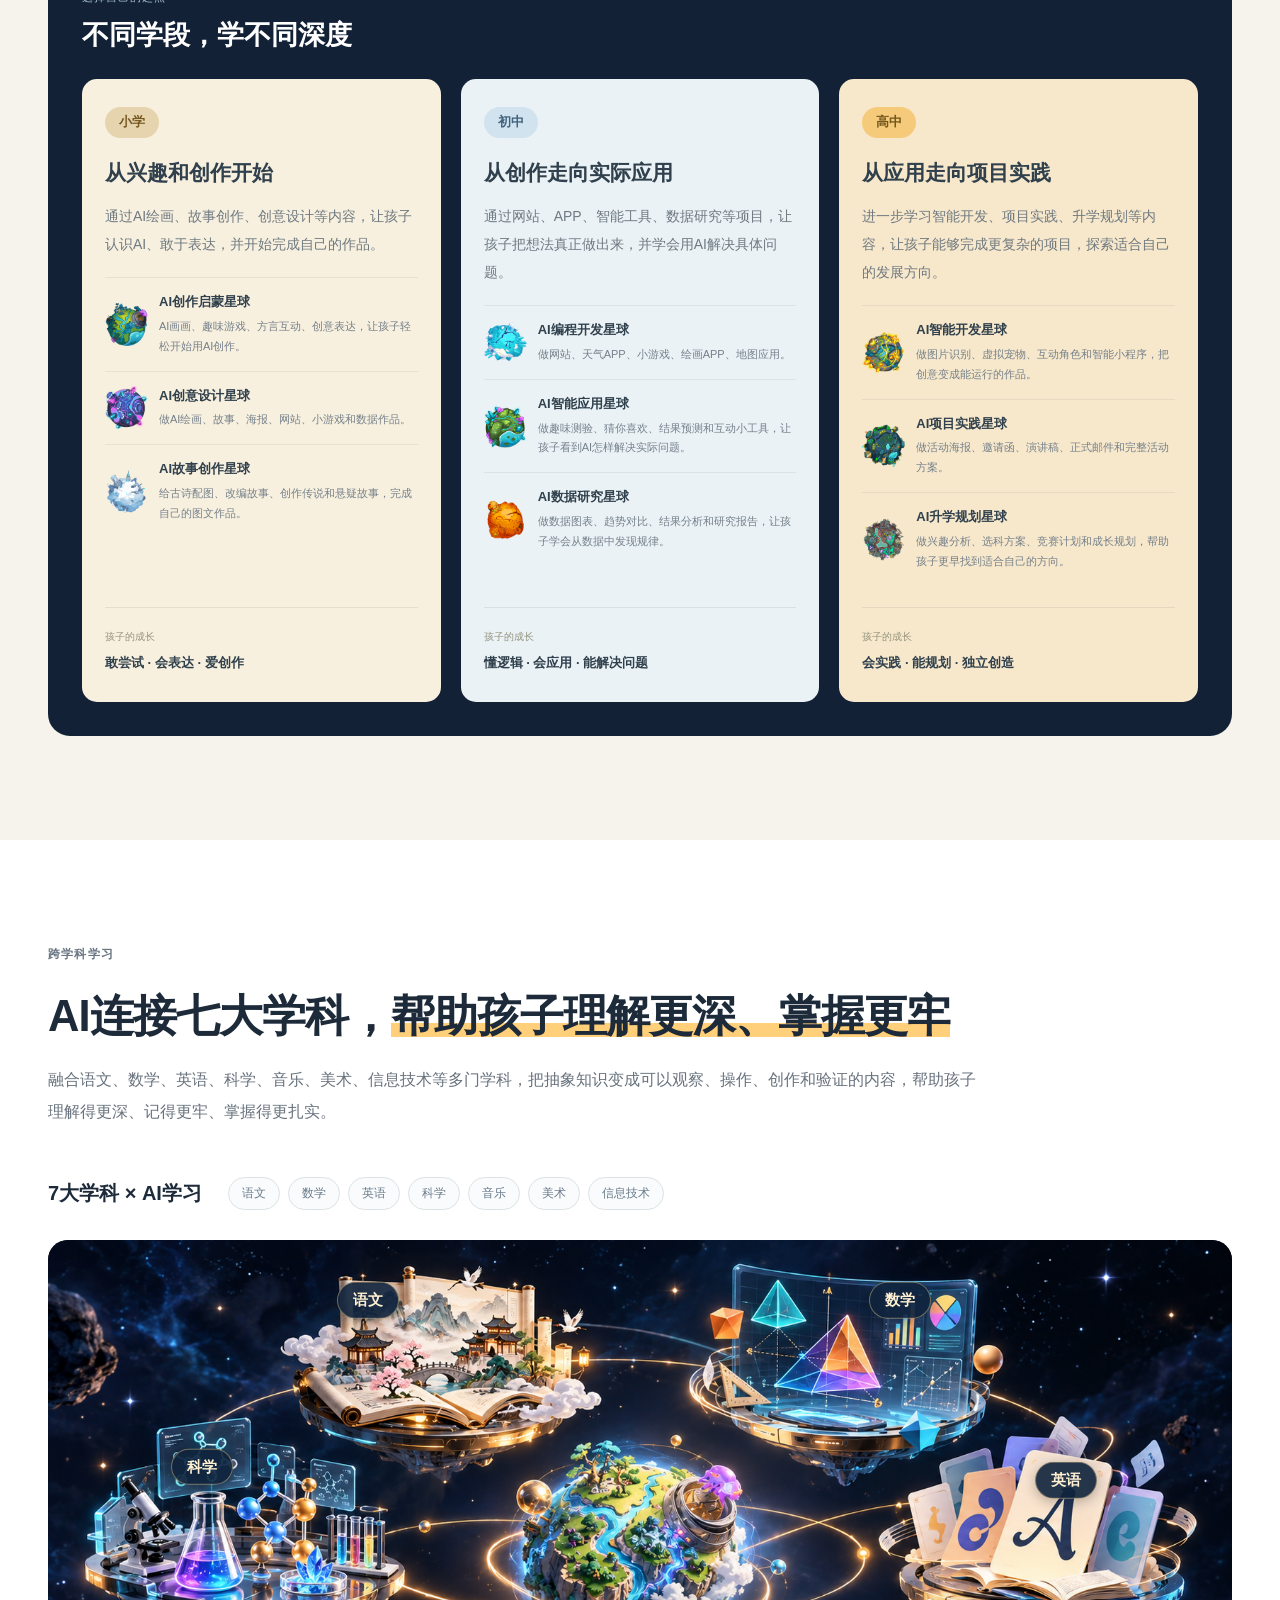
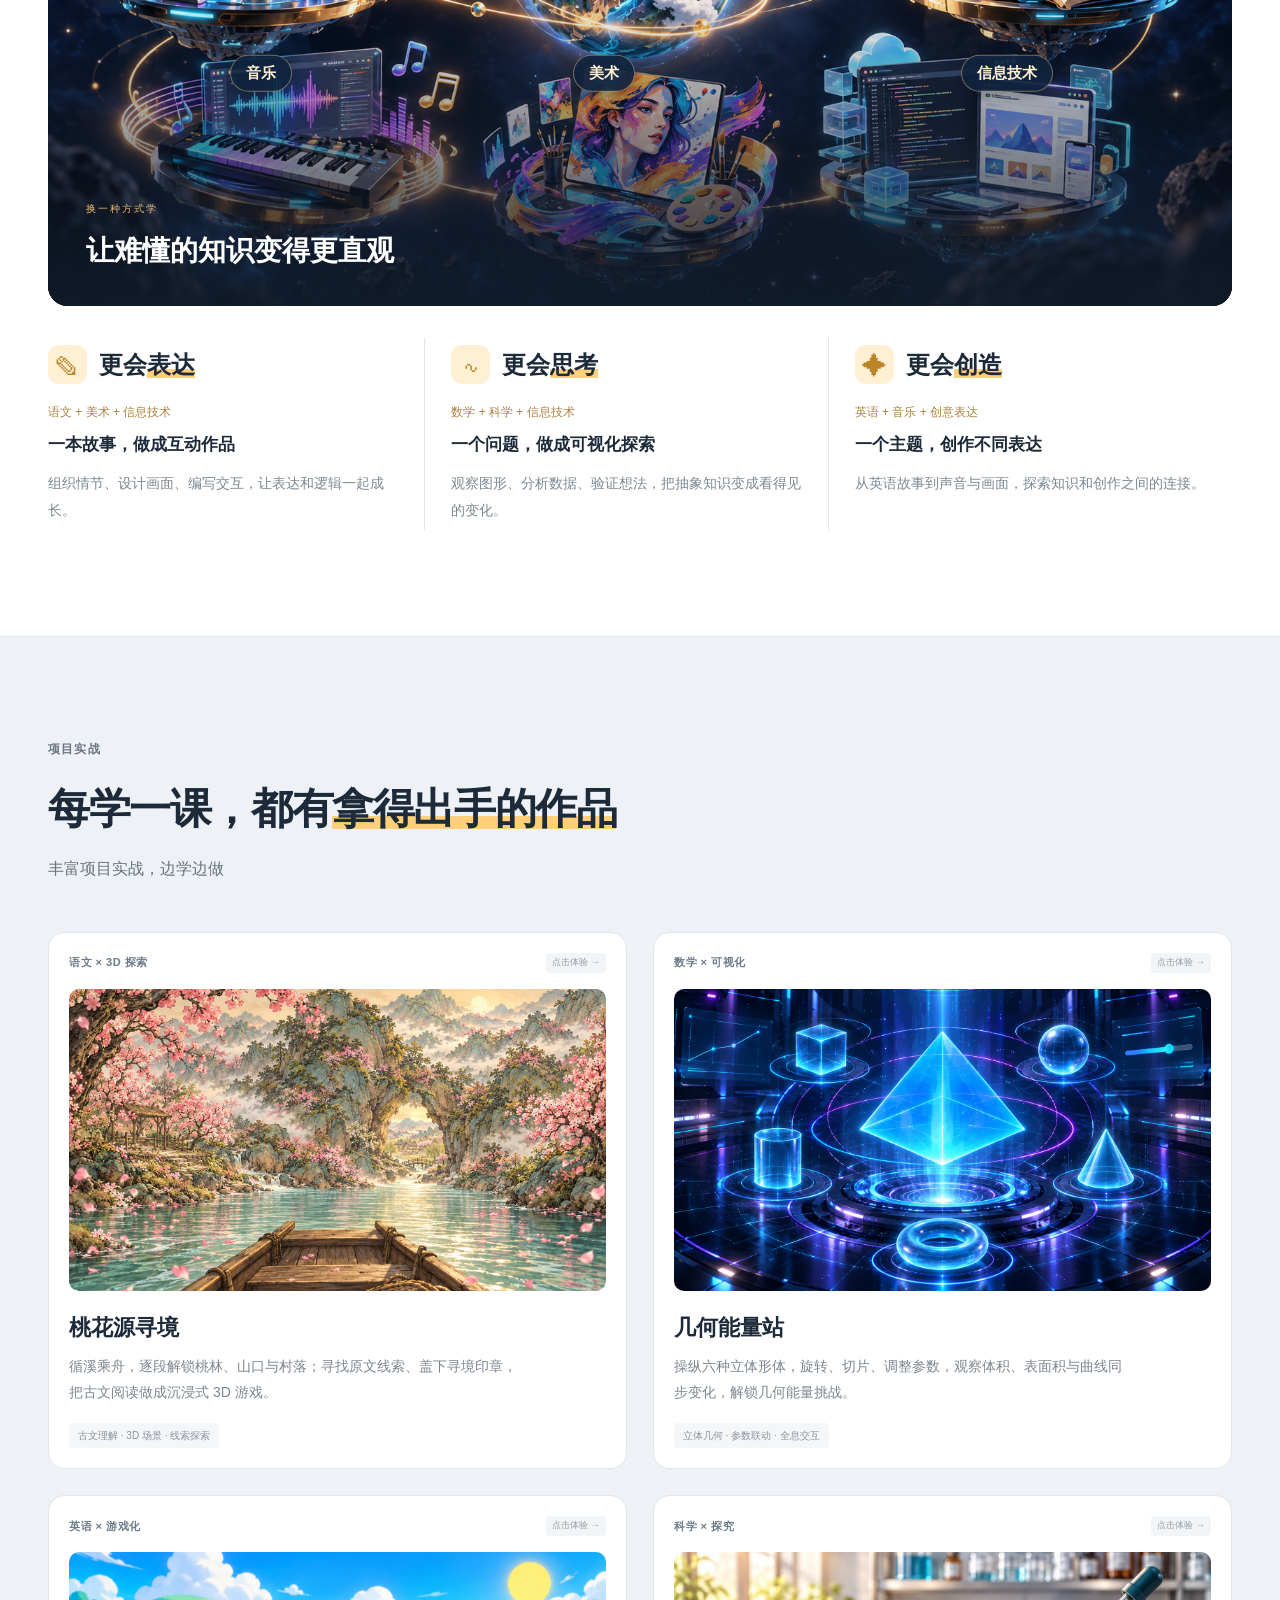
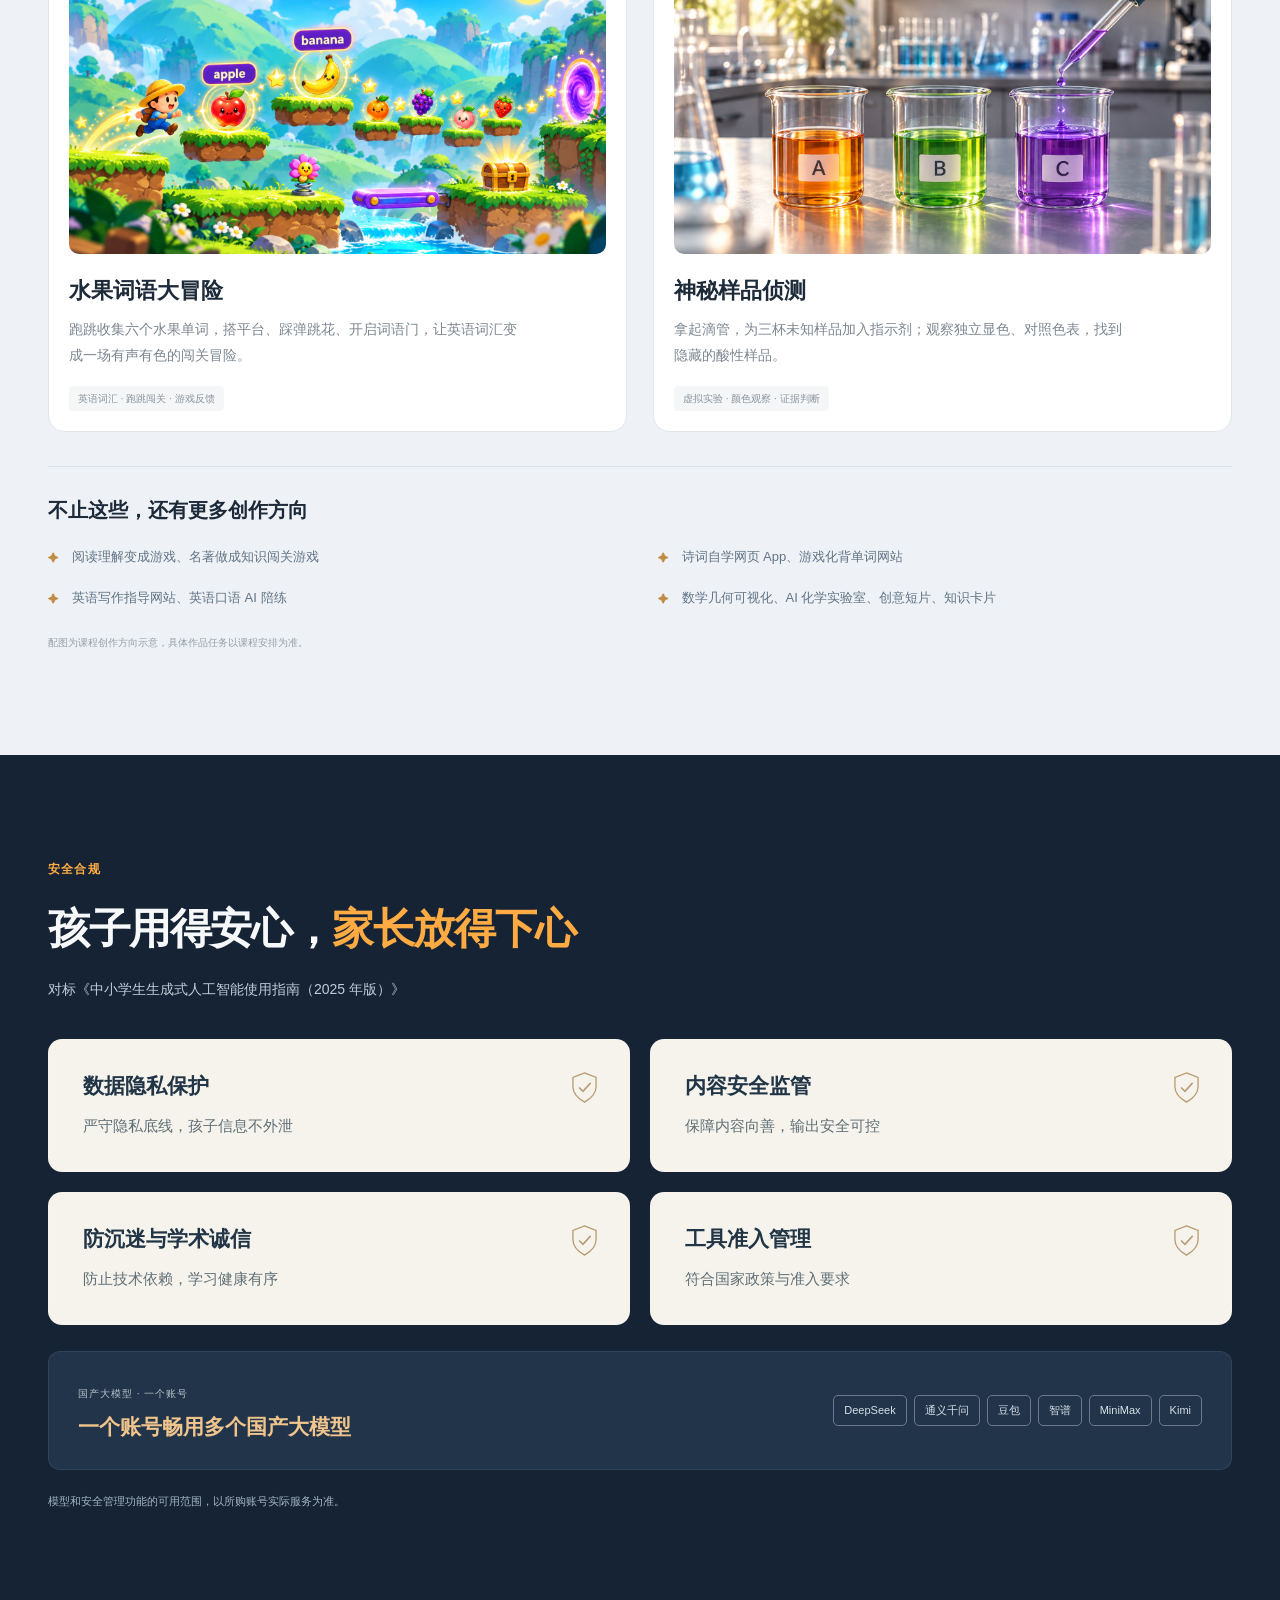
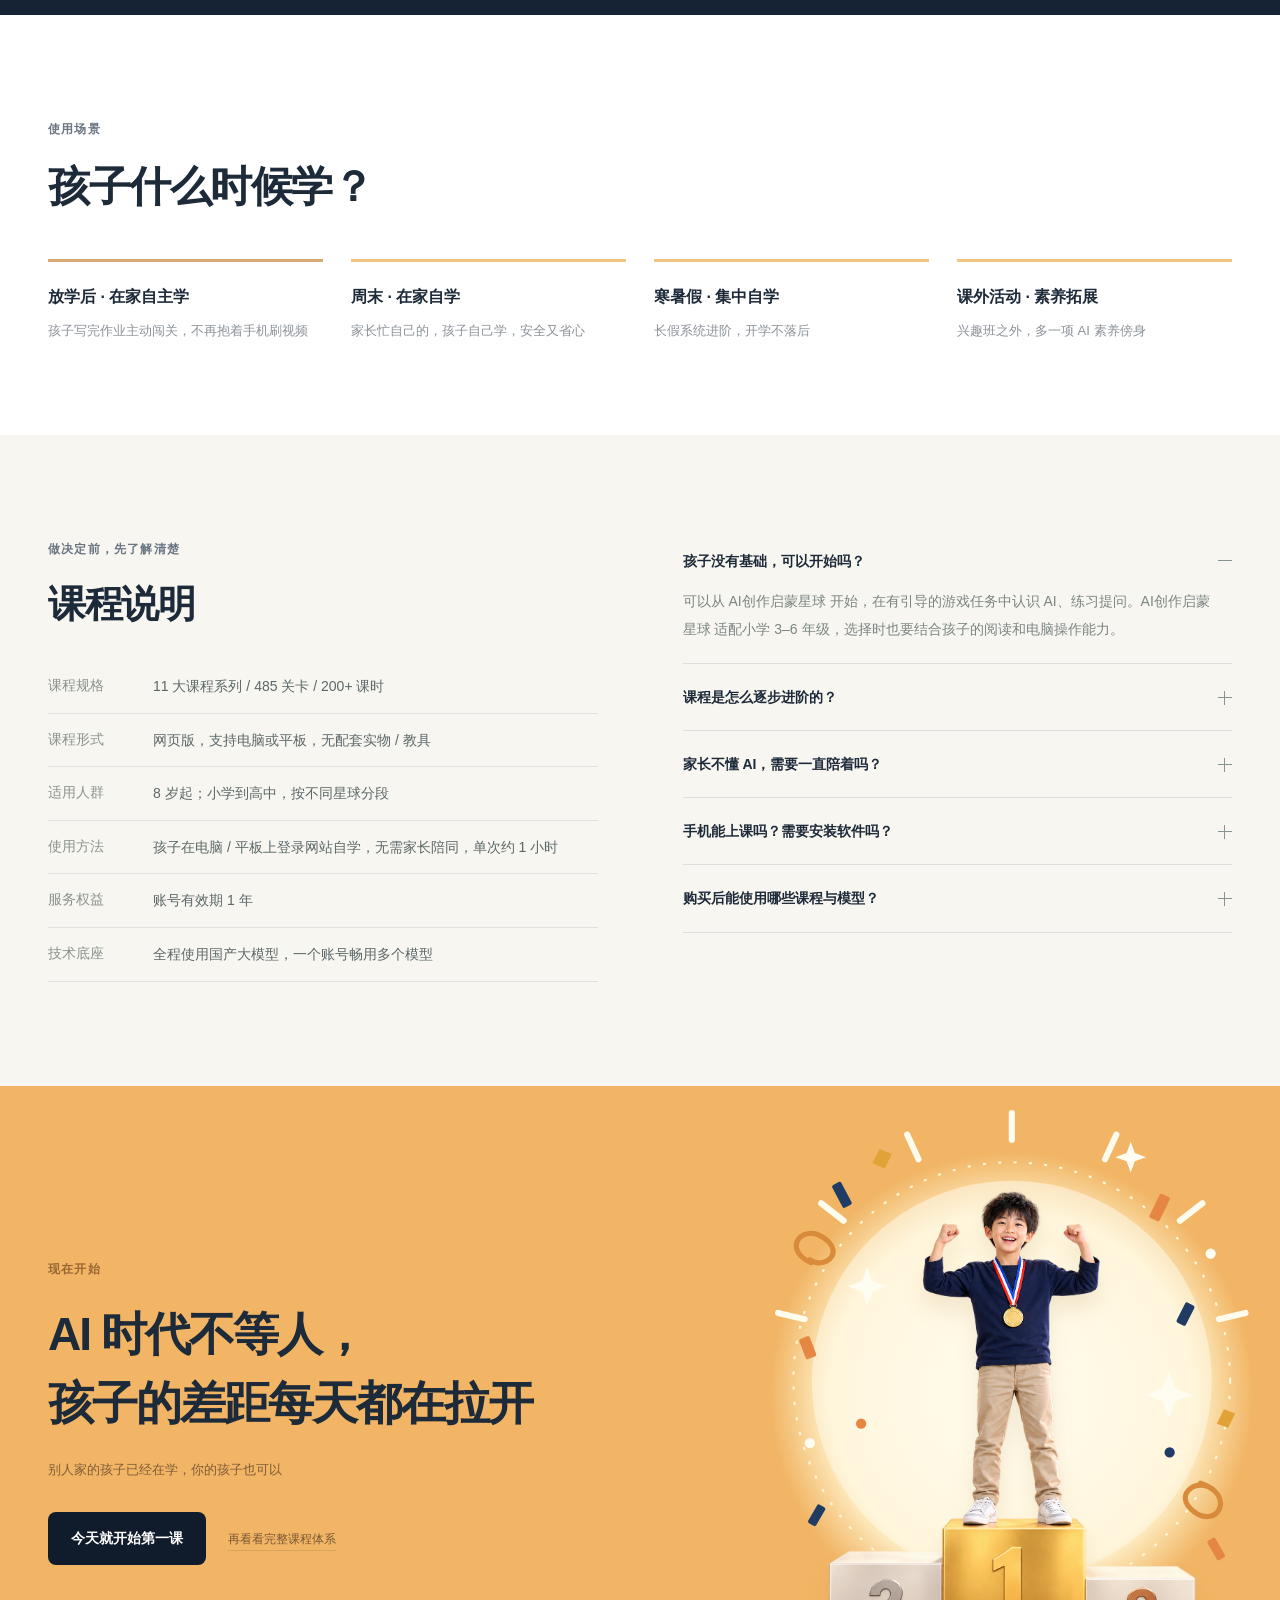
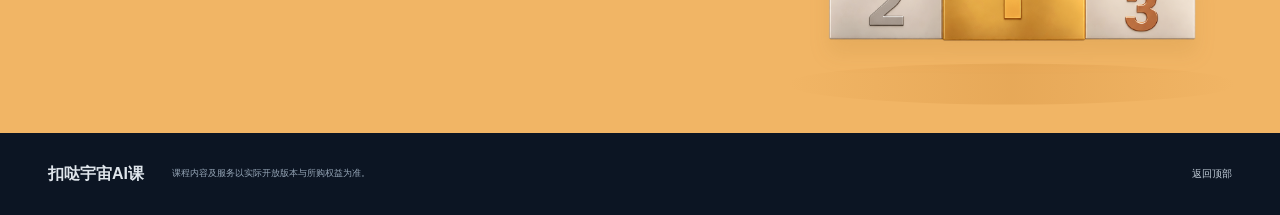
==== commit cec6139b: "Add files via upload" ====
--- a/ai-self-study/index.html
+++ b/ai-self-study/index.html
@@ -69,9 +69,9 @@
 <body>
   <a class="skip-link" href="#main">跳转到页面内容</a>
   <header class="site-header" id="top">
-    <a class="brand" href="#top" aria-label="扣哒宇宙AI课首页">
+    <a class="brand" href="#top" aria-label="扣哒宇宙AI通识课首页">
       <img class="brand-logo" src="assets/ai-logo.png" alt="扣哒宇宙" width="3092" height="845">
-      <span>AI课</span>
+      <span>AI通识课</span>
     </a>
     <nav aria-label="主要导航"><a href="../index.html">← 未来学校</a><a href="#game">为什么孩子爱学</a><a href="#curriculum">课程体系</a><a href="#projects">创作成果</a><a href="#faq">家长关心的问题</a></nav>
     <a class="button button-small" href="https://edu.koudashijie.com/ai/play" target="_blank" rel="noopener">直接体验</a>
@@ -87,7 +87,7 @@
         <div class="hero-copy">
           <p class="eyebrow hero-eyebrow"><span class="status-dot"></span> AI 自学课 · 扣哒宇宙AI课 · 8 岁起</p>
           <h1 id="hero-title">从想法到作品，<span class="hero-title-line">培养孩子面向</span><span class="hero-title-line"> AI 时代的<em>创造力</em></span></h1>
-          <p class="hero-description"><span>让孩子学会用 AI，把自己的想法变成作品。</span><br><span>从创意表达，到编程开发与项目实践，学会创造，也学会解决问题。</span></p>
+          <p class="hero-description"><span>从小培养 AI 素养，让孩子会提问、会判断、会创造。</span><br><span>从创意表达到项目实践，让孩子用 AI 把想法变成自己的作品。</span></p>
           <div class="hero-actions"><a class="button" href="#curriculum">看看孩子会学什么</a></div>
         </div>
         
@@ -106,7 +106,7 @@
       <div class="worry-bubbles" role="list" aria-label="家长的五个关注点">
         <article class="worry-bubble worry-value" role="listitem"><span>学习价值</span><p>你怕的不是孩子玩，<br><strong>怕的是他玩得没价值</strong></p></article>
         <article class="worry-bubble worry-drive" role="listitem"><span>学习意愿</span><p>从“要我学”到<strong>“我要学”</strong>，<br>只差一堂对的课</p></article>
-        <article class="worry-bubble worry-ai" role="listitem"><span>AI 起点</span><p>你不懂 AI，<br><strong>但孩子不能不懂</strong></p></article>
+        <article class="worry-bubble worry-ai" role="listitem"><span>AI 素养</span><p>面对 AI 给出的答案，<br><strong>孩子会自己判断吗？</strong></p></article>
         <article class="worry-bubble worry-interest" role="listitem"><span>兴趣引导</span><p>别的孩子已经在用 AI 做APP了，<br><strong>你的孩子还在刷视频</strong></p></article>
         <article class="worry-bubble worry-growth" role="listitem"><span>长期成长</span><p><strong>一次选对</strong>，<br>陪孩子从小学一路走到高中</p></article>
       </div>
@@ -166,7 +166,7 @@
 
     <section class="routine section" aria-labelledby="routine-title"><div class="container"><div class="section-heading"><p class="eyebrow">使用场景</p><h2 id="routine-title">孩子什么时候学？</h2></div><div class="routine-grid"><article><h3>放学后 · 在家自主学</h3><p>孩子写完作业主动闯关，不再抱着手机刷视频</p></article><article><h3>周末 · 在家自学</h3><p>家长忙自己的，孩子自己学，安全又省心</p></article><article><h3>寒暑假 · 集中自学</h3><p>长假系统进阶，开学不落后</p></article><article><h3>课外活动 · 素养拓展</h3><p>兴趣班之外，多一项 AI 素养傍身</p></article></div></div></section>
 
-    <section class="details-section section" id="faq" aria-labelledby="faq-title"><div class="container details-grid"><div><p class="eyebrow">做决定前，先了解清楚</p><h2 id="faq-title">课程说明</h2><dl class="spec-list"><div><dt>课程规格</dt><dd>11 大课程系列 / 485 关卡 / 200+ 课时</dd></div><div><dt>课程形式</dt><dd>网页版，支持电脑或平板，无配套实物 / 教具</dd></div><div><dt>适用人群</dt><dd>8 岁起；小学到高中，按不同星球分段</dd></div><div><dt>使用方法</dt><dd>孩子在电脑 / 平板上登录网站自学，无需家长陪同，单次约 1 小时</dd></div><div><dt>服务权益</dt><dd>账号有效期 1 年</dd></div><div><dt>技术底座</dt><dd>全程使用国产大模型，一个账号畅用多个模型</dd></div></dl></div><div class="faq-list"><details open><summary>孩子没有基础，可以开始吗？<span aria-hidden="true"></span></summary><p>可以从 AI创作启蒙星球 开始，在有引导的游戏任务中认识 AI、练习提问。AI创作启蒙星球 适配小学 3–6 年级，选择时也要结合孩子的阅读和电脑操作能力。</p></details><details><summary>课程是怎么逐步进阶的？<span aria-hidden="true"></span></summary><p>以“学习 → 二创 → 创作”为路径：先理解示例，再修改和优化，最后探索自己的主题。已开放课程从 AI创作启蒙星球、AI创意设计星球 到 AI自由创造星球，后续系列按产品进度逐步开放。</p></details><details><summary>家长不懂 AI，需要一直陪着吗？<span aria-hidden="true"></span></summary><p>课程支持孩子跟着任务自主探索。初次使用时，建议家长帮助登录、熟悉操作，并一起约定学习时间；日常可以通过孩子分享的作品了解他学到了什么。</p></details><details><summary>手机能上课吗？需要安装软件吗？<span aria-hidden="true"></span></summary><p>课程通过网页访问，无需安装客户端。建议使用电脑，或配有键盘的平板，以便输入提示词和进行项目创作；本详情页支持手机阅读。</p></details><details><summary>购买后能使用哪些课程与模型？<span aria-hidden="true"></span></summary><p>具体包含的课程许可、开放系列与模型功能以所购买的账号权益为准。购买前可通过官方产品入口确认当前开放内容和服务范围。</p></details></div></div></section>
+    <section class="details-section section" id="faq" aria-labelledby="faq-title"><div class="container details-grid"><div><p class="eyebrow">做决定前，先了解清楚</p><h2 id="faq-title">课程说明</h2><dl class="spec-list"><div><dt>课程规格</dt><dd>11 大课程系列 / 485 关卡 / 200+ 课时</dd></div><div><dt>课程形式</dt><dd>网页版，支持电脑或平板，无配套实物 / 教具</dd></div><div><dt>适用人群</dt><dd>8 岁起；小学到高中，按不同星球分段</dd></div><div><dt>使用方法</dt><dd>孩子在电脑 / 平板上登录网站自学，无需家长陪同，单次约 1 小时</dd></div><div><dt>服务权益</dt><dd>账号有效期 1 年</dd></div><div><dt>技术底座</dt><dd>全程使用国产大模型，一个账号畅用多个模型</dd></div></dl></div><div class="faq-list"><details open><summary>孩子没有基础，可以开始吗？<span aria-hidden="true"></span></summary><p>可以从 AI创作启蒙星球 开始，在有引导的游戏任务中认识 AI、练习提问。AI创作启蒙星球 适配小学 3–6 年级，选择时也要结合孩子的阅读和电脑操作能力。</p></details><details><summary>课程是怎么逐步进阶的？<span aria-hidden="true"></span></summary><p>以“学习 → 二创 → 创作”为路径：先理解示例，再修改和优化，最后探索自己的主题。已开放课程从 AI创作启蒙星球、AI创意设计星球 到 AI自由创造星球，后续系列按产品进度逐步开放。</p></details><details><summary>家长不懂 AI，需要一直陪着吗？<span aria-hidden="true"></span></summary><p>课程支持孩子跟着任务自主探索。初次使用时，建议家长帮助登录、熟悉操作，并一起约定学习时间；日常可以请孩子讲讲自己是怎么提问、核对答案和修改作品的，从这些小细节看到 AI 素养的成长。</p></details><details><summary>手机能上课吗？需要安装软件吗？<span aria-hidden="true"></span></summary><p>课程通过网页访问，无需安装客户端。建议使用电脑，或配有键盘的平板，以便输入提示词和进行项目创作；本详情页支持手机阅读。</p></details><details><summary>购买后能使用哪些课程与模型？<span aria-hidden="true"></span></summary><p>具体包含的课程许可、开放系列与模型功能以所购买的账号权益为准。购买前可通过官方产品入口确认当前开放内容和服务范围。</p></details></div></div></section>
 
     <section class="finale" id="start" aria-labelledby="start-title"><div class="container finale-inner"><div><p class="eyebrow">现在开始</p><h2 id="start-title">AI 时代不等人，<br>孩子的差距每天都在拉开</h2><p>别人家的孩子已经在学，你的孩子也可以</p><a class="button button-dark" href="https://edu.koudashijie.com/ai/play" target="_blank" rel="noopener">今天就开始第一课</a><a class="finale-secondary" href="#curriculum">再看看完整课程体系</a></div><figure class="finale-winner"><svg class="winner-celebration" viewBox="0 0 500 600" fill="none" aria-hidden="true" focusable="false">
 <defs><radialGradient id="winner-glow"><stop stop-color="#fffef6"/><stop offset=".75" stop-color="#fff3cf"/><stop offset="1" stop-color="#ffedbf" stop-opacity="0"/></radialGradient><linearGradient id="winner-ground"><stop stop-color="#c37c2a" stop-opacity="0"/><stop offset=".5" stop-color="#c37c2a" stop-opacity=".22"/><stop offset="1" stop-color="#c37c2a" stop-opacity="0"/></linearGradient></defs>
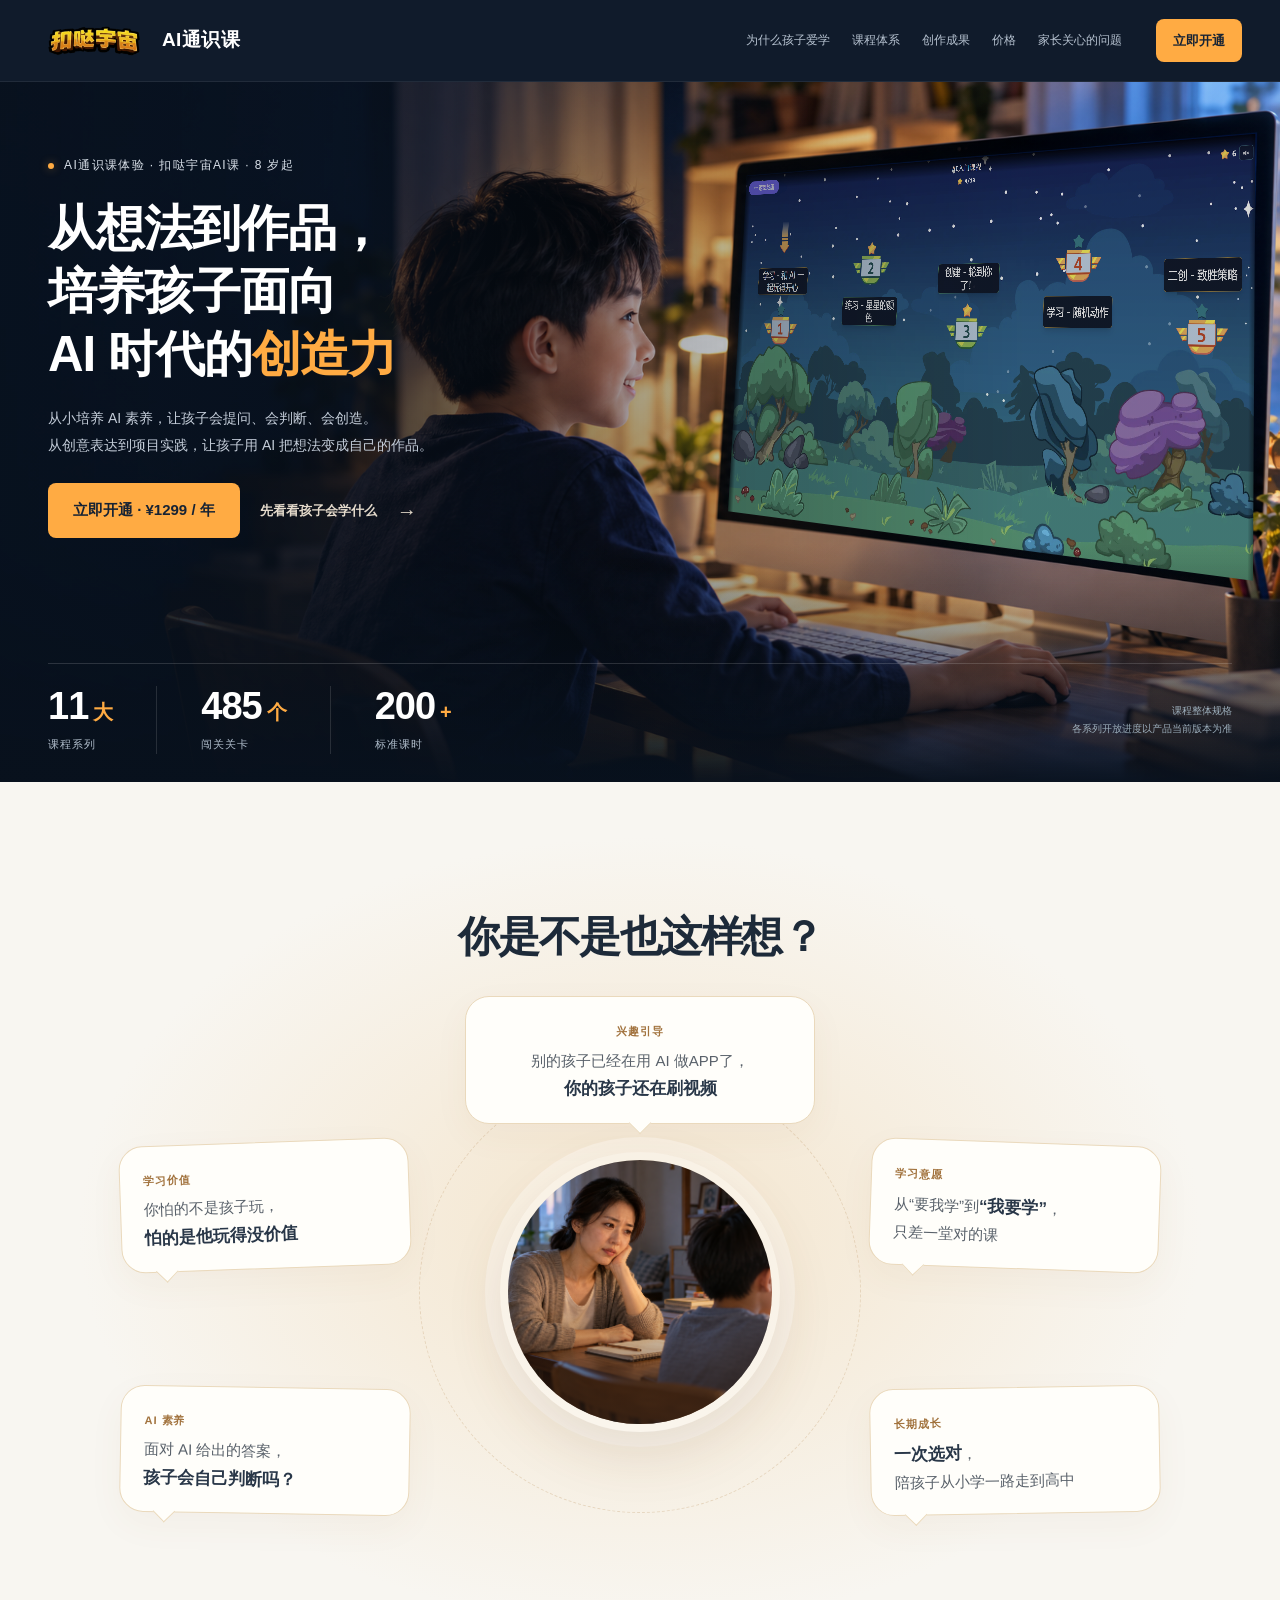
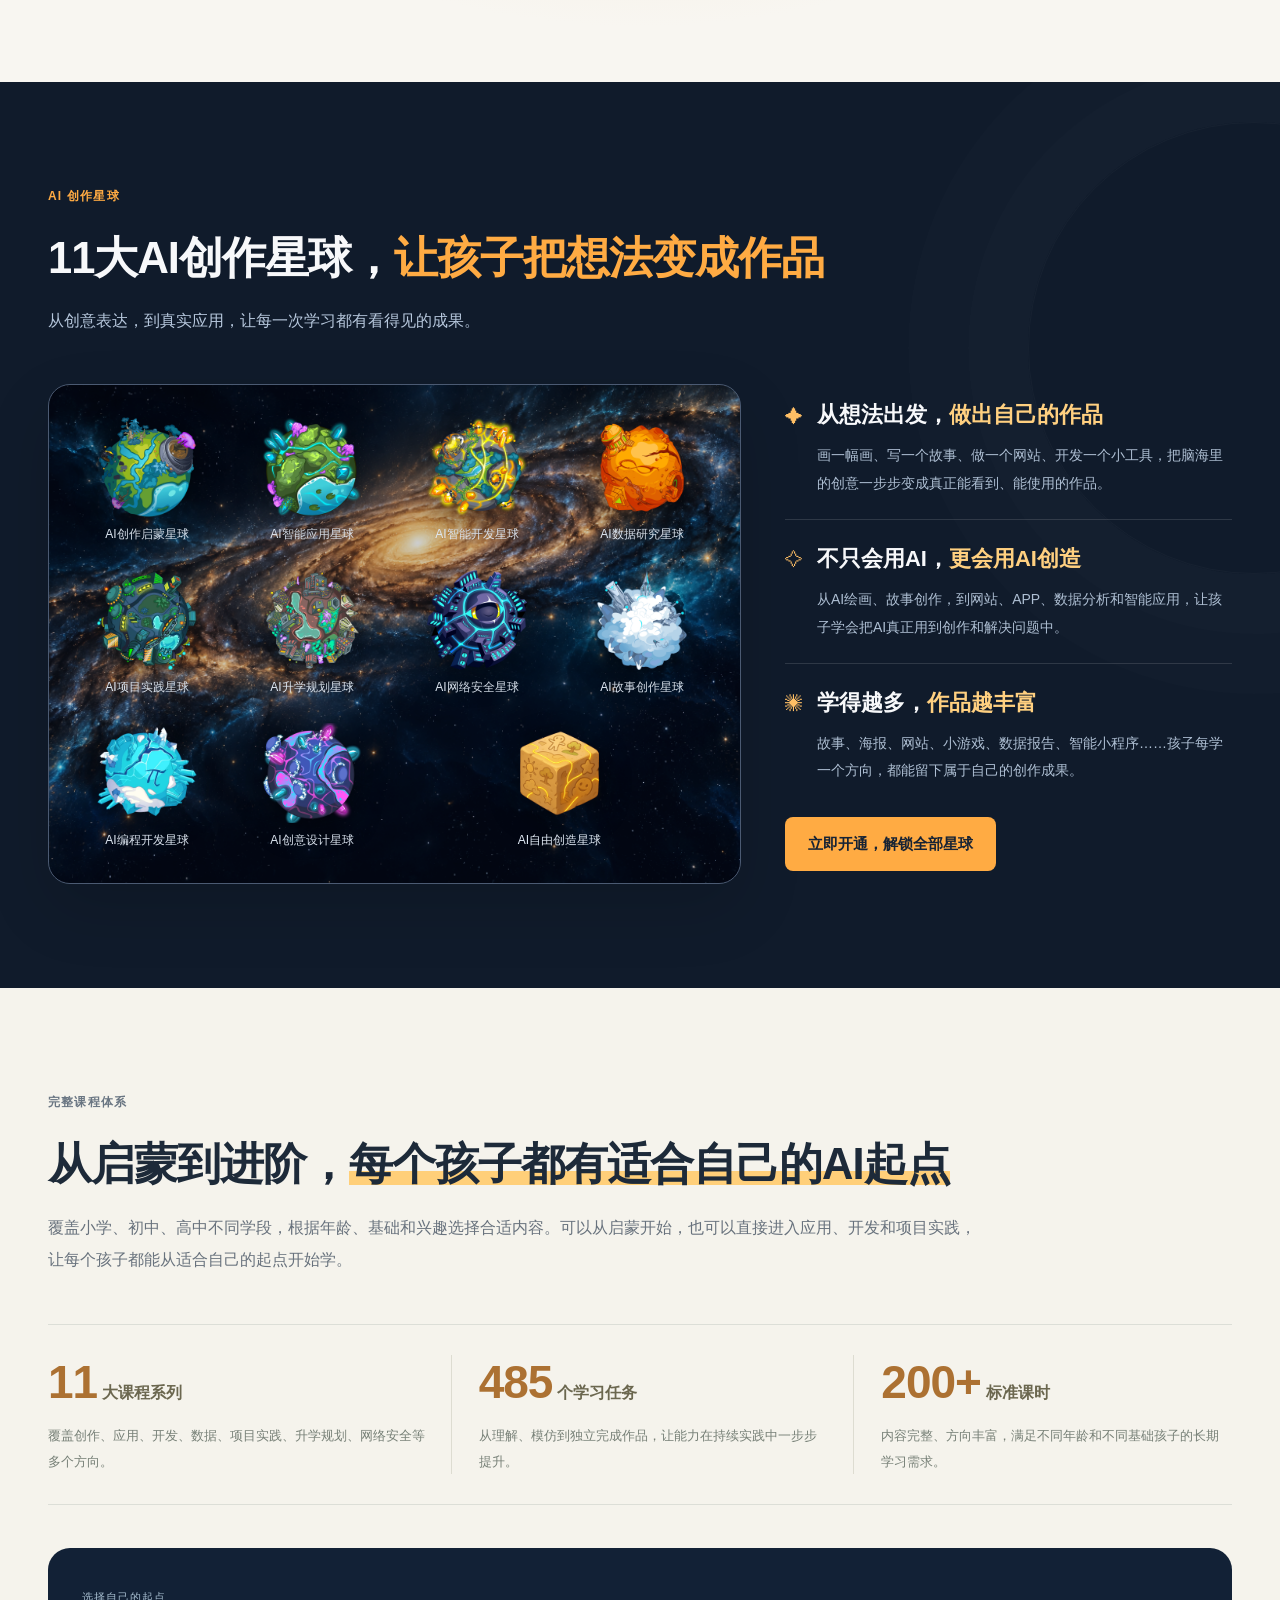
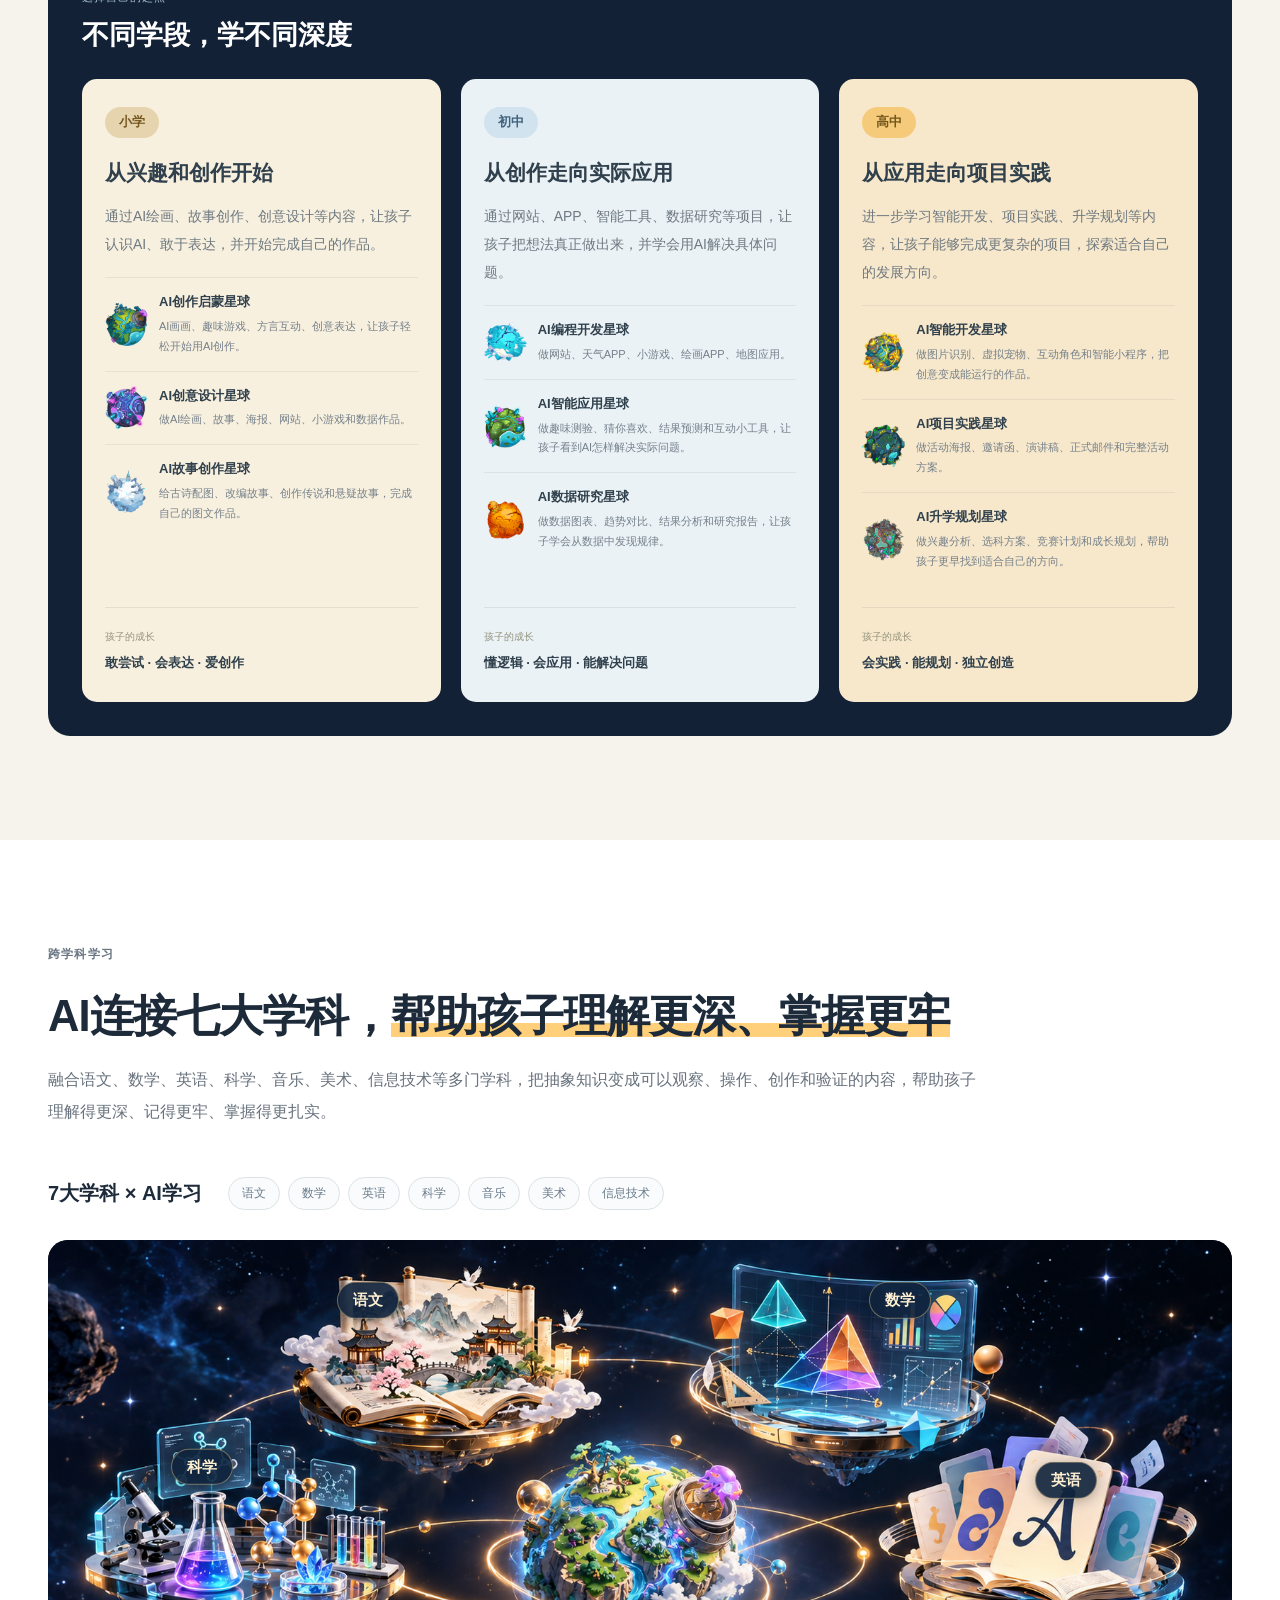
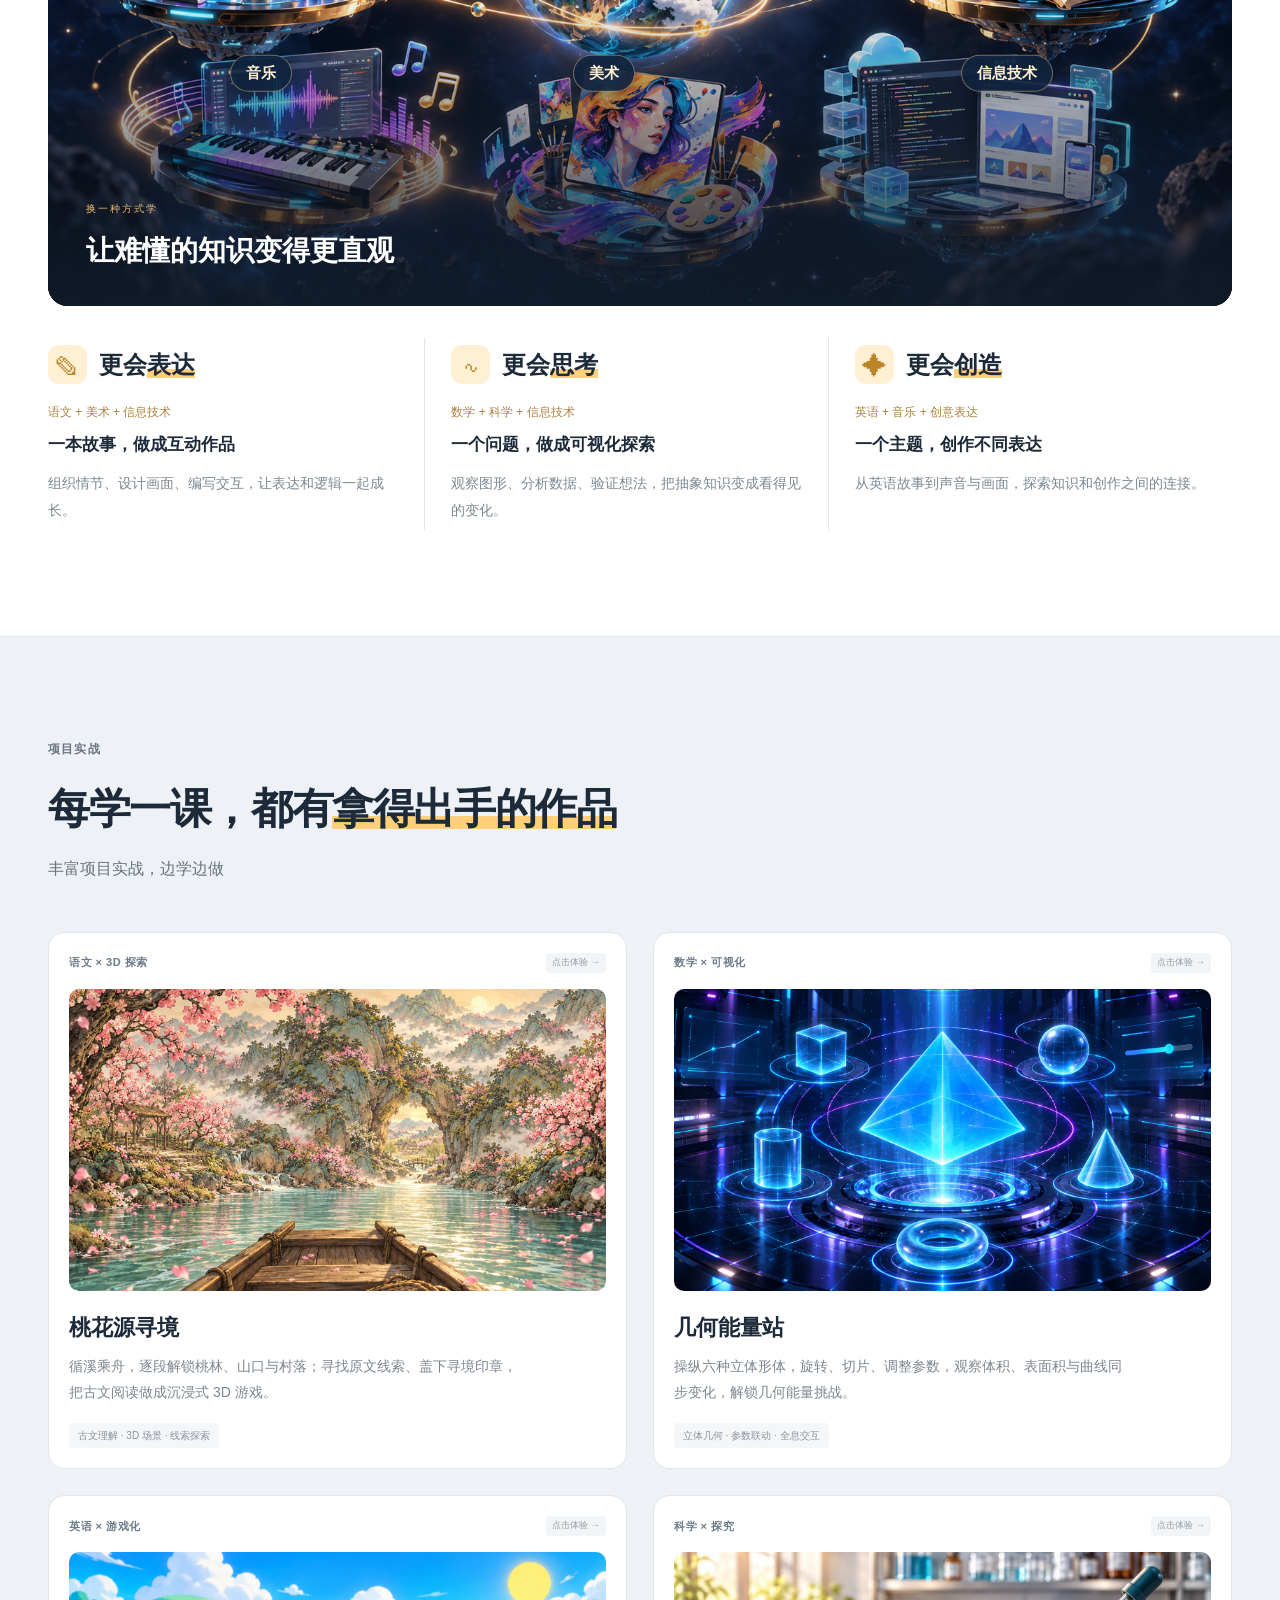
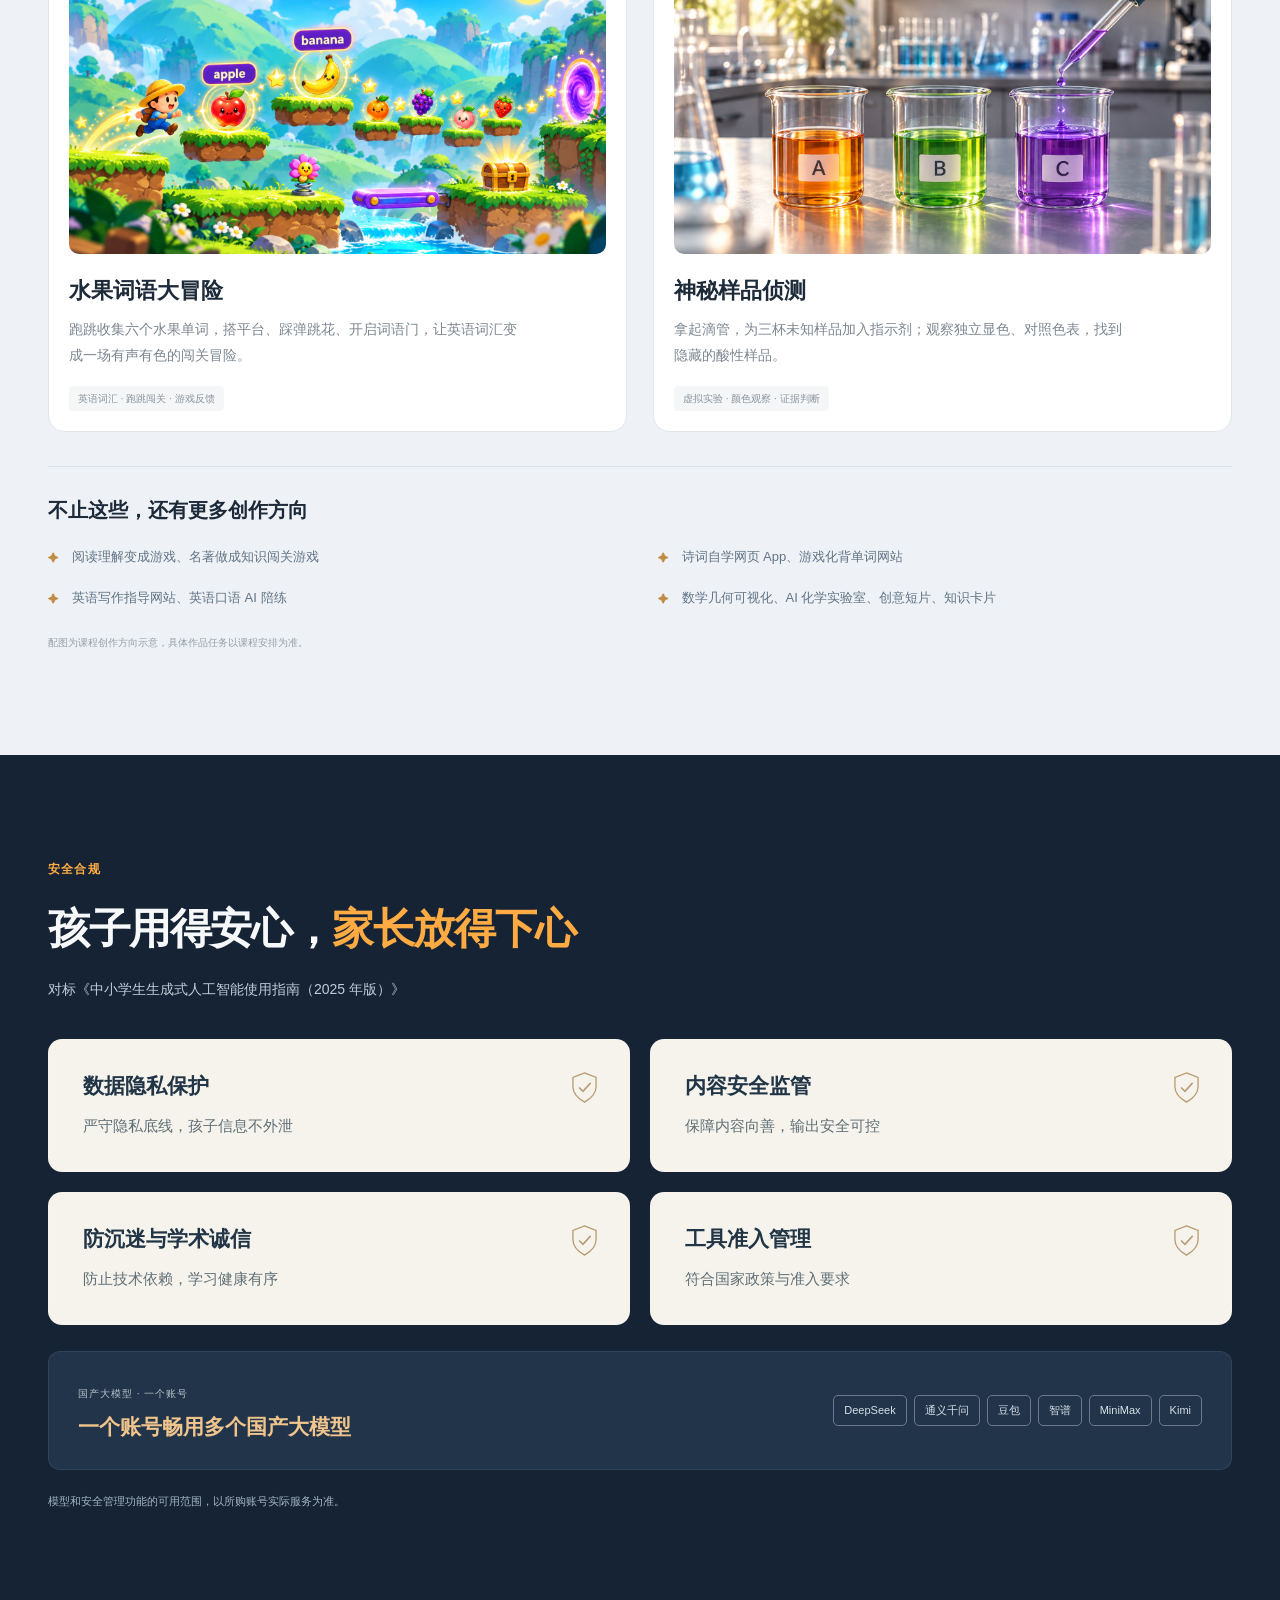
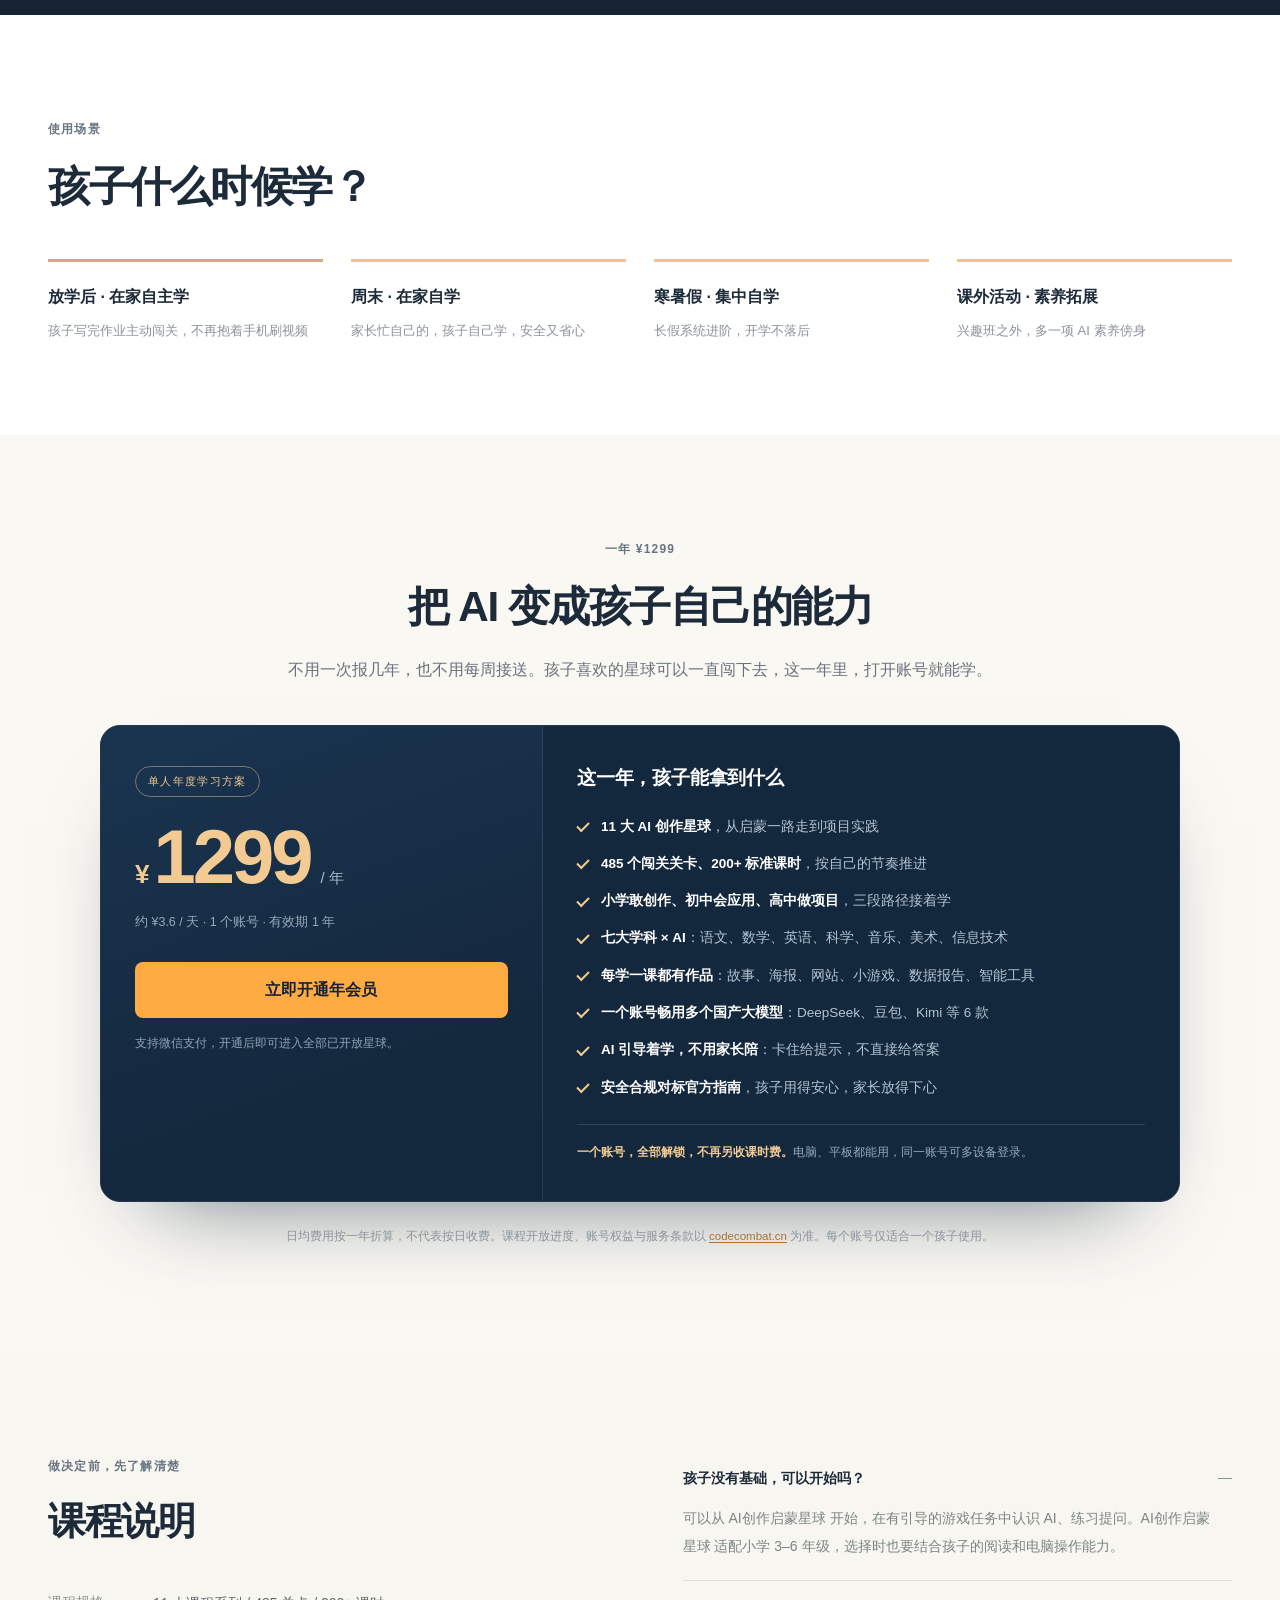
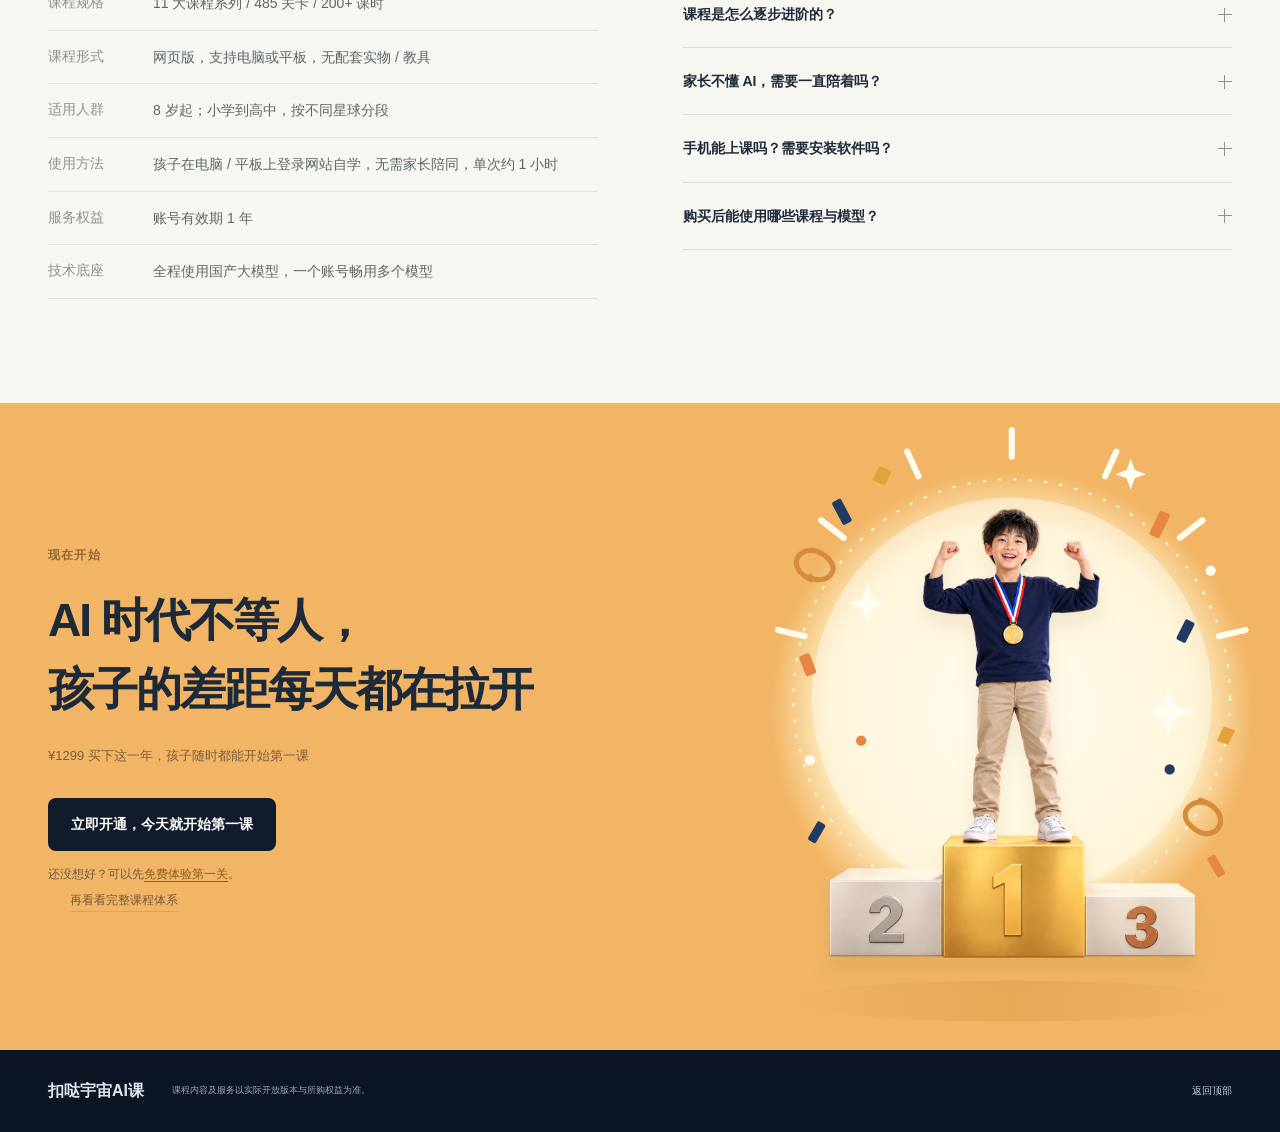
==== commit dc33114b: "Add files via upload" ====
--- a/ai-self-study/index.html
+++ b/ai-self-study/index.html
@@ -65,6 +65,44 @@
 @media(max-width:600px){.concerns-orbit-section{min-height:100svh;padding:40px 0}.concerns-orbit-section>.container{width:calc(100% - 40px)}.concerns-heading{margin-bottom:24px}.parent-orbit{min-height:0;gap:24px;padding-top:0}.parent-circle{width:128px;top:auto}.parent-orbit:before{width:155px;height:155px;top:65px}.worry-bubbles{grid-template-columns:repeat(2,minmax(0,1fr));gap:12px}.worry-bubble{padding:16px 13px}.worry-bubble p{font-size:13px;line-height:1.7}.worry-bubble strong{font-size:14px}.worry-value,.worry-drive,.worry-ai,.worry-growth,.worry-interest{top:auto}.worry-bubble:last-child{grid-column:1/-1;text-align:center}.finale-inner{gap:48px}.finale-winner{width:300px;max-width:100%;padding:8px 10px 0}.finale-winner img{max-height:365px}.winner-celebration{width:114%;height:114%;left:-7%;top:-7%}}
 @media(max-width:360px){.concerns-orbit-section{padding:32px 0}.concerns-heading{margin-bottom:20px}.parent-orbit{gap:20px}.worry-bubble{padding:13px 11px}.worry-bubble p{font-size:12px}.worry-bubble strong{font-size:13px}.finale-winner{width:260px}}
 </style>
+<style id="ai-plan-offer">
+/* 首屏按钮组：付费主按钮 + 次级文字链接 */
+.updated-hero .hero-actions{gap:20px;flex-wrap:wrap}
+.updated-hero .hero-actions>.text-link{color:#f7ecdb;opacity:.92}
+.updated-hero .hero-actions>.text-link:hover{opacity:1}
+/* 年度价格区：与编程自学课同构，深色双栏，右侧列全年权益 */
+.ai-plan{background:#faf8f3}
+.ai-plan .section-heading{max-width:880px;margin:0 auto 40px;text-align:center}
+.ai-plan .section-heading .eyebrow{justify-content:center}
+.ai-plan .plan-offer{display:grid;grid-template-columns:minmax(0,.82fr) minmax(0,1.18fr);max-width:1080px;margin:0 auto;background:#14283d;border:1px solid #22394e;border-radius:20px;overflow:hidden;box-shadow:0 44px 90px -56px rgba(20,40,61,.75);color:#e9eef2;text-align:left}
+.ai-plan .plan-buy{padding:40px 34px;background:linear-gradient(160deg,#1a3450,#14283d 72%);border-right:1px solid rgba(255,255,255,.09);display:flex;flex-direction:column}
+.ai-plan .annual-plan-label{display:inline-block;align-self:flex-start;font-size:11px;letter-spacing:.12em;color:#f2ca92;border:1px solid rgba(242,202,146,.45);border-radius:999px;padding:5px 12px}
+.ai-plan .plan-price{display:flex;align-items:baseline;gap:2px;margin-top:24px;color:#f2ca92;font-weight:650}
+.ai-plan .plan-price .cur{font-size:26px;font-weight:600;margin-right:2px}
+.ai-plan .plan-price strong{font-size:76px;line-height:.95;letter-spacing:-3px;font-weight:700}
+.ai-plan .plan-price .per{font-size:15px;font-weight:500;color:#a9bccb;margin-left:8px}
+.ai-plan .plan-daily{margin-top:14px;font-size:12.5px;color:#95a9b9}
+.ai-plan .plan-cta{margin-top:28px;width:100%;font-size:16px;padding:16px 20px}
+.ai-plan .plan-reassure{margin-top:15px;font-size:11.5px;line-height:1.9;color:#8fa4b5}
+.ai-plan .plan-reassure a{color:#f2ca92;text-decoration:underline;text-underline-offset:2px}
+.ai-plan .plan-includes{padding:38px 34px}
+.ai-plan .plan-includes h3{font-size:19px;color:#fff;letter-spacing:-.2px;margin:0;line-height:1.5}
+.ai-plan .plan-list{display:grid;grid-template-columns:1fr;gap:13px;margin-top:22px;list-style:none;padding:0}
+.ai-plan .plan-list li{position:relative;padding-left:24px;font-size:13.5px;line-height:1.8;color:#b3c4d0}
+.ai-plan .plan-list li::before{content:"";position:absolute;left:0;top:.55em;width:10px;height:5px;border-left:2px solid #f2ca92;border-bottom:2px solid #f2ca92;transform:rotate(-45deg)}
+.ai-plan .plan-list li strong{color:#fff;font-weight:700}
+.ai-plan .plan-total{margin-top:24px;padding-top:16px;border-top:1px solid rgba(255,255,255,.12);font-size:12px;line-height:1.85;color:#95a9b9}
+.ai-plan .plan-total strong{color:#f2ca92}
+.ai-plan .fine-print{max-width:1080px;margin:24px auto 0;font-size:11.5px;line-height:1.9;color:#8b949c;text-align:center}
+.ai-plan .fine-print a{color:#a67432;text-decoration:underline;text-underline-offset:2px}
+@media(max-width:900px){.ai-plan .plan-offer{grid-template-columns:1fr}.ai-plan .plan-buy{border-right:0;border-bottom:1px solid rgba(255,255,255,.09);padding:32px 26px}.ai-plan .plan-includes{padding:32px 26px}}
+@media(max-width:600px){.ai-plan .plan-buy,.ai-plan .plan-includes{padding:26px 22px}.ai-plan .plan-price strong{font-size:60px}.ai-plan .plan-list{grid-template-columns:1fr;gap:12px}.ai-plan .plan-list li{font-size:13.5px}.ai-plan .fine-print{text-align:left}.ai-plan .section-heading{margin-bottom:26px}}
+/* 结尾主按钮下的免费体验小字 */
+.finale p.finale-trial-note{margin:13px 0 0;font-size:11.5px;line-height:1.85;color:#6f5a3f}
+.finale p.finale-trial-note a{color:#8a5c1f;text-decoration:underline;text-underline-offset:3px}
+.finale .finale-secondary{margin-top:16px}
+@media(max-width:600px){.finale p.finale-trial-note{font-size:11px;margin-top:10px}.finale .finale-secondary{margin-top:14px}}
+</style>
 </head>
 <body>
   <a class="skip-link" href="#main">跳转到页面内容</a>
@@ -73,8 +111,8 @@
       <img class="brand-logo" src="assets/ai-logo.png" alt="扣哒宇宙" width="3092" height="845">
       <span>AI通识课</span>
     </a>
-    <nav aria-label="主要导航"><a href="../index.html">← 未来学校</a><a href="#game">为什么孩子爱学</a><a href="#curriculum">课程体系</a><a href="#projects">创作成果</a><a href="#faq">家长关心的问题</a></nav>
-    <a class="button button-small" href="https://edu.koudashijie.com/ai/play" target="_blank" rel="noopener">直接体验</a>
+    <nav aria-label="主要导航"><a href="#game">为什么孩子爱学</a><a href="#curriculum">课程体系</a><a href="#projects">创作成果</a><a href="#plans">价格</a><a href="#faq">家长关心的问题</a></nav>
+    <a class="button button-small" href="https://codecombat.cn/">立即开通</a>
   </header>
   <main id="main">
     <section class="hero updated-hero" aria-labelledby="hero-title">
@@ -85,10 +123,10 @@
       <div class="hero-shade"></div>
       <div class="container hero-inner">
         <div class="hero-copy">
-          <p class="eyebrow hero-eyebrow"><span class="status-dot"></span> AI 自学课 · 扣哒宇宙AI课 · 8 岁起</p>
+          <p class="eyebrow hero-eyebrow"><span class="status-dot"></span> AI通识课体验 · 扣哒宇宙AI课 · 8 岁起</p>
           <h1 id="hero-title">从想法到作品，<span class="hero-title-line">培养孩子面向</span><span class="hero-title-line"> AI 时代的<em>创造力</em></span></h1>
           <p class="hero-description"><span>从小培养 AI 素养，让孩子会提问、会判断、会创造。</span><br><span>从创意表达到项目实践，让孩子用 AI 把想法变成自己的作品。</span></p>
-          <div class="hero-actions"><a class="button" href="#curriculum">看看孩子会学什么</a></div>
+          <div class="hero-actions"><a class="button" href="https://codecombat.cn/">立即开通 · ¥1299 / 年</a><a class="text-link" href="#curriculum">先看看孩子会学什么 <span aria-hidden="true">→</span></a></div>
         </div>
         
         <div class="hero-bottom">
@@ -123,7 +161,7 @@
         <article><span class="creation-mark" aria-hidden="true">✦</span><h3>从想法出发，<em>做出自己的作品</em></h3><p>画一幅画、写一个故事、做一个网站、开发一个小工具，把脑海里的创意一步步变成真正能看到、能使用的作品。</p></article>
         <article><span class="creation-mark" aria-hidden="true">✧</span><h3>不只会用AI，<em>更会用AI创造</em></h3><p>从AI绘画、故事创作，到网站、APP、数据分析和智能应用，让孩子学会把AI真正用到创作和解决问题中。</p></article>
         <article><span class="creation-mark" aria-hidden="true">✺</span><h3>学得越多，<em>作品越丰富</em></h3><p>故事、海报、网站、小游戏、数据报告、智能小程序……孩子每学一个方向，都能留下属于自己的创作成果。</p></article>
-        <a class="button experience-button" href="https://edu.koudashijie.com/ai/play" target="_blank" rel="noopener">直接体验一关</a>
+        <a class="button experience-button" href="https://codecombat.cn/">立即开通，解锁全部星球</a>
       </div>
     </div>
   </div>
@@ -166,9 +204,37 @@
 
     <section class="routine section" aria-labelledby="routine-title"><div class="container"><div class="section-heading"><p class="eyebrow">使用场景</p><h2 id="routine-title">孩子什么时候学？</h2></div><div class="routine-grid"><article><h3>放学后 · 在家自主学</h3><p>孩子写完作业主动闯关，不再抱着手机刷视频</p></article><article><h3>周末 · 在家自学</h3><p>家长忙自己的，孩子自己学，安全又省心</p></article><article><h3>寒暑假 · 集中自学</h3><p>长假系统进阶，开学不落后</p></article><article><h3>课外活动 · 素养拓展</h3><p>兴趣班之外，多一项 AI 素养傍身</p></article></div></div></section>
 
+    <section class="section ai-plan" id="plans" aria-labelledby="plans-title"><div class="container">
+  <div class="section-heading"><p class="eyebrow">一年 ¥1299</p><h2 id="plans-title">把 AI 变成<em>孩子自己的能力</em></h2><p class="section-intro">不用一次报几年，也不用每周接送。孩子喜欢的星球可以一直闯下去，这一年里，打开账号就能学。</p></div>
+  <div class="plan-offer">
+    <div class="plan-buy">
+      <span class="annual-plan-label">单人年度学习方案</span>
+      <p class="plan-price"><span class="cur">¥</span><strong>1299</strong><span class="per">/ 年</span></p>
+      <p class="plan-daily">约 ¥3.6 / 天 · 1 个账号 · 有效期 1 年</p>
+      <a class="button plan-cta" href="https://codecombat.cn/">立即开通年会员</a>
+      <p class="plan-reassure">支持微信支付，开通后即可进入全部已开放星球。</p>
+    </div>
+    <div class="plan-includes">
+      <h3>这一年，孩子能拿到什么</h3>
+      <ul class="plan-list">
+        <li><strong>11 大 AI 创作星球</strong>，从启蒙一路走到项目实践</li>
+        <li><strong>485 个闯关关卡、200+ 标准课时</strong>，按自己的节奏推进</li>
+        <li><strong>小学敢创作、初中会应用、高中做项目</strong>，三段路径接着学</li>
+        <li><strong>七大学科 × AI</strong>：语文、数学、英语、科学、音乐、美术、信息技术</li>
+        <li><strong>每学一课都有作品</strong>：故事、海报、网站、小游戏、数据报告、智能工具</li>
+        <li><strong>一个账号畅用多个国产大模型</strong>：DeepSeek、豆包、Kimi 等 6 款</li>
+        <li><strong>AI 引导着学，不用家长陪</strong>：卡住给提示，不直接给答案</li>
+        <li><strong>安全合规对标官方指南</strong>，孩子用得安心，家长放得下心</li>
+      </ul>
+      <p class="plan-total"><strong>一个账号，全部解锁，不再另收课时费。</strong>电脑、平板都能用，同一账号可多设备登录。</p>
+    </div>
+  </div>
+  <p class="fine-print">日均费用按一年折算，不代表按日收费。课程开放进度、账号权益与服务条款以 <a href="https://codecombat.cn/">codecombat.cn</a> 为准。每个账号仅适合一个孩子使用。</p>
+</div></section>
+
     <section class="details-section section" id="faq" aria-labelledby="faq-title"><div class="container details-grid"><div><p class="eyebrow">做决定前，先了解清楚</p><h2 id="faq-title">课程说明</h2><dl class="spec-list"><div><dt>课程规格</dt><dd>11 大课程系列 / 485 关卡 / 200+ 课时</dd></div><div><dt>课程形式</dt><dd>网页版，支持电脑或平板，无配套实物 / 教具</dd></div><div><dt>适用人群</dt><dd>8 岁起；小学到高中，按不同星球分段</dd></div><div><dt>使用方法</dt><dd>孩子在电脑 / 平板上登录网站自学，无需家长陪同，单次约 1 小时</dd></div><div><dt>服务权益</dt><dd>账号有效期 1 年</dd></div><div><dt>技术底座</dt><dd>全程使用国产大模型，一个账号畅用多个模型</dd></div></dl></div><div class="faq-list"><details open><summary>孩子没有基础，可以开始吗？<span aria-hidden="true"></span></summary><p>可以从 AI创作启蒙星球 开始，在有引导的游戏任务中认识 AI、练习提问。AI创作启蒙星球 适配小学 3–6 年级，选择时也要结合孩子的阅读和电脑操作能力。</p></details><details><summary>课程是怎么逐步进阶的？<span aria-hidden="true"></span></summary><p>以“学习 → 二创 → 创作”为路径：先理解示例，再修改和优化，最后探索自己的主题。已开放课程从 AI创作启蒙星球、AI创意设计星球 到 AI自由创造星球，后续系列按产品进度逐步开放。</p></details><details><summary>家长不懂 AI，需要一直陪着吗？<span aria-hidden="true"></span></summary><p>课程支持孩子跟着任务自主探索。初次使用时，建议家长帮助登录、熟悉操作，并一起约定学习时间；日常可以请孩子讲讲自己是怎么提问、核对答案和修改作品的，从这些小细节看到 AI 素养的成长。</p></details><details><summary>手机能上课吗？需要安装软件吗？<span aria-hidden="true"></span></summary><p>课程通过网页访问，无需安装客户端。建议使用电脑，或配有键盘的平板，以便输入提示词和进行项目创作；本详情页支持手机阅读。</p></details><details><summary>购买后能使用哪些课程与模型？<span aria-hidden="true"></span></summary><p>具体包含的课程许可、开放系列与模型功能以所购买的账号权益为准。购买前可通过官方产品入口确认当前开放内容和服务范围。</p></details></div></div></section>
 
-    <section class="finale" id="start" aria-labelledby="start-title"><div class="container finale-inner"><div><p class="eyebrow">现在开始</p><h2 id="start-title">AI 时代不等人，<br>孩子的差距每天都在拉开</h2><p>别人家的孩子已经在学，你的孩子也可以</p><a class="button button-dark" href="https://edu.koudashijie.com/ai/play" target="_blank" rel="noopener">今天就开始第一课</a><a class="finale-secondary" href="#curriculum">再看看完整课程体系</a></div><figure class="finale-winner"><svg class="winner-celebration" viewBox="0 0 500 600" fill="none" aria-hidden="true" focusable="false">
+    <section class="finale" id="start" aria-labelledby="start-title"><div class="container finale-inner"><div><p class="eyebrow">现在开始</p><h2 id="start-title">AI 时代不等人，<br>孩子的差距每天都在拉开</h2><p>¥1299 买下这一年，孩子随时都能开始第一课</p><a class="button button-dark" href="https://codecombat.cn/">立即开通，今天就开始第一课</a><p class="finale-trial-note">还没想好？可以先<a href="https://edu.koudashijie.com/ai/play" target="_blank" rel="noopener">免费体验第一关</a>。</p><a class="finale-secondary" href="#curriculum">再看看完整课程体系</a></div><figure class="finale-winner"><svg class="winner-celebration" viewBox="0 0 500 600" fill="none" aria-hidden="true" focusable="false">
 <defs><radialGradient id="winner-glow"><stop stop-color="#fffef6"/><stop offset=".75" stop-color="#fff3cf"/><stop offset="1" stop-color="#ffedbf" stop-opacity="0"/></radialGradient><linearGradient id="winner-ground"><stop stop-color="#c37c2a" stop-opacity="0"/><stop offset=".5" stop-color="#c37c2a" stop-opacity=".22"/><stop offset="1" stop-color="#c37c2a" stop-opacity="0"/></linearGradient></defs>
 <circle cx="250" cy="278" r="236" fill="url(#winner-glow)"/>
 <circle cx="250" cy="265" r="195" fill="#fff9e9" fill-opacity=".53"/>
@@ -183,6 +249,6 @@
 </svg><img src="assets/finale-gold-medal.png" alt="男孩站在第一名领奖台上，戴着金牌，开心地举手庆祝" loading="lazy" width="1145" height="1373"></figure></div></section>
   </main>
   <footer class="site-footer"><div class="container"><a class="footer-brand" href="#top">扣哒宇宙AI课</a><p>课程内容及服务以实际开放版本与所购权益为准。</p><a href="#top" class="back-top">返回顶部</a></div></footer>
-  <div class="mobile-cta"><div><strong>扣哒宇宙AI课</strong><span>8 岁起 · 游戏化学 AI</span></div><a class="button button-small" href="https://edu.koudashijie.com/ai/play" target="_blank" rel="noopener">直接体验</a></div>
+  <div class="mobile-cta"><div><strong>扣哒宇宙AI课</strong><span>8 岁起 · ¥1299 / 年</span></div><a class="button button-small" href="https://codecombat.cn/">立即开通</a></div>
 </body>
 </html>
